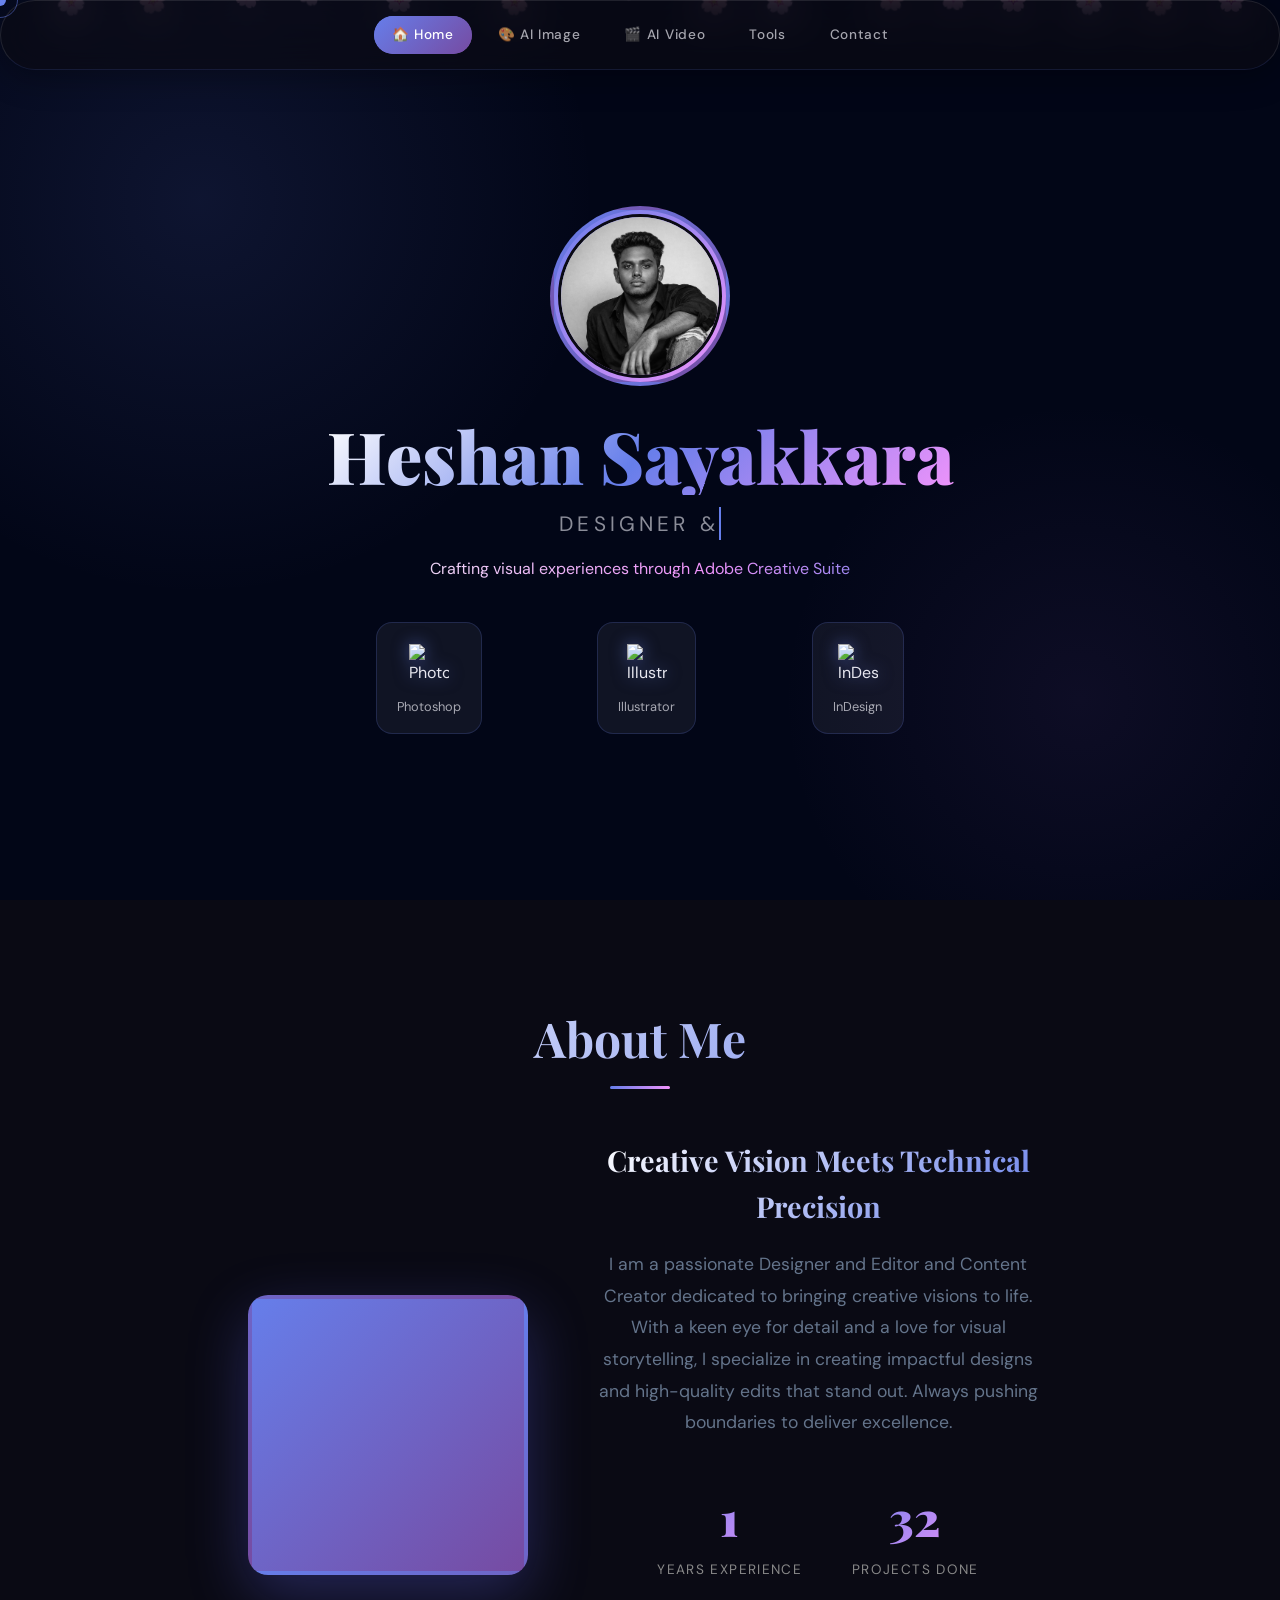
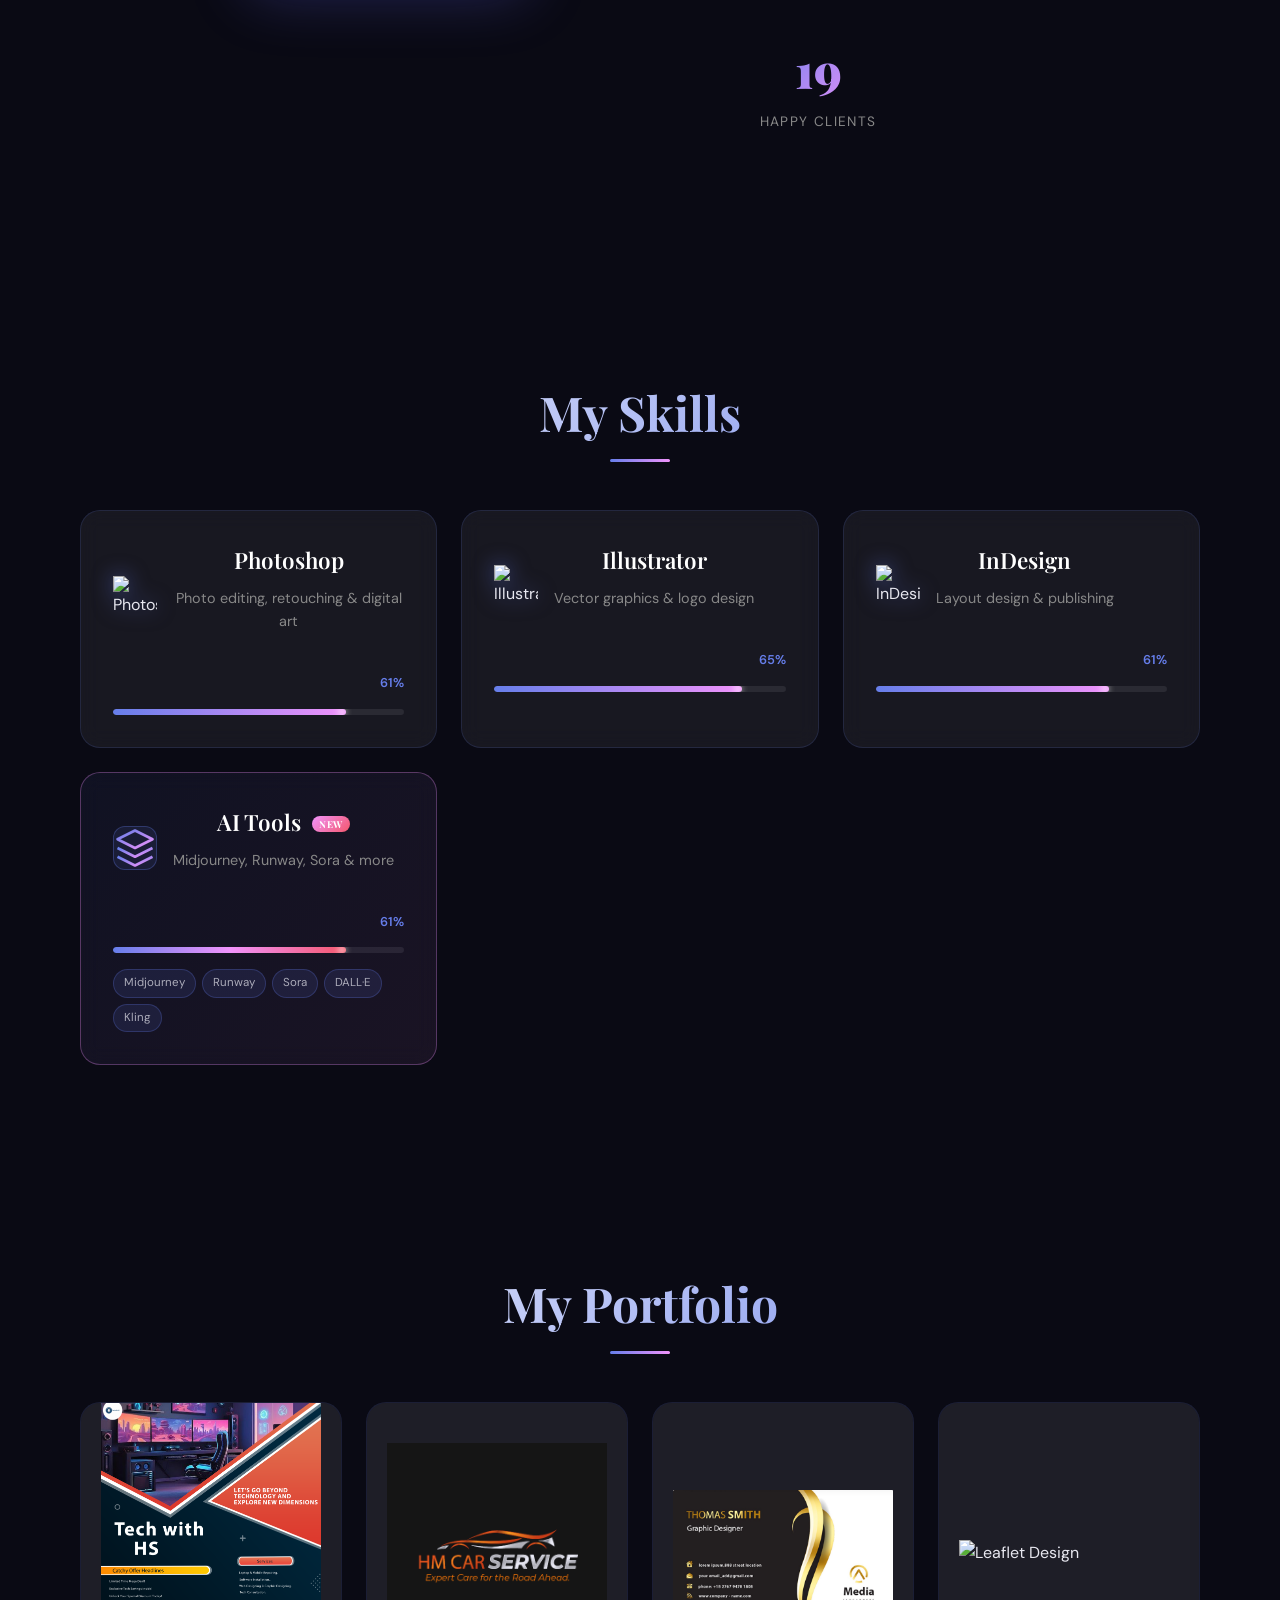
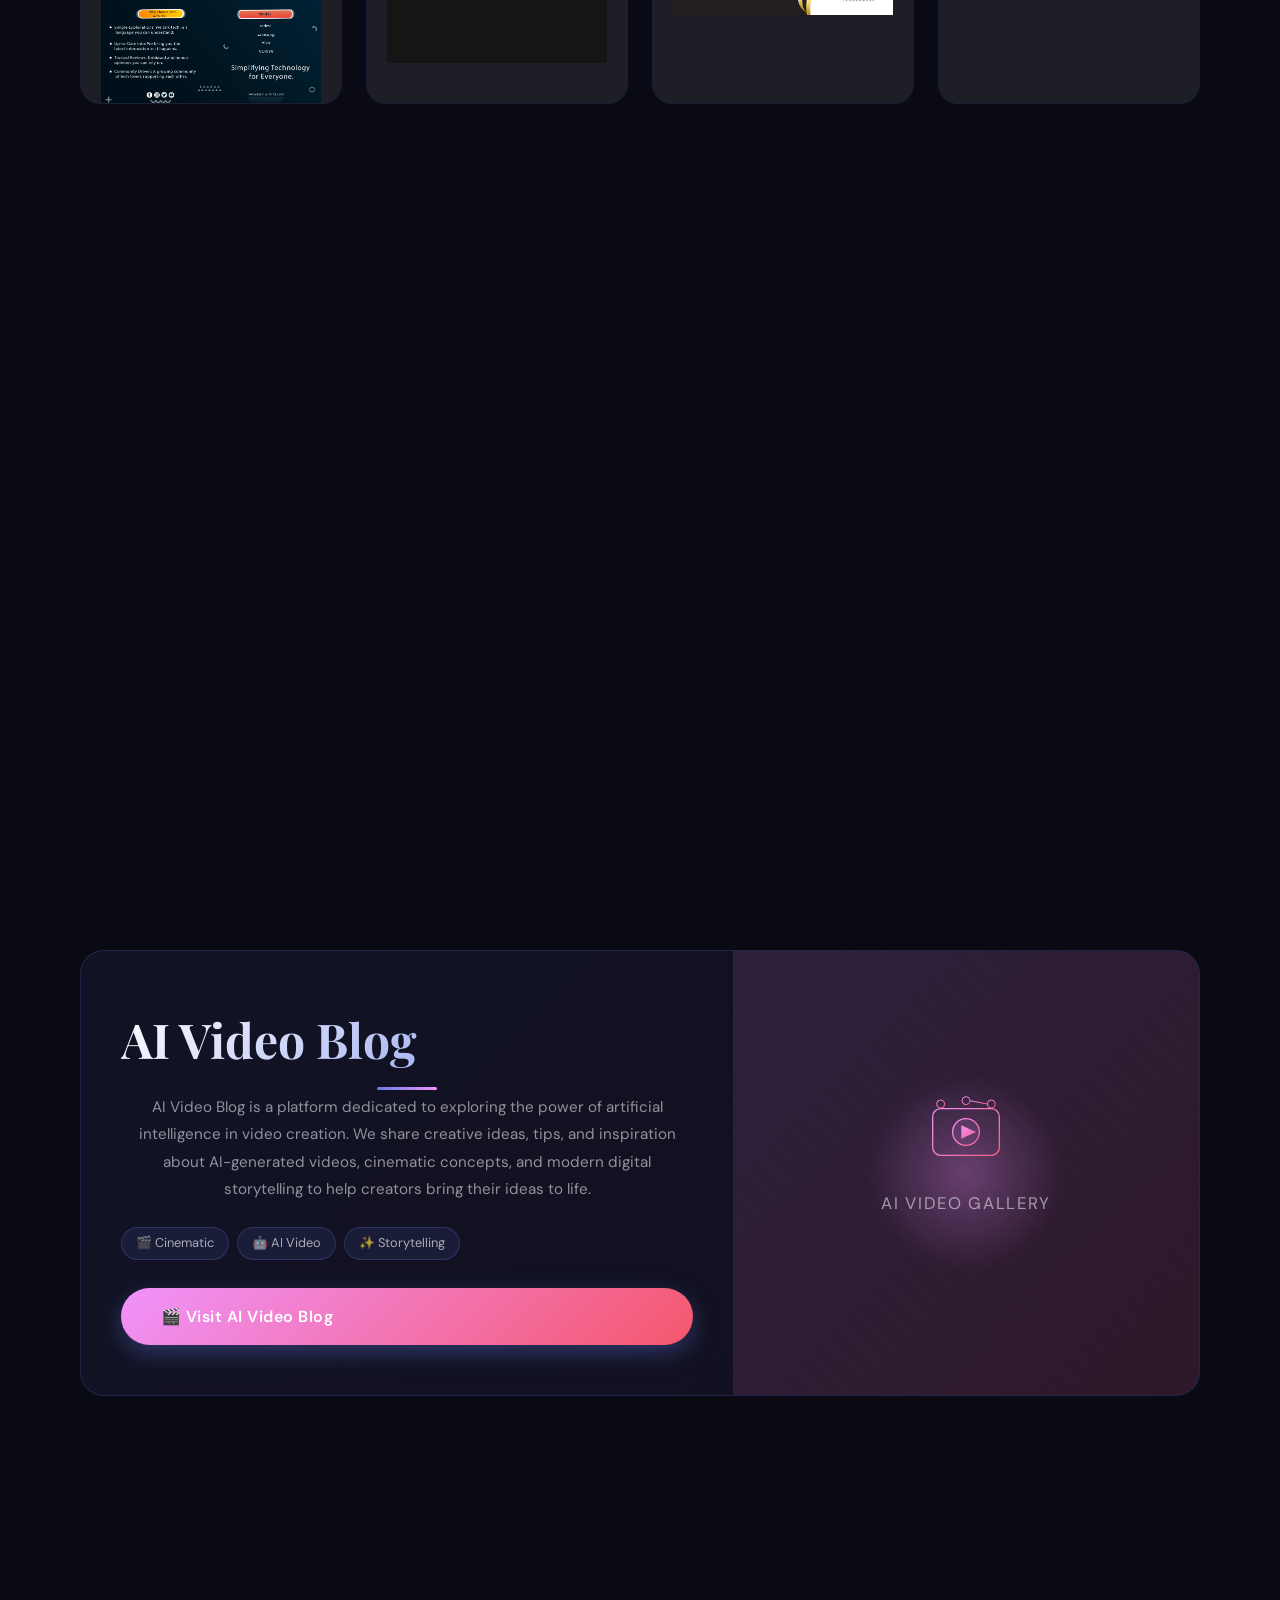
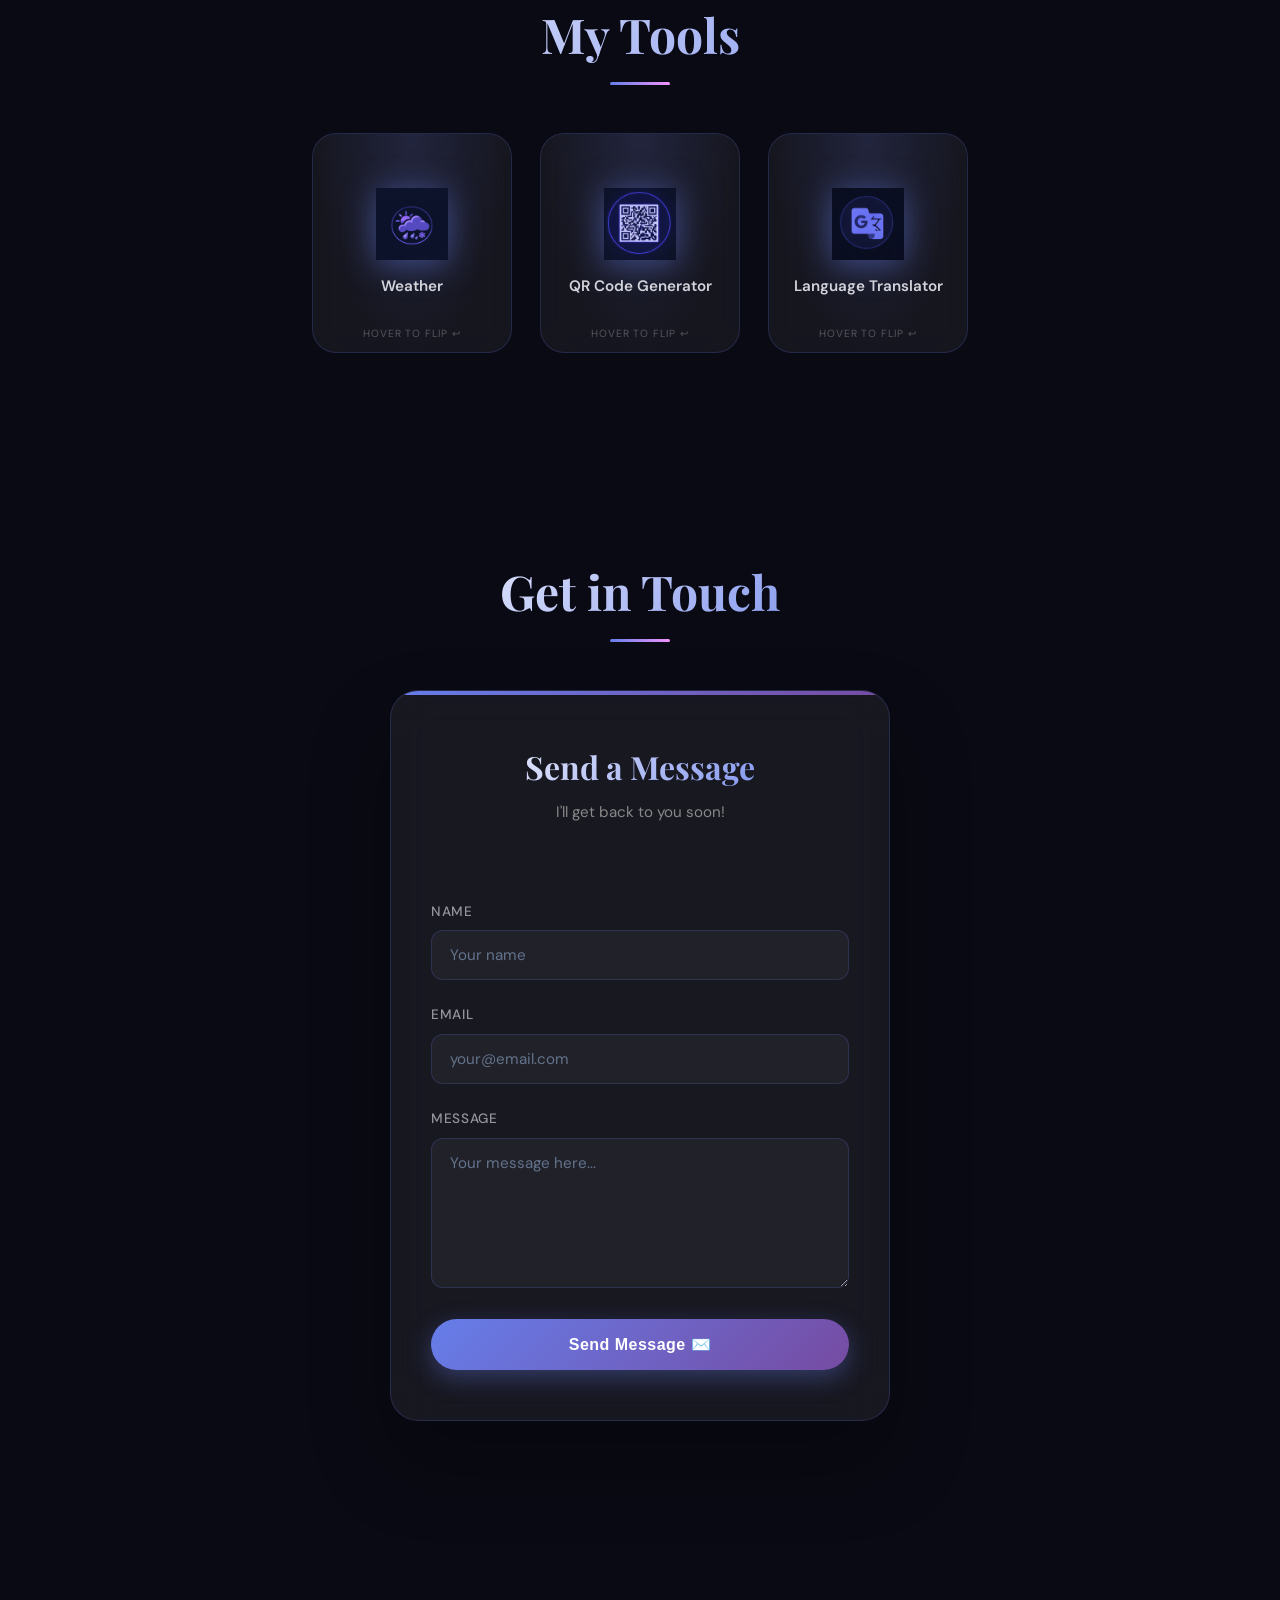
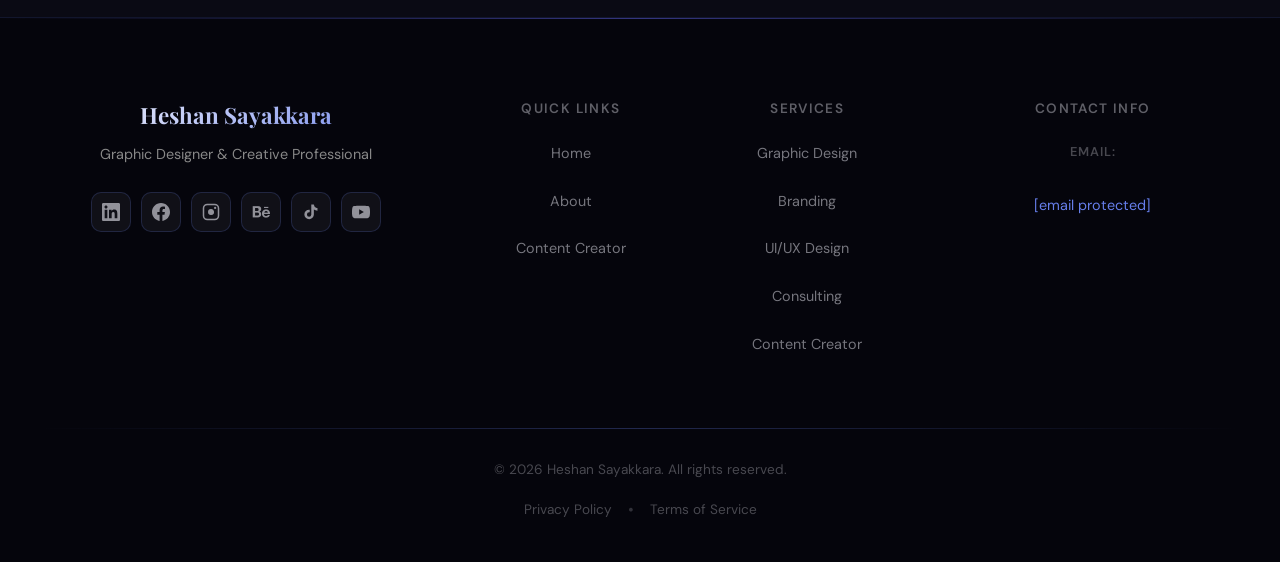
==== index.html @ 801b1b09 "Add files via upload" ====
<!DOCTYPE html>
<html lang="en">

<head>
  <meta charset="UTF-8">
  <meta name="viewport" content="width=device-width, initial-scale=1.0">
  <title>Heshan Sayakkara | Graphic Designer</title>
  <link href="https://fonts.googleapis.com/css2?family=Playfair+Display:wght@400;700;900&family=DM+Sans:wght@300;400;500;600&display=swap" rel="stylesheet">
  <link rel="stylesheet" href="styles.css">
  <link href="https://cdn.jsdelivr.net/npm/boxicons@2.0.5/css/boxicons.min.css" rel="stylesheet">
  <meta name="google-site-verification" content="qpKRE5ubXkfn9v2Bje27U_F9XRTKZduddY-T-dhquCg" />
  <meta name="description" content="Heshan Sayakkara - Graphic Designer & Creative Editor. Explore my portfolio, skills, and creative projects in graphic design, branding, and digital art." />
  <meta name="keywords" content="Heshan Sayakkara, Graphic Designer, Creative Editor, Portfolio, Branding, Digital Art, Adobe Photoshop, Illustrator, InDesign, Visual Design, Sri Lanka" />
  <meta name="author" content="Heshan Sayakkara" />
  <link rel="icon" href="—Pngtree—initial letter hs logo template_3584051.jpg" type="image/jpg"/>

  <style>
    /* ============================================
       GLOBAL RESET & VARIABLES
    ============================================ */
    :root {
      --primary: #667eea;
      --secondary: #764ba2;
      --accent: #f093fb;
      --gold: #ffd700;
      --dark: #0a0a14;
      --card-bg: rgba(255,255,255,0.03);
      --glass: rgba(255,255,255,0.06);
      --text: #e8e8f0;
      --muted: #888;
    }

    *, *::before, *::after { box-sizing: border-box; margin: 0; padding: 0; }

    html { scroll-behavior: smooth; }

    body {
      background: var(--dark);
      color: var(--text);
      font-family: 'DM Sans', sans-serif;
      overflow-x: hidden;
      cursor: none;
    }

    /* ============================================
       CUSTOM CURSOR
    ============================================ */
    .cursor {
      position: fixed;
      width: 12px; height: 12px;
      background: var(--primary);
      border-radius: 50%;
      pointer-events: none;
      z-index: 99999;
      transform: translate(-50%, -50%);
      transition: transform 0.1s, width 0.3s, height 0.3s, background 0.3s;
      mix-blend-mode: screen;
    }
    .cursor-follower {
      position: fixed;
      width: 36px; height: 36px;
      border: 1px solid rgba(102,126,234,0.5);
      border-radius: 50%;
      pointer-events: none;
      z-index: 99998;
      transform: translate(-50%, -50%);
      transition: transform 0.15s ease, width 0.3s, height 0.3s;
    }
    body:hover .cursor { opacity: 1; }

    /* ============================================
       ANIMATED BACKGROUND
    ============================================ */
    .bg-animation {
      position: fixed;
      inset: 0;
      z-index: 0;
      overflow: hidden;
      pointer-events: none;
    }
    .bg-animation::before {
      content: '';
      position: absolute;
      width: 800px; height: 800px;
      background: radial-gradient(circle, rgba(102,126,234,0.12) 0%, transparent 70%);
      top: -200px; left: -200px;
      animation: float1 20s ease-in-out infinite;
    }
    .bg-animation::after {
      content: '';
      position: absolute;
      width: 600px; height: 600px;
      background: radial-gradient(circle, rgba(118,75,162,0.10) 0%, transparent 70%);
      bottom: -100px; right: -100px;
      animation: float2 25s ease-in-out infinite;
    }
    @keyframes float1 {
      0%,100% { transform: translate(0,0) rotate(0deg); }
      33% { transform: translate(80px, 60px) rotate(120deg); }
      66% { transform: translate(-40px, 100px) rotate(240deg); }
    }
    @keyframes float2 {
      0%,100% { transform: translate(0,0) rotate(0deg); }
      33% { transform: translate(-60px, -80px) rotate(-120deg); }
      66% { transform: translate(40px, -40px) rotate(-240deg); }
    }

    /* ============================================
       FLOATING PARTICLES
    ============================================ */
    .particles {
      position: fixed;
      inset: 0;
      z-index: 0;
      pointer-events: none;
      overflow: hidden;
    }
    .particle {
      position: absolute;
      border-radius: 50%;
      animation: particleFloat linear infinite;
      opacity: 0;
    }
    @keyframes particleFloat {
      0% { transform: translateY(100vh) rotate(0deg); opacity: 0; }
      10% { opacity: 1; }
      90% { opacity: 1; }
      100% { transform: translateY(-100px) rotate(720deg); opacity: 0; }
    }

    /* ============================================
       SAKURA PETALS
    ============================================ */
    .sakura-petals {
      position: fixed;
      inset: 0;
      z-index: 1;
      pointer-events: none;
      overflow: hidden;
    }
    .petal {
      position: absolute;
      top: -20px;
      width: 12px; height: 12px;
      background: linear-gradient(135deg, #ffb7d5, #ff85b3);
      border-radius: 0 50% 0 50%;
      opacity: 0.7;
      animation: petalFall linear infinite;
      filter: blur(0.5px);
    }
    .petal:nth-child(1)  { left: 5%;  animation-duration: 8s;  animation-delay: 0s;   transform: rotate(30deg); }
    .petal:nth-child(2)  { left: 12%; animation-duration: 10s; animation-delay: 1.5s; transform: rotate(60deg); }
    .petal:nth-child(3)  { left: 20%; animation-duration: 7s;  animation-delay: 3s;   transform: rotate(90deg); }
    .petal:nth-child(4)  { left: 30%; animation-duration: 11s; animation-delay: 0.5s; }
    .petal:nth-child(5)  { left: 40%; animation-duration: 9s;  animation-delay: 2s;   transform: rotate(45deg); }
    .petal:nth-child(6)  { left: 50%; animation-duration: 8s;  animation-delay: 4s;   transform: rotate(120deg);}
    .petal:nth-child(7)  { left: 60%; animation-duration: 12s; animation-delay: 1s;   transform: rotate(15deg); }
    .petal:nth-child(8)  { left: 70%; animation-duration: 7s;  animation-delay: 3.5s; transform: rotate(75deg); }
    .petal:nth-child(9)  { left: 78%; animation-duration: 10s; animation-delay: 2.5s; }
    .petal:nth-child(10) { left: 85%; animation-duration: 9s;  animation-delay: 0.8s; transform: rotate(50deg); }
    .petal:nth-child(11) { left: 90%; animation-duration: 11s; animation-delay: 4.5s; transform: rotate(30deg); }
    .petal:nth-child(12) { left: 95%; animation-duration: 8s;  animation-delay: 1.2s; }
    .petal:nth-child(13) { left: 25%; animation-duration: 13s; animation-delay: 5s;   transform: rotate(100deg);}
    .petal:nth-child(14) { left: 55%; animation-duration: 6s;  animation-delay: 2.8s; transform: rotate(20deg); }
    .petal:nth-child(15) { left: 75%; animation-duration: 10s; animation-delay: 3.8s; transform: rotate(80deg); }
    @keyframes petalFall {
      0%   { transform: translateY(-20px) rotate(0deg) translateX(0); opacity: 0; }
      10%  { opacity: 0.7; }
      50%  { transform: translateY(50vh) rotate(180deg) translateX(40px); }
      90%  { opacity: 0.5; }
      100% { transform: translateY(110vh) rotate(360deg) translateX(-20px); opacity: 0; }
    }

    /* ============================================
       NAVIGATION
    ============================================ */
    nav {
      position: fixed;
      top: 0; left: 0; right: 0;
      z-index: 1000;
      padding: 0 40px;
      height: 70px;
      display: flex;
      align-items: center;
      justify-content: center;
      background: rgba(10,10,20,0.7);
      backdrop-filter: blur(20px);
      border-bottom: 1px solid rgba(102,126,234,0.15);
      animation: slideDown 0.8s ease both;
    }
    @keyframes slideDown {
      from { transform: translateY(-100%); opacity: 0; }
      to   { transform: translateY(0); opacity: 1; }
    }
    nav ul {
      list-style: none;
      display: flex;
      gap: 8px;
      flex-wrap: wrap;
      justify-content: center;
    }
    nav a {
      color: rgba(232,232,240,0.7);
      text-decoration: none;
      font-size: 0.85rem;
      font-weight: 500;
      letter-spacing: 0.05em;
      padding: 8px 18px;
      border-radius: 30px;
      transition: all 0.3s ease;
      position: relative;
      overflow: hidden;
    }
    nav a::before {
      content: '';
      position: absolute;
      inset: 0;
      background: linear-gradient(135deg, var(--primary), var(--secondary));
      border-radius: 30px;
      opacity: 0;
      transform: scale(0.8);
      transition: all 0.3s ease;
      z-index: -1;
    }
    nav a:hover, nav a.active {
      color: #fff;
    }
    nav a:hover::before, nav a.active::before {
      opacity: 1;
      transform: scale(1);
    }

    /* ============================================
       HERO SECTION
    ============================================ */
    .hero {
      min-height: 100vh;
      display: flex;
      align-items: center;
      justify-content: center;
      position: relative;
      z-index: 2;
      padding: 100px 20px 60px;
      text-align: center;
    }
    .hero-content {
      max-width: 800px;
    }

    /* Hero Image */
    .hero-image {
      width: 180px; height: 180px;
      border-radius: 50%;
      margin: 0 auto 30px;
      position: relative;
      animation: heroImageIn 1s ease 0.3s both;
    }
    @keyframes heroImageIn {
      from { transform: scale(0) rotate(-180deg); opacity: 0; }
      to   { transform: scale(1) rotate(0deg); opacity: 1; }
    }
    .hero-image::before {
      content: '';
      position: absolute;
      inset: -4px;
      background: linear-gradient(135deg, var(--primary), var(--accent), var(--secondary), var(--primary));
      background-size: 300% 300%;
      border-radius: 50%;
      z-index: -1;
      animation: gradientSpin 4s linear infinite;
    }
    @keyframes gradientSpin {
      0%   { background-position: 0% 50%; }
      50%  { background-position: 100% 50%; }
      100% { background-position: 0% 50%; }
    }
    .hero-image::after {
      content: '';
      position: absolute;
      inset: -12px;
      border: 1px solid rgba(102,126,234,0.3);
      border-radius: 50%;
      animation: pulse-ring 2s ease-in-out infinite;
    }
    @keyframes pulse-ring {
      0%,100% { transform: scale(1); opacity: 0.5; }
      50%      { transform: scale(1.08); opacity: 1; }
    }
    .hero-image img {
      width: 100%; height: 100%;
      object-fit: cover;
      object-position: center top;
      border-radius: 50%;
      border: 3px solid var(--dark);
    }

    /* Hero Text */
    .hero h1 {
      font-family: 'Playfair Display', serif;
      font-size: clamp(2.5rem, 6vw, 4.5rem);
      font-weight: 900;
      line-height: 1.1;
      margin-bottom: 12px;
      background: linear-gradient(135deg, #fff 0%, var(--primary) 50%, var(--accent) 100%);
      -webkit-background-clip: text;
      -webkit-text-fill-color: transparent;
      background-clip: text;
      animation: textReveal 1s ease 0.6s both;
    }
    .hero h2 {
      font-size: clamp(1rem, 2.5vw, 1.3rem);
      font-weight: 400;
      color: rgba(232,232,240,0.6);
      letter-spacing: 0.2em;
      text-transform: uppercase;
      margin-bottom: 16px;
      animation: textReveal 1s ease 0.8s both;
    }
    .hero p {
      font-size: 1rem;
      color: rgba(232,232,240,0.5);
      margin-bottom: 40px;
      animation: textReveal 1s ease 1s both;
    }
    @keyframes textReveal {
      from { transform: translateY(30px); opacity: 0; }
      to   { transform: translateY(0); opacity: 1; }
    }

    /* Typewriter Effect */
    .typewriter {
      display: inline-block;
      border-right: 2px solid var(--primary);
      animation: blink 0.8s step-end infinite;
    }
    @keyframes blink {
      0%,100% { border-color: var(--primary); }
      50%      { border-color: transparent; }
    }

    /* Hero Tool Cards */
    .hero .tools-grid {
      display: flex;
      justify-content: center;
      gap: 16px;
      flex-wrap: wrap;
      animation: textReveal 1s ease 1.2s both;
    }
    .hero .tool-card {
      background: var(--glass);
      border: 1px solid rgba(102,126,234,0.2);
      border-radius: 16px;
      padding: 16px 20px;
      display: flex;
      flex-direction: column;
      align-items: center;
      gap: 8px;
      cursor: pointer;
      transition: all 0.4s cubic-bezier(0.175, 0.885, 0.32, 1.275);
      backdrop-filter: blur(10px);
    }
    .hero .tool-card:hover {
      transform: translateY(-8px) scale(1.05);
      border-color: var(--primary);
      background: rgba(102,126,234,0.15);
      box-shadow: 0 20px 40px rgba(102,126,234,0.25);
    }
    .tool-icon img {
      width: 40px; height: 40px;
      filter: drop-shadow(0 0 8px rgba(102,126,234,0.5));
    }
    .hero .tool-card span {
      font-size: 0.8rem;
      color: rgba(232,232,240,0.7);
    }

    /* ============================================
       SECTION TITLES
    ============================================ */
    .section-title {
      font-family: 'Playfair Display', serif;
      font-size: clamp(2rem, 4vw, 3rem);
      font-weight: 700;
      text-align: center;
      margin-bottom: 60px;
      position: relative;
      background: linear-gradient(135deg, #fff 0%, var(--primary) 100%);
      -webkit-background-clip: text;
      -webkit-text-fill-color: transparent;
      background-clip: text;
    }
    .section-title::after {
      content: '';
      position: absolute;
      bottom: -12px;
      left: 50%;
      transform: translateX(-50%);
      width: 60px; height: 3px;
      background: linear-gradient(90deg, var(--primary), var(--accent));
      border-radius: 3px;
      animation: lineExpand 1s ease both;
    }
    @keyframes lineExpand {
      from { width: 0; opacity: 0; }
      to   { width: 60px; opacity: 1; }
    }

    /* ============================================
       SECTIONS GENERAL
    ============================================ */
    section {
      position: relative;
      z-index: 2;
      padding: 100px 40px;
      max-width: 1200px;
      margin: 0 auto;
    }

    /* ============================================
       ABOUT SECTION
    ============================================ */
    .about-content {
      display: grid;
      grid-template-columns: 1fr 1.5fr;
      gap: 60px;
      align-items: center;
    }
    .about-image {
      border-radius: 20px;
      overflow: hidden;
      position: relative;
      aspect-ratio: 4/5;
    }
    .about-image::before {
      content: '';
      position: absolute;
      inset: -2px;
      background: linear-gradient(135deg, var(--primary), var(--accent), var(--secondary));
      border-radius: 22px;
      z-index: -1;
      animation: gradientSpin 6s linear infinite;
    }
    .about-image video {
      width: 100%; height: 100%;
      object-fit: cover;
      border-radius: 18px;
    }
    .about-content h3 {
      font-family: 'Playfair Display', serif;
      font-size: 1.8rem;
      margin-bottom: 20px;
      background: linear-gradient(135deg, #fff, var(--primary));
      -webkit-background-clip: text;
      -webkit-text-fill-color: transparent;
      background-clip: text;
    }
    .about-content > p {
      color: rgba(232,232,240,0.7);
      line-height: 1.9;
      font-size: 1rem;
    }

    /* ============================================
       SKILLS SECTION
    ============================================ */
    .skills-grid {
      display: grid;
      grid-template-columns: repeat(auto-fit, minmax(280px, 1fr));
      gap: 24px;
    }
    .skill-card {
      background: var(--glass);
      border: 1px solid rgba(102,126,234,0.15);
      border-radius: 20px;
      padding: 32px;
      backdrop-filter: blur(10px);
      transition: all 0.4s ease;
      opacity: 0;
      transform: translateY(40px);
    }
    .skill-card.visible {
      opacity: 1;
      transform: translateY(0);
    }
    .skill-card:hover {
      border-color: var(--primary);
      transform: translateY(-6px);
      box-shadow: 0 25px 50px rgba(102,126,234,0.2);
    }
    .skill-card h3 {
      font-family: 'Playfair Display', serif;
      font-size: 1.4rem;
      margin-bottom: 8px;
      color: #fff;
    }
    .skill-card p {
      color: var(--muted);
      font-size: 0.9rem;
      margin-bottom: 20px;
    }
    .progress-bar {
      height: 6px;
      background: rgba(255,255,255,0.08);
      border-radius: 10px;
      overflow: hidden;
    }
    .progress-fill {
      height: 100%;
      background: linear-gradient(90deg, var(--primary), var(--accent));
      border-radius: 10px;
      width: 0;
      transition: width 1.5s cubic-bezier(0.22, 1, 0.36, 1) 0.3s;
      position: relative;
    }
    .progress-fill.animated {
      width: var(--progress);
    }
    .progress-fill::after {
      content: '';
      position: absolute;
      right: 0; top: 0;
      width: 8px; height: 100%;
      background: rgba(255,255,255,0.8);
      border-radius: 50%;
      filter: blur(3px);
    }

    /* ============================================
       PORTFOLIO SECTION
    ============================================ */
    .portfolio-grid {
      display: grid;
      grid-template-columns: repeat(auto-fit, minmax(260px, 1fr));
      gap: 24px;
    }
    .portfolio-item {
      border-radius: 20px;
      overflow: hidden;
      position: relative;
      cursor: pointer;
      opacity: 0;
      transform: scale(0.9);
      transition: opacity 0.6s ease, transform 0.6s ease;
      background: rgba(255,255,255,0.03);
      border: 1px solid rgba(102,126,234,0.12);
    }
    .portfolio-item.visible {
      opacity: 1;
      transform: scale(1);
    }
    .portfolio-image {
      width: 100%;
      overflow: hidden;
      display: flex;
      align-items: center;
      justify-content: center;
    }
    .portfolio-image img {
      width: 100%;
      height: auto;
      max-height: 420px;
      object-fit: contain;
      display: block;
      transition: transform 0.6s ease;
    }
    .portfolio-item:hover .portfolio-image img {
      transform: scale(1.1);
    }
    .portfolio-label {
      position: absolute;
      bottom: 0; left: 0; right: 0;
      background: linear-gradient(0deg, rgba(0,0,0,0.9) 0%, transparent 100%);
      color: #fff;
      padding: 40px 20px 20px;
      font-weight: 600;
      font-size: 1rem;
      transform: translateY(100%);
      transition: transform 0.4s ease;
    }
    .portfolio-item:hover .portfolio-label {
      transform: translateY(0);
    }
    .portfolio-item::before {
      content: '';
      position: absolute;
      inset: 0;
      background: linear-gradient(135deg, rgba(102,126,234,0.3), rgba(240,147,251,0.3));
      opacity: 0;
      transition: opacity 0.4s ease;
      z-index: 1;
    }
    .portfolio-item:hover::before { opacity: 1; }

    /* ============================================
       BLOG SECTIONS
    ============================================ */
    .blog-card {
      text-align: center;
      padding: 60px 40px;
      background: linear-gradient(135deg, rgba(102,126,234,0.08), rgba(118,75,162,0.08));
      border: 1px solid rgba(102,126,234,0.2);
      border-radius: 24px;
      transition: all 0.4s ease;
    }
    .blog-card:hover {
      transform: translateY(-4px);
      box-shadow: 0 30px 60px rgba(102,126,234,0.2);
      border-color: var(--primary);
    }
    .blog-card p {
      font-size: 1.05rem;
      color: rgba(232,232,240,0.6);
      max-width: 560px;
      margin: 0 auto 36px;
      line-height: 1.8;
    }
    .download-btn {
      display: inline-flex;
      align-items: center;
      gap: 10px;
      padding: 16px 40px;
      background: linear-gradient(135deg, var(--primary), var(--secondary));
      color: #fff;
      text-decoration: none;
      border-radius: 50px;
      font-weight: 600;
      font-size: 1rem;
      letter-spacing: 0.03em;
      transition: all 0.4s cubic-bezier(0.175, 0.885, 0.32, 1.275);
      box-shadow: 0 8px 25px rgba(102,126,234,0.35);
      position: relative;
      overflow: hidden;
    }
    .download-btn::before {
      content: '';
      position: absolute;
      top: 0; left: -100%;
      width: 100%; height: 100%;
      background: linear-gradient(90deg, transparent, rgba(255,255,255,0.2), transparent);
      transition: left 0.6s ease;
    }
    .download-btn:hover::before { left: 100%; }
    .download-btn:hover {
      transform: translateY(-3px) scale(1.03);
      box-shadow: 0 16px 40px rgba(102,126,234,0.5);
    }

    /* ============================================
       TOOLS SECTION — FLIP CARDS
    ============================================ */
    #tools { text-align: center; }

    #tools .tools-grid {
      display: flex;
      justify-content: center;
      gap: 28px;
      flex-wrap: wrap;
    }

    /* Flip card wrapper */
    .tool-flip {
      width: 200px;
      height: 220px;
      perspective: 1000px;
      cursor: pointer;
    }

    .tool-flip-inner {
      position: relative;
      width: 100%; height: 100%;
      transform-style: preserve-3d;
      transition: transform 0.7s cubic-bezier(0.4, 0.2, 0.2, 1);
    }

    .tool-flip:hover .tool-flip-inner {
      transform: rotateY(180deg);
    }

    /* Front & Back shared */
    .tool-face {
      position: absolute;
      inset: 0;
      border-radius: 24px;
      backface-visibility: hidden;
      -webkit-backface-visibility: hidden;
      display: flex;
      flex-direction: column;
      align-items: center;
      justify-content: center;
      gap: 14px;
      border: 1px solid rgba(102,126,234,0.2);
      backdrop-filter: blur(12px);
      overflow: hidden;
    }

    /* FRONT */
    .tool-front {
      background: rgba(255,255,255,0.05);
    }
    .tool-front::before {
      content: '';
      position: absolute;
      inset: 0;
      background: radial-gradient(ellipse at 50% 0%, rgba(102,126,234,0.15) 0%, transparent 70%);
      pointer-events: none;
    }
    .tool-img {
      width: 72px; height: 72px;
      object-fit: contain;
      filter: drop-shadow(0 4px 16px rgba(102,126,234,0.5));
      transition: transform 0.3s ease;
      position: relative;
      z-index: 1;
    }
    .tool-front h3 {
      font-size: 0.95rem;
      font-weight: 600;
      color: rgba(232,232,240,0.9);
      position: relative;
      z-index: 1;
      text-align: center;
      padding: 0 10px;
    }

    /* BACK */
    .tool-back {
      transform: rotateY(180deg);
      padding: 20px;
    }
    .tool-back.back-weather {
      background: linear-gradient(135deg, rgba(79,172,254,0.25), rgba(0,242,254,0.15));
      border-color: rgba(79,172,254,0.4);
    }
    .tool-back.back-qr {
      background: linear-gradient(135deg, rgba(102,126,234,0.25), rgba(118,75,162,0.2));
      border-color: rgba(102,126,234,0.4);
    }
    .tool-back.back-translate {
      background: linear-gradient(135deg, rgba(67,233,123,0.2), rgba(56,249,215,0.15));
      border-color: rgba(67,233,123,0.4);
    }

    /* Animated back content */
    .back-anim {
      position: absolute;
      inset: 0;
      pointer-events: none;
      overflow: hidden;
      border-radius: 24px;
    }
    /* Weather back — floating clouds/sun */
    .back-weather .back-anim::before {
      content: '☀️';
      position: absolute;
      font-size: 2rem;
      top: 16px; right: 16px;
      animation: spinSun 6s linear infinite;
    }
    @keyframes spinSun {
      from { transform: rotate(0deg); }
      to   { transform: rotate(360deg); }
    }
    .back-weather .back-anim::after {
      content: '';
      position: absolute;
      bottom: 0; left: 0; right: 0;
      height: 40px;
      background: linear-gradient(180deg, transparent, rgba(79,172,254,0.2));
    }

    /* QR back — scanning line */
    .qr-scan-line {
      position: absolute;
      left: 0; right: 0;
      height: 2px;
      background: linear-gradient(90deg, transparent, rgba(102,126,234,0.9), transparent);
      animation: scanMove 2s ease-in-out infinite;
      box-shadow: 0 0 10px rgba(102,126,234,0.8);
    }
    @keyframes scanMove {
      0%   { top: 10%; opacity: 0; }
      10%  { opacity: 1; }
      90%  { opacity: 1; }
      100% { top: 90%; opacity: 0; }
    }

    /* Translate back — floating letters */
    .translate-letters span {
      position: absolute;
      font-size: 1.1rem;
      opacity: 0;
      animation: letterFloat 3s ease-in-out infinite;
      color: rgba(67,233,123,0.8);
      font-weight: 700;
    }
    @keyframes letterFloat {
      0%   { transform: translateY(0) scale(0.8); opacity: 0; }
      30%  { opacity: 1; }
      70%  { opacity: 1; }
      100% { transform: translateY(-30px) scale(1.1); opacity: 0; }
    }

    .tool-back-title {
      font-family: 'Playfair Display', serif;
      font-size: 1rem;
      font-weight: 700;
      color: #fff;
      position: relative;
      z-index: 2;
      text-align: center;
      margin-bottom: 4px;
    }
    .tool-back-desc {
      font-size: 0.78rem;
      color: rgba(232,232,240,0.65);
      text-align: center;
      line-height: 1.5;
      position: relative;
      z-index: 2;
    }
    .tool-back-btn {
      position: relative;
      z-index: 2;
      background: rgba(255,255,255,0.12);
      border: 1px solid rgba(255,255,255,0.25);
      color: #fff;
      font-size: 0.75rem;
      font-weight: 600;
      padding: 6px 18px;
      border-radius: 20px;
      text-decoration: none;
      transition: all 0.3s ease;
      margin-top: 4px;
      letter-spacing: 0.04em;
    }
    .tool-back-btn:hover {
      background: rgba(255,255,255,0.25);
      transform: scale(1.05);
    }

    /* Corner glow dots on back */
    .back-dot {
      position: absolute;
      width: 6px; height: 6px;
      background: rgba(255,255,255,0.4);
      border-radius: 50%;
      animation: dotBlink 2s ease-in-out infinite;
    }
    .back-dot:nth-child(1) { top:14px; left:14px; animation-delay:0s; }
    .back-dot:nth-child(2) { top:14px; right:14px; animation-delay:0.5s; }
    .back-dot:nth-child(3) { bottom:14px; left:14px; animation-delay:1s; }
    .back-dot:nth-child(4) { bottom:14px; right:14px; animation-delay:1.5s; }
    @keyframes dotBlink {
      0%,100%{opacity:0.3;transform:scale(1)} 50%{opacity:1;transform:scale(1.5)}
    }

    /* Hover hint on front */
    .tool-hint {
      position: absolute;
      bottom: 10px;
      font-size: 0.65rem;
      color: rgba(232,232,240,0.3);
      letter-spacing: 0.08em;
      text-transform: uppercase;
      z-index: 1;
      transition: color 0.3s;
    }
    .tool-flip:hover .tool-hint { color: rgba(232,232,240,0.6); }

    /* ============================================
       CONTACT SECTION
    ============================================ */
    #contact {
      max-width: 700px;
    }
    .form-card {
      background: var(--glass);
      border: 1px solid rgba(102,126,234,0.2);
      border-radius: 28px;
      padding: 50px 40px;
      backdrop-filter: blur(20px);
      box-shadow: 0 40px 80px rgba(0,0,0,0.3);
    }
    .form-header h1 {
      font-family: 'Playfair Display', serif;
      font-size: 2rem;
      margin-bottom: 8px;
      background: linear-gradient(135deg, #fff, var(--primary));
      -webkit-background-clip: text;
      -webkit-text-fill-color: transparent;
      background-clip: text;
    }
    .form-header p {
      color: var(--muted);
      margin-bottom: 36px;
      font-size: 0.95rem;
    }
    .form-group {
      margin-bottom: 24px;
    }
    .form-group label {
      display: block;
      font-size: 0.85rem;
      font-weight: 500;
      letter-spacing: 0.05em;
      text-transform: uppercase;
      color: rgba(232,232,240,0.6);
      margin-bottom: 8px;
    }
    .input-wrapper input,
    .input-wrapper textarea {
      width: 100%;
      background: rgba(255,255,255,0.04);
      border: 1px solid rgba(102,126,234,0.2);
      border-radius: 12px;
      padding: 14px 18px;
      color: var(--text);
      font-family: 'DM Sans', sans-serif;
      font-size: 0.95rem;
      outline: none;
      transition: all 0.3s ease;
    }
    .input-wrapper textarea { height: 140px; resize: vertical; }
    .input-wrapper input:focus,
    .input-wrapper textarea:focus {
      border-color: var(--primary);
      background: rgba(102,126,234,0.08);
      box-shadow: 0 0 0 3px rgba(102,126,234,0.15);
    }
    .error-message {
      color: #ff6b6b;
      font-size: 0.8rem;
      margin-top: 6px;
      display: none;
    }
    .error-message.show { display: block; }
    .form-group.error input,
    .form-group.error textarea {
      border-color: #ff6b6b;
    }
    .alert {
      display: none;
      align-items: center;
      gap: 10px;
      padding: 14px 18px;
      border-radius: 12px;
      margin-bottom: 20px;
      font-size: 0.9rem;
    }
    .alert.show { display: flex; }
    .alert-success {
      background: rgba(16,185,129,0.15);
      border: 1px solid rgba(16,185,129,0.3);
      color: #10b981;
    }
    .alert-error {
      background: rgba(239,68,68,0.15);
      border: 1px solid rgba(239,68,68,0.3);
      color: #ef4444;
    }

    /* ============================================
       FOOTER
    ============================================ */
    footer.footer {
      position: relative;
      z-index: 2;
      background: rgba(5,5,12,0.9);
      border-top: 1px solid rgba(102,126,234,0.15);
      padding: 80px 40px 40px;
    }
    .footer-container { max-width: 1200px; margin: 0 auto; }
    .footer-content {
      display: grid;
      grid-template-columns: 2fr 1fr 1fr 1.5fr;
      gap: 40px;
      margin-bottom: 60px;
    }
    .footer-section h3 {
      font-family: 'Playfair Display', serif;
      font-size: 1.4rem;
      margin-bottom: 8px;
      background: linear-gradient(135deg, #fff, var(--primary));
      -webkit-background-clip: text;
      -webkit-text-fill-color: transparent;
      background-clip: text;
    }
    .footer-section h4 {
      font-size: 0.85rem;
      letter-spacing: 0.1em;
      text-transform: uppercase;
      color: rgba(232,232,240,0.4);
      margin-bottom: 20px;
    }
    .footer-section > p {
      color: var(--muted);
      font-size: 0.9rem;
      margin-bottom: 24px;
    }
    .footer-links {
      list-style: none;
      display: flex;
      flex-direction: column;
      gap: 10px;
    }
    .footer-links a {
      color: rgba(232,232,240,0.5);
      text-decoration: none;
      font-size: 0.9rem;
      transition: color 0.2s;
    }
    .footer-links a:hover { color: var(--primary); }
    .contact-info {
      color: rgba(232,232,240,0.5);
      font-size: 0.9rem;
      line-height: 1.8;
    }
    .contact-info .label {
      color: rgba(232,232,240,0.3);
      font-size: 0.8rem;
      text-transform: uppercase;
      letter-spacing: 0.08em;
    }
    .contact-info a {
      color: var(--primary);
      text-decoration: none;
    }

    /* Social Icons */
    .social-links {
      display: flex;
      gap: 10px;
      flex-wrap: wrap;
    }
    .social-icon {
      width: 40px; height: 40px;
      background: rgba(255,255,255,0.05);
      border: 1px solid rgba(102,126,234,0.2);
      border-radius: 10px;
      display: flex;
      align-items: center;
      justify-content: center;
      color: rgba(232,232,240,0.6);
      text-decoration: none;
      transition: all 0.3s ease;
      font-size: 1.2rem;
    }
    .social-icon svg { width: 18px; height: 18px; }
    .social-icon:hover {
      background: linear-gradient(135deg, var(--primary), var(--secondary));
      border-color: transparent;
      color: #fff;
      transform: translateY(-3px);
      box-shadow: 0 8px 20px rgba(102,126,234,0.4);
    }

    /* TikTok */
    .social-icon.tiktok:hover {
      background: linear-gradient(135deg, #010101, #69C9D0);
    }
    /* YouTube */
    .social-icon.youtube:hover {
      background: linear-gradient(135deg, #FF0000, #cc0000);
    }

    .footer-divider {
      height: 1px;
      background: linear-gradient(90deg, transparent, rgba(102,126,234,0.3), transparent);
      margin-bottom: 30px;
    }
    .footer-credit {
      display: flex;
      justify-content: space-between;
      align-items: center;
      flex-wrap: wrap;
      gap: 16px;
    }
    .footer-credit p {
      color: rgba(232,232,240,0.3);
      font-size: 0.85rem;
    }
    .footer-links-bottom {
      display: flex;
      gap: 16px;
      align-items: center;
    }
    .footer-links-bottom a {
      color: rgba(232,232,240,0.3);
      text-decoration: none;
      font-size: 0.85rem;
      transition: color 0.2s;
    }
    .footer-links-bottom a:hover { color: var(--primary); }
    .footer-links-bottom .divider { color: rgba(232,232,240,0.2); }

    /* ============================================
       SCROLL REVEAL ANIMATION
    ============================================ */
    .reveal {
      opacity: 0;
      transform: translateY(40px);
      transition: opacity 0.7s ease, transform 0.7s ease;
    }
    .reveal.visible {
      opacity: 1;
      transform: translateY(0);
    }

    /* ============================================
       GLITCH TEXT ANIMATION
    ============================================ */
    @keyframes glitch1 {
      0%,100% { clip-path: inset(0 0 95% 0); transform: translate(-3px, 0); }
      20% { clip-path: inset(15% 0 70% 0); transform: translate(3px, 0); }
      40% { clip-path: inset(60% 0 20% 0); transform: translate(-2px, 0); }
      60% { clip-path: inset(80% 0 5% 0); transform: translate(2px, 0); }
      80% { clip-path: inset(40% 0 50% 0); transform: translate(-1px, 0); }
    }
    @keyframes glitch2 {
      0%,100% { clip-path: inset(50% 0 30% 0); transform: translate(3px, 0); color: var(--accent); }
      30% { clip-path: inset(20% 0 65% 0); transform: translate(-3px, 0); }
      60% { clip-path: inset(75% 0 10% 0); transform: translate(2px, 0); }
    }

    /* ============================================
       SHIMMER ANIMATION
    ============================================ */
    @keyframes shimmer {
      0%   { background-position: -200% center; }
      100% { background-position: 200% center; }
    }
    .shimmer-text {
      background: linear-gradient(90deg, var(--text) 0%, var(--accent) 30%, var(--primary) 50%, var(--accent) 70%, var(--text) 100%);
      background-size: 200% auto;
      -webkit-background-clip: text;
      -webkit-text-fill-color: transparent;
      background-clip: text;
      animation: shimmer 4s linear infinite;
    }

    /* ============================================
       COUNTER ANIMATION
    ============================================ */
    .stats-row {
      display: flex;
      justify-content: center;
      gap: 50px;
      flex-wrap: wrap;
      margin: 40px 0;
    }
    .stat-item {
      text-align: center;
    }
    .stat-number {
      font-family: 'Playfair Display', serif;
      font-size: 3rem;
      font-weight: 900;
      background: linear-gradient(135deg, var(--primary), var(--accent));
      -webkit-background-clip: text;
      -webkit-text-fill-color: transparent;
      background-clip: text;
      display: block;
    }
    .stat-label {
      color: var(--muted);
      font-size: 0.85rem;
      text-transform: uppercase;
      letter-spacing: 0.1em;
    }

    /* ============================================
       SKILL ICON ROW & AI TOOLS CARD
    ============================================ */
    .skill-icon-row {
      display: flex; align-items: center; gap: 16px; margin-bottom: 20px;
    }
    .skill-soft-icon {
      width: 44px; height: 44px; flex-shrink: 0;
      filter: drop-shadow(0 0 10px rgba(102,126,234,0.5));
      transition: transform 0.3s ease;
    }
    .skill-card:hover .skill-soft-icon { transform: rotate(-8deg) scale(1.1); }
    .ai-skill-icon {
      width: 44px; height: 44px; flex-shrink: 0;
      display: flex; align-items: center; justify-content: center;
      background: rgba(102,126,234,0.1); border-radius: 12px;
      border: 1px solid rgba(102,126,234,0.3);
      animation: aiPulse 2.5s ease-in-out infinite;
    }
    @keyframes aiPulse {
      0%,100% { box-shadow: 0 0 0 0 rgba(102,126,234,0.4); }
      50%      { box-shadow: 0 0 0 8px rgba(102,126,234,0); }
    }
    .skill-bar-wrap { position: relative; }
    .skill-percent {
      font-size: 0.8rem; font-weight: 600; color: var(--primary);
      text-align: right; margin-bottom: 6px; transition: all 0.3s ease;
    }
    .progress-ai {
      background: linear-gradient(90deg, #667eea, #f093fb, #f5576c) !important;
    }
    .new-badge {
      background: linear-gradient(135deg,#f093fb,#f5576c);
      color:#fff; font-size:0.6rem; font-weight:700;
      padding:2px 7px; border-radius:20px; vertical-align:middle;
      letter-spacing:0.05em; margin-left:6px;
    }
    .ai-tags { display:flex; flex-wrap:wrap; gap:6px; margin-top:16px; }
    .ai-tags span {
      background: rgba(102,126,234,0.12);
      border: 1px solid rgba(102,126,234,0.25);
      color: rgba(232,232,240,0.7); font-size:0.72rem;
      padding:4px 10px; border-radius:20px; transition: all 0.3s ease;
    }
    .ai-tags span:hover {
      background: rgba(102,126,234,0.25); color:#fff; transform:translateY(-2px);
    }
    .skill-ai {
      border-color: rgba(240,147,251,0.3) !important;
      background: linear-gradient(135deg,rgba(102,126,234,0.07),rgba(240,147,251,0.07)) !important;
      position: relative; overflow: hidden;
    }
    .skill-ai::before {
      content:''; position:absolute; top:-50%; left:-50%;
      width:200%; height:200%;
      background: conic-gradient(from 0deg,transparent,rgba(240,147,251,0.05),transparent,rgba(102,126,234,0.05),transparent);
      animation: spinGlow 8s linear infinite; pointer-events:none;
    }
    @keyframes spinGlow { from{transform:rotate(0deg)} to{transform:rotate(360deg)} }

    /* ============================================
       BLOG WITH IMAGE LAYOUT
    ============================================ */
    .blog-card-image { padding: 0; overflow: hidden; }
    .blog-layout {
      display: grid; grid-template-columns: 1fr 1.4fr; min-height: 360px;
    }
    .blog-card-reverse .blog-layout { grid-template-columns: 1.4fr 1fr; }
    .blog-preview-img { position:relative; overflow:hidden; }
    .blog-img-inner {
      width:100%; height:100%; min-height:300px;
      display:flex; align-items:center; justify-content:center;
    }
    .blog-img-placeholder {
      width:100%; height:100%;
      display:flex; flex-direction:column; align-items:center; justify-content:center;
      gap:16px; position:relative; overflow:hidden;
    }
    .img-ai { background: linear-gradient(135deg,rgba(102,126,234,0.15),rgba(118,75,162,0.15)); }
    .img-video { background: linear-gradient(135deg,rgba(240,147,251,0.12),rgba(245,87,108,0.12)); }
    .img-glow {
      position:absolute; width:200px; height:200px;
      background:radial-gradient(circle,rgba(102,126,234,0.3) 0%,transparent 70%);
      border-radius:50%; animation: glowPulse 3s ease-in-out infinite; pointer-events:none;
    }
    .img-glow-pink { background:radial-gradient(circle,rgba(240,147,251,0.3) 0%,transparent 70%); }
    @keyframes glowPulse {
      0%,100%{transform:scale(1);opacity:0.8} 50%{transform:scale(1.3);opacity:0.4}
    }
    .blog-preview-label {
      font-size:0.8rem; color:rgba(232,232,240,0.4);
      letter-spacing:0.1em; text-transform:uppercase; position:relative;
    }
    .blog-img-placeholder::after {
      content:''; position:absolute; inset:0;
      background: repeating-linear-gradient(45deg,transparent,transparent 20px,rgba(102,126,234,0.03) 20px,rgba(102,126,234,0.03) 21px);
      pointer-events:none;
    }
    .blog-text {
      padding:50px 40px; display:flex; flex-direction:column; justify-content:center;
    }
    .blog-text p {
      color:rgba(232,232,240,0.6); line-height:1.8; font-size:0.95rem; margin-bottom:24px;
    }
    .blog-meta-tags { display:flex; flex-wrap:wrap; gap:8px; margin-bottom:28px; }
    .blog-meta-tags span {
      background:rgba(102,126,234,0.1); border:1px solid rgba(102,126,234,0.25);
      color:rgba(232,232,240,0.7); font-size:0.8rem; padding:5px 14px; border-radius:20px;
    }

    /* ============================================
       RESPONSIVE
    ============================================ */
    @media (max-width: 900px) {
      .about-content { grid-template-columns: 1fr; }
      .about-image { aspect-ratio: 16/9; max-height: 300px; }
      .footer-content { grid-template-columns: 1fr 1fr; }
      .blog-layout, .blog-card-reverse .blog-layout { grid-template-columns: 1fr; }
      .blog-preview-img { min-height: 220px; }
      .blog-card-reverse .blog-preview-img { order: -1; }
      .blog-text { padding: 30px 24px; }
    }
    @media (max-width: 600px) {
      section { padding: 80px 20px; }
      nav { padding: 0 16px; }
      .footer-content { grid-template-columns: 1fr; }
      .footer-credit { flex-direction: column; text-align: center; }
    }
  </style>
</head>

<body>
  <!-- Custom Cursor -->
  <div class="cursor" id="cursor"></div>
  <div class="cursor-follower" id="cursorFollower"></div>

  <div class="bg-animation"></div>

  <!-- Particles -->
  <div class="particles" id="particles"></div>

  <!-- Sakura Petals -->
  <div class="sakura-petals">
    <div class="petal"></div><div class="petal"></div><div class="petal"></div>
    <div class="petal"></div><div class="petal"></div><div class="petal"></div>
    <div class="petal"></div><div class="petal"></div><div class="petal"></div>
    <div class="petal"></div><div class="petal"></div><div class="petal"></div>
    <div class="petal"></div><div class="petal"></div><div class="petal"></div>
  </div>

  <!-- Navigation -->
  <nav>
    <ul>
      <li><a href="#home" class="active">🏠 Home</a></li>
    
    
      <li><a href="#blog">🎨 AI Image</a></li>
      <li><a href="#aiblog">🎬 AI Video</a></li>
      <li><a href="#tools">Tools</a></li>
      <li><a href="#contact">Contact</a></li>
    </ul>
  </nav>

  <!-- HERO -->
  <section id="home" class="hero">
    <div class="hero-content">
      <div class="hero-image">
        <img src="h 123.jpeg" alt="Heshan Sayakkara">
      </div>
      <h1>Heshan Sayakkara</h1>
      <h2><span class="typewriter" id="typewriter"></span></h2>
      <p class="shimmer-text">Crafting visual experiences through Adobe Creative Suite</p>
      <div class="tools-grid">
        <div class="tool-card">
          <div class="tool-icon">
            <img src="https://upload.wikimedia.org/wikipedia/commons/a/af/Adobe_Photoshop_CC_icon.svg" alt="Photoshop">
          </div>
          <span>Photoshop</span>
        </div>
        <div class="tool-card">
          <div class="tool-icon">
            <img src="https://upload.wikimedia.org/wikipedia/commons/f/fb/Adobe_Illustrator_CC_icon.svg" alt="Illustrator">
          </div>
          <span>Illustrator</span>
        </div>
        <div class="tool-card">
          <div class="tool-icon">
            <img src="https://upload.wikimedia.org/wikipedia/commons/4/48/Adobe_InDesign_CC_icon.svg" alt="InDesign">
          </div>
          <span>InDesign</span>
        </div>
      </div>
    </div>
  </section>

  <!-- ABOUT -->
  <section id="about">
    <h2 class="section-title reveal">About Me</h2>
    <div class="about-content reveal">
      <div class="about-image">
        <video autoplay loop muted playsinline>
          <source src="dreamina-2026-02-07-1039-this man using laptop Full attention.mp4" type="video/mp4"/>
        </video>
      </div>
      <div>
        <h3>Creative Vision Meets Technical Precision</h3>
        <p>I am a passionate Designer and Editor and Content Creator dedicated to bringing creative visions to life. With a keen eye for detail and a love for visual storytelling, I specialize in creating impactful designs and high-quality edits that stand out. Always pushing boundaries to deliver excellence.</p>
        <div class="stats-row">
          <div class="stat-item">
            <span class="stat-number" data-target="3">0</span>
            <span class="stat-label">Years Experience</span>
          </div>
          <div class="stat-item">
            <span class="stat-number" data-target="50">0</span>
            <span class="stat-label">Projects Done</span>
          </div>
          <div class="stat-item">
            <span class="stat-number" data-target="30">0</span>
            <span class="stat-label">Happy Clients</span>
          </div>
        </div>
      </div>
    </div>
  </section>

  <!-- SKILLS -->
  <section id="skills">
    <h2 class="section-title reveal">My Skills</h2>
    <div class="skills-grid">

      <div class="skill-card">
        <div class="skill-icon-row">
          <img src="https://upload.wikimedia.org/wikipedia/commons/a/af/Adobe_Photoshop_CC_icon.svg" alt="Photoshop" class="skill-soft-icon">
          <div>
            <h3>Photoshop</h3>
            <p>Photo editing, retouching & digital art</p>
          </div>
        </div>
        <div class="skill-bar-wrap">
          <div class="skill-percent" data-val="80">0%</div>
          <div class="progress-bar">
            <div class="progress-fill" style="--progress: 80%"></div>
          </div>
        </div>
      </div>

      <div class="skill-card">
        <div class="skill-icon-row">
          <img src="https://upload.wikimedia.org/wikipedia/commons/f/fb/Adobe_Illustrator_CC_icon.svg" alt="Illustrator" class="skill-soft-icon">
          <div>
            <h3>Illustrator</h3>
            <p>Vector graphics & logo design</p>
          </div>
        </div>
        <div class="skill-bar-wrap">
          <div class="skill-percent" data-val="85">0%</div>
          <div class="progress-bar">
            <div class="progress-fill" style="--progress: 85%"></div>
          </div>
        </div>
      </div>

      <div class="skill-card">
        <div class="skill-icon-row">
          <img src="https://upload.wikimedia.org/wikipedia/commons/4/48/Adobe_InDesign_CC_icon.svg" alt="InDesign" class="skill-soft-icon">
          <div>
            <h3>InDesign</h3>
            <p>Layout design & publishing</p>
          </div>
        </div>
        <div class="skill-bar-wrap">
          <div class="skill-percent" data-val="80">0%</div>
          <div class="progress-bar">
            <div class="progress-fill" style="--progress: 80%"></div>
          </div>
        </div>
      </div>

      <div class="skill-card skill-ai">
        <div class="skill-icon-row">
          <div class="ai-skill-icon">
            <svg viewBox="0 0 24 24" fill="none" xmlns="http://www.w3.org/2000/svg" width="42" height="42">
              <defs>
                <linearGradient id="aiGrad" x1="0%" y1="0%" x2="100%" y2="100%">
                  <stop offset="0%" style="stop-color:#667eea"/>
                  <stop offset="100%" style="stop-color:#f093fb"/>
                </linearGradient>
              </defs>
              <path d="M12 2L2 7l10 5 10-5-10-5z" stroke="url(#aiGrad)" stroke-width="1.5" stroke-linejoin="round" fill="none"/>
              <path d="M2 17l10 5 10-5" stroke="url(#aiGrad)" stroke-width="1.5" stroke-linejoin="round" fill="none"/>
              <path d="M2 12l10 5 10-5" stroke="url(#aiGrad)" stroke-width="1.5" stroke-linejoin="round" fill="none"/>
            </svg>
          </div>
          <div>
            <h3>AI Tools <span class="new-badge">NEW</span></h3>
            <p>Midjourney, Runway, Sora & more</p>
          </div>
        </div>
        <div class="skill-bar-wrap">
          <div class="skill-percent" data-val="80">0%</div>
          <div class="progress-bar">
            <div class="progress-fill progress-ai" style="--progress: 80%"></div>
          </div>
        </div>
        <div class="ai-tags">
          <span>Midjourney</span><span>Runway</span><span>Sora</span><span>DALL·E</span><span>Kling</span>
        </div>
      </div>

    </div>
  </section>

  <!-- PORTFOLIO -->
  <section id="portfolio">
    <h2 class="section-title reveal">My Portfolio</h2>
    <div class="portfolio-grid">
      <div class="portfolio-item">
        <div class="portfolio-image"><img src="l i d 4-Recovered 5.png" alt="Poster Design"></div>
        <div class="portfolio-label">Poster Design</div>
      </div>
      <div class="portfolio-item">
        <div class="portfolio-image"><img src="LOGO 8.png" alt="Logo Design"></div>
        <div class="portfolio-label">Logo Design</div>
      </div>
      <div class="portfolio-item">
        <div class="portfolio-image"><img src="1colorful-business-card-.jpg" alt="Business Card"></div>
        <div class="portfolio-label">Business Card</div>
      </div>
      <div class="portfolio-item">
        <div class="portfolio-image"><img src="li 3.png" alt="Leaflet Design"></div>
        <div class="portfolio-label">Leaflet Design</div>
      </div>
    </div>
  </section>

  <!-- AI IMAGE BLOG -->
  <section id="blog" style="max-width:1200px">
    <div class="blog-card reveal blog-card-image">
      <div class="blog-layout">
        <div class="blog-preview-img">
          <div class="blog-img-inner">
            <div class="blog-img-placeholder img-ai">
              <div class="img-glow"></div>
              <svg viewBox="0 0 120 120" fill="none" xmlns="http://www.w3.org/2000/svg" width="80" height="80">
                <defs>
                  <linearGradient id="imgGrad1" x1="0%" y1="0%" x2="100%" y2="100%">
                    <stop offset="0%" style="stop-color:#667eea"/>
                    <stop offset="100%" style="stop-color:#f093fb"/>
                  </linearGradient>
                </defs>
                <rect x="10" y="10" width="100" height="100" rx="20" stroke="url(#imgGrad1)" stroke-width="2" fill="none"/>
                <circle cx="40" cy="42" r="12" stroke="url(#imgGrad1)" stroke-width="2" fill="none"/>
                <path d="M10 85 L35 60 L55 78 L75 52 L110 85" stroke="url(#imgGrad1)" stroke-width="2" fill="none" stroke-linecap="round"/>
                <path d="M75 30 L85 48 L65 48 Z" fill="url(#imgGrad1)" opacity="0.6"/>
                <circle cx="90" cy="35" r="4" fill="url(#imgGrad1)" opacity="0.8"/>
              </svg>
              <p class="blog-preview-label">AI Image Gallery</p>
            </div>
          </div>
        </div>
        <div class="blog-text">
          <h2 class="section-title" style="text-align:left;margin-bottom:16px">AI Image Blog</h2>
          <p>AI Image Blog is a website dedicated to exploring the world of AI-generated images. We share creative ideas, prompts, and inspiration to help creators, designers, and AI enthusiasts discover new ways to create stunning visuals using artificial intelligence.</p>
          <div class="blog-meta-tags">
            <span>🎨 Prompts</span><span>✨ Inspiration</span><span>🖼️ Gallery</span>
          </div>
          <a href="AIImageBlog/" class="download-btn">
            🎨 Visit AI Image Blog
          </a>
        </div>
      </div>
    </div>
  </section>

  <!-- AI VIDEO BLOG -->
  <section id="aiblog" style="max-width:1200px">
    <div class="blog-card reveal blog-card-image blog-card-reverse">
      <div class="blog-layout">
        <div class="blog-text">
          <h2 class="section-title" style="text-align:left;margin-bottom:16px">AI Video Blog</h2>
          <p>AI Video Blog is a platform dedicated to exploring the power of artificial intelligence in video creation. We share creative ideas, tips, and inspiration about AI-generated videos, cinematic concepts, and modern digital storytelling to help creators bring their ideas to life.</p>
          <div class="blog-meta-tags">
            <span>🎬 Cinematic</span><span>🤖 AI Video</span><span>✨ Storytelling</span>
          </div>
          <a href="AIVideoBlog/" class="download-btn" style="background:linear-gradient(135deg,#f093fb,#f5576c)">
            🎬 Visit AI Video Blog
          </a>
        </div>
        <div class="blog-preview-img">
          <div class="blog-img-inner">
            <div class="blog-img-placeholder img-video">
              <div class="img-glow img-glow-pink"></div>
              <svg viewBox="0 0 120 120" fill="none" xmlns="http://www.w3.org/2000/svg" width="80" height="80">
                <defs>
                  <linearGradient id="vidGrad" x1="0%" y1="0%" x2="100%" y2="100%">
                    <stop offset="0%" style="stop-color:#f093fb"/>
                    <stop offset="100%" style="stop-color:#f5576c"/>
                  </linearGradient>
                </defs>
                <rect x="10" y="25" width="100" height="70" rx="12" stroke="url(#vidGrad)" stroke-width="2" fill="none"/>
                <circle cx="60" cy="60" r="20" stroke="url(#vidGrad)" stroke-width="2" fill="rgba(240,147,251,0.1)"/>
                <path d="M53 50 L53 70 L75 60 Z" fill="url(#vidGrad)"/>
                <circle cx="22" cy="18" r="6" stroke="url(#vidGrad)" stroke-width="1.5" fill="none"/>
                <circle cx="60" cy="13" r="6" stroke="url(#vidGrad)" stroke-width="1.5" fill="none"/>
                <circle cx="98" cy="18" r="6" stroke="url(#vidGrad)" stroke-width="1.5" fill="none"/>
                <line x1="28" y1="18" x2="54" y2="18" stroke="url(#vidGrad)" stroke-width="1.5"/>
                <line x1="66" y1="13" x2="92" y2="18" stroke="url(#vidGrad)" stroke-width="1.5"/>
              </svg>
              <p class="blog-preview-label">AI Video Gallery</p>
            </div>
          </div>
        </div>
      </div>
    </div>
  </section>

  <!-- TOOLS -->
  <section id="tools">
    <h2 class="section-title reveal">My Tools</h2>
    <div class="tools-grid">

      <!-- WEATHER -->
      <div class="tool-flip reveal">
        <div class="tool-flip-inner">
          <!-- Front -->
          <div class="tool-face tool-front">
            <img src="Weather.png 2.png" alt="Weather tool" class="tool-img">
            <h3>Weather</h3>
            <span class="tool-hint">hover to flip ↩</span>
          </div>
          <!-- Back -->
          <a href="weather/" class="tool-face tool-back back-weather">
            <div class="back-anim"></div>
            <div class="back-dot"></div><div class="back-dot"></div>
            <div class="back-dot"></div><div class="back-dot"></div>
            <div class="tool-back-title">🌤️ Weather</div>
            <div class="tool-back-desc">Check live weather<br>forecasts & conditions</div>
            <span class="tool-back-btn">Open Tool →</span>
          </a>
        </div>
      </div>

      <!-- QR CODE -->
      <div class="tool-flip reveal">
        <div class="tool-flip-inner">
          <!-- Front -->
          <div class="tool-face tool-front">
            <img src="QR .png" alt="QR Code Generator" class="tool-img">
            <h3>QR Code Generator</h3>
            <span class="tool-hint">hover to flip ↩</span>
          </div>
          <!-- Back -->
          <a href="qr/index .html" target="_blank" rel="noopener" class="tool-face tool-back back-qr">
            <div class="back-anim">
              <div class="qr-scan-line"></div>
            </div>
            <div class="back-dot"></div><div class="back-dot"></div>
            <div class="back-dot"></div><div class="back-dot"></div>
            <div class="tool-back-title">⬛ QR Generator</div>
            <div class="tool-back-desc">Generate custom QR codes<br>for any URL or text</div>
            <span class="tool-back-btn">Open Tool →</span>
          </a>
        </div>
      </div>

      <!-- TRANSLATOR -->
      <div class="tool-flip reveal">
        <div class="tool-flip-inner">
          <!-- Front -->
          <div class="tool-face tool-front">
            <img src="GOOGLE TARNSLATE.png" alt="Language Translator" class="tool-img">
            <h3>Language Translator</h3>
            <span class="tool-hint">hover to flip ↩</span>
          </div>
          <!-- Back -->
          <a href="tansletar/index.html" target="_blank" rel="noopener" class="tool-face tool-back back-translate">
            <div class="back-anim">
              <div class="translate-letters">
                <span style="left:12px;top:20px;animation-delay:0s">A</span>
                <span style="left:50px;top:30px;animation-delay:0.6s">あ</span>
                <span style="right:20px;top:18px;animation-delay:1.2s">中</span>
                <span style="left:30px;bottom:30px;animation-delay:1.8s">ك</span>
                <span style="right:14px;bottom:25px;animation-delay:2.4s">ñ</span>
              </div>
            </div>
            <div class="back-dot"></div><div class="back-dot"></div>
            <div class="back-dot"></div><div class="back-dot"></div>
            <div class="tool-back-title">🌐 Translator</div>
            <div class="tool-back-desc">Translate text between<br>100+ languages instantly</div>
            <span class="tool-back-btn">Open Tool →</span>
          </a>
        </div>
      </div>

    </div>
  </section>

  <!-- CONTACT -->
  <section id="contact" style="max-width:700px">
    <h2 class="section-title reveal">Get in Touch</h2>
    <div class="form-card reveal">
      <div class="form-header">
        <h1>Send a Message</h1>
        <p>I'll get back to you soon!</p>
      </div>

      <div id="alertSuccess" class="alert alert-success">
        <span class="alert-icon">✓</span>
        <span>Message sent successfully! I'll get back to you soon.</span>
      </div>
      <div id="alertError" class="alert alert-error">
        <span class="alert-icon">✕</span>
        <span id="errorText">Something went wrong. Please try again.</span>
      </div>

      <form id="contactForm">
        <div class="form-group">
          <label for="name">Name</label>
          <div class="input-wrapper">
            <input type="text" id="name" name="name" placeholder="Your name" required>
          </div>
          <div class="error-message" id="nameError">Please enter your name</div>
        </div>
        <div class="form-group">
          <label for="email">Email</label>
          <div class="input-wrapper">
            <input type="email" id="email" name="email" placeholder="your@email.com" required>
          </div>
          <div class="error-message" id="emailError">Please enter a valid email</div>
        </div>
        <div class="form-group">
          <label for="message">Message</label>
          <div class="input-wrapper">
            <textarea id="message" name="message" placeholder="Your message here..." required></textarea>
          </div>
          <div class="error-message" id="messageError">Please enter your message</div>
        </div>
        <button type="submit" id="submitBtn" class="download-btn" style="width:100%;justify-content:center;border:none;cursor:pointer;">
          <span id="btnText">Send Message ✉️</span>
        </button>
      </form>
    </div>
  </section>

  <!-- FOOTER -->
  <footer class="footer">
    <div class="footer-container">
      <div class="footer-content">
        <div class="footer-section">
          <h3>Heshan Sayakkara</h3>
          <p>Graphic Designer & Creative Professional</p>
          <div class="social-links">
            <!-- LinkedIn -->
            <a href="https://www.linkedin.com/in/heshan-sayakkara-90b4313a3?utm_source=share&utm_campaign=share_via&utm_content=profile&utm_medium=android_app" class="social-icon" title="LinkedIn" target="_blank" rel="noopener">
              <svg viewBox="0 0 24 24" fill="currentColor"><path d="M20.447 20.452h-3.554v-5.569c0-1.328-.027-3.037-1.852-3.037-1.853 0-2.136 1.445-2.136 2.939v5.667H9.351V9h3.414v1.561h.046c.477-.9 1.637-1.85 3.37-1.85 3.601 0 4.267 2.37 4.267 5.455v6.286zM5.337 7.433c-1.144 0-2.063-.926-2.063-2.065 0-1.138.92-2.063 2.063-2.063 1.14 0 2.064.925 2.064 2.063 0 1.139-.925 2.065-2.064 2.065zm1.782 13.019H3.555V9h3.564v11.452zM22.225 0H1.771C.792 0 0 .774 0 1.729v20.542C0 23.227.792 24 1.771 24h20.451C23.2 24 24 23.227 24 22.271V1.729C24 .774 23.2 0 22.225 0z"/></svg>
            </a>
            <!-- Facebook -->
            <a href="https://web.facebook.com/heshan.sahayak.kara" class="social-icon" title="Facebook" target="_blank" rel="noopener">
              <svg viewBox="0 0 24 24" fill="currentColor"><path d="M24 12.073c0-6.627-5.373-12-12-12s-12 5.373-12 12c0 5.99 4.388 10.954 10.125 11.854v-8.385H7.078v-3.47h3.047V9.43c0-3.007 1.792-4.669 4.533-4.669 1.312 0 2.686.235 2.686.235v2.953H15.83c-1.491 0-1.956.925-1.956 1.874v2.25h3.328l-.532 3.47h-2.796v8.385C19.612 23.027 24 18.062 24 12.073z"/></svg>
            </a>
            <!-- Instagram -->
            <a href="https://www.instagram.com/heshansayakkara?igsh=MWRuNWh6cXptZHQ5bQ==" class="social-icon" title="Instagram" target="_blank" rel="noopener">
              <svg viewBox="0 0 24 24" fill="currentColor"><rect x="2" y="2" width="20" height="20" rx="5" ry="5" fill="none" stroke="currentColor" stroke-width="2"/><path d="M16 11.37A4 4 0 1112.63 8 4 4 0 0116 11.37z" fill="currentColor"/><circle cx="17.5" cy="6.5" r="1.5" fill="currentColor"/></svg>
            </a>
            <!-- Behance -->
            <a href="https://www.behance.net/heshanSayakkara1" class="social-icon" title="Behance" target="_blank" rel="noopener">
              <i class="bx bxl-behance" style="font-size:1.3rem"></i>
            </a>
            <!-- TikTok ✨ NEW -->
            <a href="https://www.tiktok.com/@heshansayakkara623?_r=1&_t=ZS-94ZJUmVS3zp" class="social-icon tiktok" title="TikTok" target="_blank" rel="noopener">
              <svg viewBox="0 0 24 24" fill="currentColor">
                <path d="M19.59 6.69a4.83 4.83 0 01-3.77-4.25V2h-3.45v13.67a2.89 2.89 0 01-2.88 2.5 2.89 2.89 0 01-2.89-2.89 2.89 2.89 0 012.89-2.89c.28 0 .54.04.79.1V9.01a6.27 6.27 0 00-.79-.05 6.34 6.34 0 00-6.34 6.34 6.34 6.34 0 006.34 6.34 6.34 6.34 0 006.33-6.34V8.69a8.19 8.19 0 004.79 1.53V6.77a4.85 4.85 0 01-1.02-.08z"/>
              </svg>
            </a>
            <!-- YouTube ✨ NEW -->
            <a href="https://youtube.com/@heshansayakkara62?si=HdSUJGPfMwafB_xs" class="social-icon youtube" title="YouTube" target="_blank" rel="noopener">
              <svg viewBox="0 0 24 24" fill="currentColor">
                <path d="M23.498 6.186a3.016 3.016 0 00-2.122-2.136C19.505 3.545 12 3.545 12 3.545s-7.505 0-9.377.505A3.017 3.017 0 00.502 6.186C0 8.07 0 12 0 12s0 3.93.502 5.814a3.016 3.016 0 002.122 2.136c1.871.505 9.376.505 9.376.505s7.505 0 9.377-.505a3.015 3.015 0 002.122-2.136C24 15.93 24 12 24 12s0-3.93-.502-5.814zM9.545 15.568V8.432L15.818 12l-6.273 3.568z"/>
              </svg>
            </a>
          </div>
        </div>

        <div class="footer-section">
          <h4>Quick Links</h4>
          <ul class="footer-links">
            <li><a href="#home">Home</a></li>
            <li><a href="#about">About</a></li>
          
                 <li><a href="Content Creator">Content Creator</a></li>
          </ul>
        </div>

        <div class="footer-section">
          <h4>Services</h4>
          <ul class="footer-links">
            <li><a href="#contact">Graphic Design</a></li>
            <li><a href="#contact">Branding</a></li>
            <li><a href="#contact">UI/UX Design</a></li>
            <li><a href="#contact">Consulting</a></li>
             <li><a href="Content Creator">Content Creator</a></li>
          </ul>
        </div>

        <div class="footer-section">
          <h4>Contact Info</h4>
          <p class="contact-info">
            <span class="label">Email:</span><br>
            <a href="/cdn-cgi/l/email-protection#137c60727d77727b76607b727d2153747e727a7f3d707c7e"><span class="__cf_email__" data-cfemail="c9a6baa8a7ada8a1acbaa1a8a7fb89aea4a8a0a5e7aaa6a4">[email&#160;protected]</span></a>
          </p>
        </div>
      </div>

      <div class="footer-bottom">
        <div class="footer-divider"></div>
        <div class="footer-credit">
          <p>&copy; 2026 Heshan Sayakkara. All rights reserved.</p>
          <div class="footer-links-bottom">
            <a href="#privacy">Privacy Policy</a>
            <span class="divider">•</span>
            <a href="#terms">Terms of Service</a>
          </div>
        </div>
      </div>
    </div>
  </footer>

  <!-- SCRIPTS -->
  <script data-cfasync="false" src="/cdn-cgi/scripts/5c5dd728/cloudflare-static/email-decode.min.js"></script><script>
    /* ---- Custom Cursor ---- */
    const cursor = document.getElementById('cursor');
    const follower = document.getElementById('cursorFollower');
    let mouseX = 0, mouseY = 0, followerX = 0, followerY = 0;
    document.addEventListener('mousemove', e => { mouseX = e.clientX; mouseY = e.clientY; });
    function animateCursor() {
      cursor.style.left = mouseX + 'px';
      cursor.style.top  = mouseY + 'px';
      followerX += (mouseX - followerX) * 0.12;
      followerY += (mouseY - followerY) * 0.12;
      follower.style.left = followerX + 'px';
      follower.style.top  = followerY + 'px';
      requestAnimationFrame(animateCursor);
    }
    animateCursor();
    document.querySelectorAll('a, button, .tool-card, .portfolio-item').forEach(el => {
      el.addEventListener('mouseenter', () => {
        cursor.style.width = '20px'; cursor.style.height = '20px';
        follower.style.width = '60px'; follower.style.height = '60px';
      });
      el.addEventListener('mouseleave', () => {
        cursor.style.width = '12px'; cursor.style.height = '12px';
        follower.style.width = '36px'; follower.style.height = '36px';
      });
    });

    /* ---- Particles ---- */
    const particlesContainer = document.getElementById('particles');
    const colors = ['#667eea','#764ba2','#f093fb','#ffd700','#4facfe'];
    for (let i = 0; i < 30; i++) {
      const p = document.createElement('div');
      p.className = 'particle';
      const size = Math.random() * 4 + 2;
      p.style.cssText = `
        width:${size}px; height:${size}px;
        left:${Math.random()*100}%;
        background:${colors[Math.floor(Math.random()*colors.length)]};
        animation-duration:${Math.random()*15+8}s;
        animation-delay:${Math.random()*10}s;
      `;
      particlesContainer.appendChild(p);
    }

    /* ---- Typewriter ---- */
    const phrases = ['Designer & Creative Editor', 'Content Creator', 'Brand Identity Creator', 'Visual Storyteller', 'Adobe Creative Expert'];
    let pIdx = 0, cIdx = 0, deleting = false;
    const tw = document.getElementById('typewriter');
    function typeLoop() {
      const current = phrases[pIdx];
      if (!deleting) {
        tw.textContent = current.slice(0, ++cIdx);
        if (cIdx === current.length) { deleting = true; setTimeout(typeLoop, 2200); return; }
      } else {
        tw.textContent = current.slice(0, --cIdx);
        if (cIdx === 0) { deleting = false; pIdx = (pIdx + 1) % phrases.length; }
      }
      setTimeout(typeLoop, deleting ? 60 : 90);
    }
    setTimeout(typeLoop, 1500);

    /* ---- Smooth Nav Scroll ---- */
    document.querySelectorAll('nav a').forEach(link => {
      link.addEventListener('click', function(e) {
        e.preventDefault();
        const target = document.querySelector(this.getAttribute('href'));
        if (target) target.scrollIntoView({ behavior: 'smooth', block: 'start' });
        document.querySelectorAll('nav a').forEach(a => a.classList.remove('active'));
        this.classList.add('active');
      });
    });

    /* ---- Intersection Observer ---- */
    const io = new IntersectionObserver((entries) => {
      entries.forEach(entry => {
        if (entry.isIntersecting) {
          entry.target.classList.add('visible');
          // Animate progress bars
          entry.target.querySelectorAll('.progress-fill').forEach(bar => bar.classList.add('animated'));
          // Animate skill percent text
          entry.target.querySelectorAll('.skill-percent').forEach(el => {
            const val = parseInt(el.getAttribute('data-val'));
            let count = 0;
            const step = val / 60;
            const timer = setInterval(() => {
              count += step;
              if (count >= val) { el.textContent = val + '%'; clearInterval(timer); }
              else el.textContent = Math.floor(count) + '%';
            }, 25);
          });
        }
      });
    }, { threshold: 0.15 });

    document.querySelectorAll('.skill-card, .portfolio-item, .reveal').forEach(el => io.observe(el));

    /* ---- Counter Animation ---- */
    const counterObs = new IntersectionObserver((entries) => {
      entries.forEach(entry => {
        if (entry.isIntersecting) {
          entry.target.querySelectorAll('.stat-number').forEach(el => {
            const target = +el.getAttribute('data-target');
            let count = 0;
            const step = target / 50;
            const timer = setInterval(() => {
              count += step;
              if (count >= target) { el.textContent = target + '+'; clearInterval(timer); }
              else el.textContent = Math.floor(count);
            }, 40);
          });
          counterObs.unobserve(entry.target);
        }
      });
    }, { threshold: 0.5 });
    document.querySelectorAll('.stats-row').forEach(el => counterObs.observe(el));

    /* ---- Active Nav on Scroll ---- */
    window.addEventListener('scroll', () => {
      let current = '';
      document.querySelectorAll('section[id]').forEach(section => {
        if (scrollY >= section.offsetTop - 120) current = section.getAttribute('id');
      });
      document.querySelectorAll('nav a').forEach(link => {
        link.classList.remove('active');
        if (link.getAttribute('href').slice(1) === current) link.classList.add('active');
      });
    });
  </script>

  <!-- Firebase -->
  <script type="module">
    import { initializeApp } from 'https://www.gstatic.com/firebasejs/10.7.1/firebase-app.js';
    import { getFirestore, collection, addDoc, serverTimestamp } from 'https://www.gstatic.com/firebasejs/10.7.1/firebase-firestore.js';

    const firebaseConfig = {
      apiKey: "AIzaSyC4clQq69PdmnEuxYfFsWmOI7Ybhk2Kf1M",
      authDomain: "heshan-6eaea.firebaseapp.com",
      projectId: "heshan-6eaea",
      storageBucket: "heshan-6eaea.firebasestorage.app",
      messagingSenderId: "585545068920",
      appId: "1:585545068920:web:ffab5a2346dbcccc17588d"
    };

    const app = initializeApp(firebaseConfig);
    const db = getFirestore(app);

    const form = document.getElementById('contactForm');
    const submitBtn = document.getElementById('submitBtn');
    const btnText = document.getElementById('btnText');
    const alertSuccess = document.getElementById('alertSuccess');
    const alertError = document.getElementById('alertError');
    const errorText = document.getElementById('errorText');
    const nameInput = document.getElementById('name');
    const emailInput = document.getElementById('email');
    const messageInput = document.getElementById('message');

    function validateEmail(email) { return /^[^\s@]+@[^\s@]+\.[^\s@]+$/.test(email); }
    function showError(inputId, errorId, msg) {
      document.getElementById(inputId).closest('.form-group').classList.add('error');
      const el = document.getElementById(errorId);
      el.textContent = msg;
      el.classList.add('show');
    }
    function clearError(inputId, errorId) {
      document.getElementById(inputId).closest('.form-group').classList.remove('error');
      document.getElementById(errorId).classList.remove('show');
    }
    function hideAlerts() {
      alertSuccess.classList.remove('show');
      alertError.classList.remove('show');
    }

    [nameInput, emailInput, messageInput].forEach(input => {
      input.addEventListener('input', () => { clearError(input.id, input.id + 'Error'); hideAlerts(); });
    });

    form.addEventListener('submit', async (e) => {
      e.preventDefault();
      hideAlerts();
      const name = nameInput.value.trim();
      const email = emailInput.value.trim();
      const message = messageInput.value.trim();
      let isValid = true;
      if (!name) { showError('name', 'nameError', 'Please enter your name'); isValid = false; }
      if (!email) { showError('email', 'emailError', 'Please enter your email'); isValid = false; }
      else if (!validateEmail(email)) { showError('email', 'emailError', 'Please enter a valid email'); isValid = false; }
      if (!message) { showError('message', 'messageError', 'Please enter your message'); isValid = false; }
      if (!isValid) return;

      submitBtn.disabled = true;
      btnText.textContent = 'Sending...';
      try {
        await addDoc(collection(db, 'contacts'), { name, email, message, timestamp: serverTimestamp(), status: 'new' });
        alertSuccess.classList.add('show');
        form.reset();
        setTimeout(() => alertSuccess.classList.remove('show'), 5000);
      } catch(err) {
        errorText.textContent = 'Failed to send message. Please try again.';
        ale
---- styles.css ----
* {
      margin: 0;
      padding: 0;
      box-sizing: border-box;
    }

    :root {
      --primary: #6366f1;
      --secondary: #ec4899;
      --accent: #f59e0b;
      --dark: #0f172a;
      --darker: #020617;
      --light: #f8fafc;
      --gray: #64748b;
      --card-bg: #1e293b;
      --gradient: linear-gradient(135deg, #667eea 0%, #764ba2 100%);
    }

    html {
      scroll-behavior: smooth;
    }

    body {
      font-family: 'Inter', sans-serif;
      background: var(--darker);
      color: var(--light);
      line-height: 1.6;
      overflow-x: hidden;
    }

    /* Animated Background */
    .bg-animation {
      position: fixed;
      top: 0;
      left: 0;
      width: 100%;
      height: 100%;
      z-index: -1;
      background: var(--darker);
      overflow: hidden;
    }

    .bg-animation::before {
      content: '';
      position: absolute;
      width: 200%;
      height: 200%;
      background: radial-gradient(circle at 20% 50%, rgba(99, 102, 241, 0.15) 0%, transparent 50%),
                  radial-gradient(circle at 80% 80%, rgba(236, 72, 153, 0.15) 0%, transparent 50%);
      animation: drift 20s ease-in-out infinite;
    }

    @keyframes drift {
      0%, 100% { transform: translate(0, 0) rotate(0deg); }
      50% { transform: translate(-50px, -50px) rotate(180deg); }
    }

    /* Sakura Petals Falling Effect */
    .sakura-petals {
      position: fixed;
      top: 0;
      left: 0;
      width: 100%;
      height: 100%;
      pointer-events: none;
      overflow: hidden;
      z-index: 9998;
    }

    .petal {
      position: absolute;
      top: -10%;
      font-size: 1.5rem;
      opacity: 0.7;
      animation: petal-fall linear infinite;
      will-change: transform;
    }

    @keyframes petal-fall {
      0% {
        transform: translateY(0) translateX(0) rotate(0deg);
        opacity: 0.7;
      }
      50% {
        transform: translateY(50vh) translateX(50px) rotate(180deg);
        opacity: 0.5;
      }
      100% {
        transform: translateY(110vh) translateX(0) rotate(360deg);
        opacity: 0.2;
      }
    }

    /* Individual petal styling with staggered animations */
    .petal:nth-child(1) { left: 5%; animation-duration: 12s; animation-delay: 0s; }
    .petal:nth-child(2) { left: 15%; animation-duration: 10s; animation-delay: 2s; }
    .petal:nth-child(3) { left: 25%; animation-duration: 14s; animation-delay: 1s; }
    .petal:nth-child(4) { left: 35%; animation-duration: 11s; animation-delay: 3s; }
    .petal:nth-child(5) { left: 45%; animation-duration: 13s; animation-delay: 0s; }
    .petal:nth-child(6) { left: 55%; animation-duration: 9s; animation-delay: 2s; }
    .petal:nth-child(7) { left: 65%; animation-duration: 12s; animation-delay: 1s; }
    .petal:nth-child(8) { left: 75%; animation-duration: 10s; animation-delay: 3s; }
    .petal:nth-child(9) { left: 85%; animation-duration: 14s; animation-delay: 0s; }
    .petal:nth-child(10) { left: 10%; animation-duration: 11s; animation-delay: 2s; }
    .petal:nth-child(11) { left: 40%; animation-duration: 13s; animation-delay: 1s; }
    .petal:nth-child(12) { left: 70%; animation-duration: 9s; animation-delay: 3s; }
    .petal:nth-child(13) { left: 20%; animation-duration: 12s; animation-delay: 0s; }
    .petal:nth-child(14) { left: 60%; animation-duration: 10s; animation-delay: 2s; }
    .petal:nth-child(15) { left: 90%; animation-duration: 14s; animation-delay: 1s; }

    .petal::before {
      content: "🌸";
    }

    /* Petal color variations */
    .petal:nth-child(3n+1)::before { filter: hue-rotate(0deg) brightness(1.1); }
    .petal:nth-child(3n+2)::before { filter: hue-rotate(10deg) brightness(0.9); }
    .petal:nth-child(3n)::before { filter: hue-rotate(-10deg) brightness(1); }

    /* Performance optimizations */
    @media (prefers-reduced-motion: reduce) {
      .petal {
        animation: none;
        opacity: 0;
      }
    }

    /* Hide some petals on mobile for performance */
    @media screen and (max-width: 768px) {
      .petal:nth-child(n+11) {
        display: none;
      }
    }

    /* Modern Navigation */
    nav {
      position: fixed;
      top: 20px;
      left: 50%;
      transform: translateX(-50%);
      z-index: 1000;
      backdrop-filter: blur(20px);
      background: rgba(15, 23, 42, 0.7);
      border: 1px solid rgba(255, 255, 255, 0.1);
      border-radius: 50px;
      padding: 8px 12px;
      box-shadow: 0 8px 32px rgba(0, 0, 0, 0.3);
    }

    nav ul {
      list-style: none;
      display: flex;
      gap: 4px;
    }

    nav a {
      display: block;
      padding: 10px 20px;
      color: var(--light);
      text-decoration: none;
      border-radius: 50px;
      font-size: 14px;
      font-weight: 500;
      transition: all 0.3s cubic-bezier(0.4, 0, 0.2, 1);
      position: relative;
    }

    nav a:hover {
      background: rgba(99, 102, 241, 0.2);
      color: #fff;
    }

    nav a.active {
      background: var(--gradient);
      color: #fff;
    }

    /* Hero Section */
    .hero {
      min-height: 100vh;
      display: flex;
      align-items: center;
      justify-content: center;
      padding: 100px 20px 60px;
      position: relative;
    }

    .hero-content {
      text-align: center;
      max-width: 900px;
      animation: fadeInUp 1s ease-out;
    }

    .hero-image {
      width: 180px;
      height: 180px;
      border-radius: 50%;
      margin: 0 auto 30px;
      border: 4px solid transparent;
      background: var(--gradient);
      padding: 4px;
      position: relative;
      overflow: hidden;
    }

    .hero-image img {
      width: 100%;
      height: 100%;
      border-radius: 50%;
      object-fit: cover;
      background: var(--card-bg);
    }

    .hero h1 {
      font-size: clamp(2.5rem, 8vw, 5rem);
      font-weight: 800;
      margin-bottom: 10px;
      background: var(--gradient);
      -webkit-background-clip: text;
      -webkit-text-fill-color: transparent;
      background-clip: text;
    }

    .hero h2 {
      font-size: clamp(1.2rem, 4vw, 2rem);
      font-weight: 600;
      color: var(--secondary);
      margin-bottom: 15px;
    }

    .hero p {
      font-size: clamp(1rem, 2vw, 1.2rem);
      color: var(--gray);
      margin-bottom: 40px;
    }

    @keyframes fadeInUp {
      from {
        opacity: 0;
        transform: translateY(20px);
      }
      to {
        opacity: 1;
        transform: translateY(0);
      }
    }

    .form-card {
        max-width: 500px;
        background: var(--card-bg);
        border: 1px solid rgba(255, 255, 255, 0.1);
        border-radius: 32px;
        padding: 50px 40px;
        backdrop-filter: blur(20px);
        box-shadow: 0 20px 60px rgba(0, 0, 0, 0.4);
        position: relative;
        overflow: hidden;
        display: flex;
        flex-direction: column;
        margin: 0 auto; /* Center horizontally */
    }

    .form-card::before {
        content: '';
        position: absolute;
        top: 0;
        left: 0;
        right: 0;
        height: 4px;
        background: var(--gradient);
    }

    .tools-content {
      display: flex;
      justify-content: center;
      align-items: center;
      flex-direction: column;
    }

    /* Tools List */
    .tools-list {
      list-style: none;
      padding: 0;
      margin: 0;
      display: flex;
      flex-direction: column;
      gap: 10px;
    }
    /* Tool Item */
    .tool-item {
      background: var(--card-bg);
      border: 1px solid rgba(255, 255, 255, 0.1);
      border-radius: 16px;
      padding: 12px 16px;
      width: 250px;
      transition: all 0.3s ease;
      display: flex;
      flex-direction: column;
      align-items: center;
      position: relative;
      overflow: hidden;
    }

    .tool-item::before {
      content: '';
      position: absolute;
      inset: 0;
      z-index: 0;
      background-image:
      linear-gradient(90deg, rgba(99,102,241,0.07) 1px, transparent 1px),
      linear-gradient(180deg, rgba(99,102,241,0.07) 1px, transparent 1px);
      background-size: 32px 32px;
      pointer-events: none;
    }

    .tool-item > * {
      position: relative;
      z-index: 1;
    }

    .tool-item:hover {
      transform: translateY(-3px);
      box-shadow: 0 10px 30px rgba(0, 0, 0, 0.2);
    }

    /* Header */
    .form-header {
      text-align: center;
      margin-bottom: 40px;
    }

    .form-header h1 {
      font-size: 2.5rem;
      font-weight: 700;
      background: var(--gradient);
      -webkit-background-clip: text;
      -webkit-text-fill-color: transparent;
      background-clip: text;
      margin-bottom: 10px;
    }

    .form-header p {
      color: var(--gray);
      font-size: 1rem;
    }

    /* Form Groups */
    .form-group {
      margin-bottom: 25px;
      position: relative;
    }

    label {
      display: block;
      font-size: 0.9rem;
      font-weight: 500;
      color: var(--light);
      margin-bottom: 8px;
      transition: color 0.3s ease;
    }

    .input-wrapper {
      position: relative;
    }

    input,
    textarea {
      width: 100%;
      padding: 16px 20px;
      background: rgba(255, 255, 255, 0.05);
      border: 2px solid rgba(255, 255, 255, 0.1);
      border-radius: 16px;
      color: var(--light);
      font-size: 1rem;
      font-family: 'Inter', sans-serif;
      transition: all 0.3s ease;
      outline: none;
    }

    input:focus,
    textarea:focus {
      border-color: var(--primary);
      background: rgba(255, 255, 255, 0.08);
      box-shadow: 0 0 0 4px rgba(99, 102, 241, 0.1);
    }

    textarea {
      resize: vertical;
      min-height: 150px;
    }

    input::placeholder,
    textarea::placeholder {
      color: var(--gray);
    }

    /* Floating Petals in Input */
    .petal-decoration {
      position: absolute;
      font-size: 1rem;
      opacity: 0.3;
      pointer-events: none;
      animation: float 3s ease-in-out infinite;
    }

    @keyframes float {
      0%, 100% { transform: translateY(0) rotate(0deg); }
      50% { transform: translateY(-10px) rotate(180deg); }
    }

    .petal-decoration.petal-1 {
      top: 50%;
      right: 15px;
      animation-delay: 0s;
    }

    .petal-decoration.petal-2 {
      top: 30%;
      right: 20px;
      animation-delay: 1s;
    }

    /* Submit Button */
    .submit-btn {
      width: 100%;
      padding: 18px;
      background: var(--gradient);
      border: none;
      border-radius: 16px;
      color: white;
      font-size: 1.1rem;
      font-weight: 600;
      cursor: pointer;
      transition: all 0.3s ease;
      position: relative;
      overflow: hidden;
      display: flex;
      align-items: center;
      justify-content: center;
      gap: 10px;
      margin-top: 30px;
    }

    .submit-btn::before {
      content: '';
      position: absolute;
      top: 50%;
      left: 50%;
      width: 0;
      height: 0;
      border-radius: 50%;
      background: rgba(255, 255, 255, 0.3);
      transform: translate(-50%, -50%);
      transition: width 0.6s, height 0.6s;
    }

    .submit-btn:hover::before {
      width: 300px;
      height: 300px;
    }

    .submit-btn:hover {
      transform: translateY(-3px);
      box-shadow: 0 15px 40px rgba(99, 102, 241, 0.4);
    }

    .submit-btn:active {
      transform: translateY(-1px);
    }

    .submit-btn:disabled {
      opacity: 0.6;
      cursor: not-allowed;
    }

    .submit-btn span {
      position: relative;
      z-index: 1;
    }

    .btn-icon {
      font-size: 1.2rem;
      position: relative;
      z-index: 1;
    }

    /* Loading Spinner */
    .spinner {
      display: inline-block;
      width: 20px;
      height: 20px;
      border: 3px solid rgba(255, 255, 255, 0.3);
      border-radius: 50%;
      border-top-color: white;
      animation: spin 0.8s linear infinite;
    }

    @keyframes spin {
      to { transform: rotate(360deg); }
    }

    /* Alert Messages */
    .alert {
      padding: 16px 20px;
      border-radius: 12px;
      margin-bottom: 20px;
      display: none;
      align-items: center;
      gap: 12px;
      animation: slideIn 0.4s ease-out;
    }

    @keyframes slideIn {
      from {
        opacity: 0;
        transform: translateY(-10px);
      }
      to {
        opacity: 1;
        transform: translateY(0);
      }
    }

    .alert.show {
      display: flex;
    }

    .alert-success {
      background: rgba(16, 185, 129, 0.15);
      border: 1px solid rgba(16, 185, 129, 0.3);
      color: var(--success);
    }

    .alert-error {
      background: rgba(239, 68, 68, 0.15);
      border: 1px solid rgba(239, 68, 68, 0.3);
      color: var(--error);
    }

    .alert-icon {
      font-size: 1.5rem;
    }

    /* Error Messages */
    .error-message {
      color: var(--error);
      font-size: 0.85rem;
      margin-top: 6px;
      display: none;
    }

    .error-message.show {
      display: block;
    }

    .form-group.error input,
    .form-group.error textarea {
      border-color: var(--error);
    }

    /* Responsive */
    @media (max-width: 600px) {
      .form-card {
        padding: 40px 25px;
        border-radius: 24px;
      }

      .form-header h1 {
        font-size: 2rem;
      }

      input,
      textarea {
        padding: 14px 18px;
      }

      .submit-btn {
        padding: 16px;
        font-size: 1rem;
      }
    }


    .tool-card {
      background: var(--card-bg);
      border: 1px solid rgba(255, 255, 255, 0.1);
      border-radius: 20px;
      padding: 20px 30px;
      display: flex;
      align-items: center;
      transition: all 0.3s ease;
      max-width: 250px; 
      gap: 5px;
      cursor: pointer;
    }

    .tool-card:hover {
      transform: translateY(-5px);
      border-color: var(--primary);
      box-shadow: 0 10px 40px rgba(99, 102, 241, 0.3);
    }

    /* Tools grid layout */
    .tools-grid {
      display: grid;
      grid-template-columns: repeat(auto-fit, minmax(220px, 1fr));
      gap: 24px;
      align-items: start;
      margin-top: 20px;
    }

    .tool-card {
      flex-direction: column;
      text-align: center;
      padding: 24px;
      gap: 12px;
      max-width: 320px;
      margin: 0 auto;
      text-decoration: none;
      color: inherit;
    }

    .tool-card .tool-img {
      width: 100%;
      max-width: 220px;
      border-radius: 12px;
      object-fit: cover;
    }

    .tool-card h3 {
      margin: 0;
      font-size: 1.05rem;
      font-weight: 600;
    }

    .tool-icon {
      width: 50px;
      height: 50px;
      border-radius: 12px;
      display: flex;
      align-items: center;
      justify-content: center;
    }

    .tool-icon img {
      width: 100%;
      height: 100%;
      object-fit: contain;
    }

    /* Section Styles */
    section {
      padding: 80px 20px;
      max-width: 1400px;
      margin: 0 auto;
    }

    .section-title {
      font-size: clamp(2rem, 5vw, 3rem);
      font-weight: 700;
      text-align: center;
      margin-bottom: 60px;
      position: relative;
    }

    .section-title::after {
      content: '';
      position: absolute;
      bottom: -15px;
      left: 50%;
      transform: translateX(-50%);
      width: 80px;
      height: 4px;
      background: var(--gradient);
      border-radius: 2px;
    }

    /* Skills Section */
    .skills-grid {
      display: grid;
      grid-template-columns: repeat(auto-fit, minmax(280px, 1fr));
      gap: 30px;
      margin-top: 40px;
    }

    .skill-card {
      background: var(--card-bg);
      border: 1px solid rgba(255, 255, 255, 0.1);
      border-radius: 24px;
      padding: 40px 30px;
      text-align: center;
      transition: all 0.4s cubic-bezier(0.4, 0, 0.2, 1);
      position: relative;
      overflow: hidden;
    }

    .skill-card::before {
      content: '';
      position: absolute;
      top: 0;
      left: 0;
      right: 0;
      height: 4px;
      background: var(--gradient);
      transform: scaleX(0);
      transition: transform 0.4s ease;
    }

    .skill-card:hover::before {
      transform: scaleX(1);
    }

    .skill-card:hover {
      transform: translateY(-10px);
      border-color: var(--primary);
      box-shadow: 0 20px 60px rgba(99, 102, 241, 0.2);
    }

    .skill-card h3 {
      font-size: 1.5rem;
      margin-bottom: 20px;
      font-weight: 600;
    }

    .progress-bar {
      width: 100%;
      height: 12px;
      background: rgba(255, 255, 255, 0.1);
      border-radius: 10px;
      overflow: hidden;
      margin-top: 15px;
    }

    .progress-fill {
      height: 100%;
      background: var(--gradient);
      border-radius: 10px;
      transition: width 2s cubic-bezier(0.4, 0, 0.2, 1);
      width: 0;
    }

    .skill-card.visible .progress-fill {
      width: var(--progress);
    }

    /* About Section */
    .about-content {
      max-width: 800px;
      margin: 0 auto;
      text-align: center;
    }

    .about-image {
      width: 280px;
      height: 280px;
      margin: 0 auto 40px;
      border-radius: 24px;
      overflow: hidden;
      border: 4px solid transparent;
      background: var(--gradient);
      padding: 4px;
      box-shadow: 0 20px 60px rgba(99, 102, 241, 0.3);
      position: relative;
    }

    .about-image::after {
      content: '';
      position: absolute;
      inset: 0;
      border-radius: 20px;
      background: linear-gradient(135deg, rgba(99, 102, 241, 0.2), rgba(236, 72, 153, 0.2));
      opacity: 0;
      transition: opacity 0.3s ease;
    }

    .about-image:hover::after {
      opacity: 1;
    }

    .about-image img {
      width: 100%;
      height: 100%;
      object-fit: cover;
      border-radius: 20px;
      background: var(--card-bg);
      transition: transform 0.3s ease;
    }

    .about-image:hover img {
      transform: scale(1.05);
    }

    .about-content h3 {
      font-size: 1.8rem;
      color: var(--primary);
      margin-bottom: 20px;
    }

    .about-content p {
      font-size: 1.1rem;
      line-height: 1.8;
      color: var(--gray);
    }

    /* Portfolio Grid */
    .portfolio-grid {
      display: grid;
      grid-template-columns: repeat(auto-fit, minmax(300px, 1fr));
      gap: 30px;
    }

    .portfolio-item {
      background: var(--card-bg);
      border: 1px solid rgba(255, 255, 255, 0.1);
      border-radius: 24px;
      overflow: hidden;
      transition: all 0.4s ease;
      cursor: pointer;
    }

    .portfolio-item:hover {
      transform: translateY(-10px);
      box-shadow: 0 20px 60px rgba(0, 0, 0, 0.4);
      border-color: var(--secondary);
    }

    .portfolio-image {
      width: 100%;
      height: 300px;
      background: rgba(255, 255, 255, 0.05);
      display: flex;
      align-items: center;
      justify-content: center;
      overflow: hidden;
      padding: 20px;
    }

    .portfolio-image img {
      width: 100%;
      height: 100%;
      object-fit: contain;
      transition: transform 0.4s ease;
    }

    .portfolio-item:hover .portfolio-image img {
      transform: scale(1.1);
    }

    .portfolio-label {
      padding: 25px;
      font-size: 1.2rem;
      font-weight: 600;
      text-align: center;
    }

    /* Contact Section */
    .contact-content {
      text-align: center;
      max-width: 600px;
      margin: 0 auto;
    }

    .contact-email {
      display: inline-block;
      font-size: 1.3rem;
      color: var(--primary);
      text-decoration: none;
      padding: 15px 35px;
      background: rgba(99, 102, 241, 0.1);
      border: 2px solid var(--primary);
      border-radius: 50px;
      margin: 30px 0;
      transition: all 0.3s ease;
    }

    .contact-email:hover {
      background: var(--primary);
      color: #fff;
      transform: translateY(-3px);
      box-shadow: 0 10px 30px rgba(99, 102, 241, 0.4);
    }

    .social-links {
      display: flex;
      gap: 20px;
      justify-content: center;
      margin-top: 30px;
    }

    .social-icon {
      width: 60px;
      height: 60px;
      border-radius: 50%;
      display: flex;
      align-items: center;
      justify-content: center;
      background: var(--card-bg);
      border: 2px solid rgba(255, 255, 255, 0.1);
      transition: all 0.3s ease;
      overflow: hidden;
    }

    .social-icon img {
      width: 100%;
      height: 100%;
      object-fit: cover;
    }

    .social-icon:hover {
      transform: translateY(-5px) rotate(5deg);
      border-color: var(--secondary);
      box-shadow: 0 10px 30px rgba(236, 72, 153, 0.4);
    }

    /* Footer */
    footer {
      background: rgba(15, 23, 42, 0.8);
      border-top: 1px solid rgba(255, 255, 255, 0.1);
      padding: 30px 20px;
      text-align: center;
      color: var(--gray);
      margin-top: 80px;
    }

    /* Animations */
    @keyframes fadeInUp {
      from {
        opacity: 0;
        transform: translateY(30px);
      }
      to {
        opacity: 1;
        transform: translateY(0);
      }
    }

    .fade-in {
      opacity: 0;
      animation: fadeInUp 0.8s ease-out forwards;
    }

    /* Responsive */
    @media (max-width: 768px) {
      nav {
        width: 95%;
        padding: 6px 8px;
      }

      nav a {
        padding: 8px 12px;
        font-size: 12px;
      }

      .hero {
        padding: 120px 20px 40px;
      }

      .tools-grid {
        gap: 15px;
      }

      .tool-card {
        padding: 15px 20px;
        flex-direction: column;
        gap: 10px;
      }

      .about-image {
        width: 220px;
        height: 220px;
      }

      section {
        padding: 60px 15px;
      }

      .portfolio-grid,
      .skills-grid {
        grid-template-columns: 1fr;
      }

      .social-links {
        flex-wrap: wrap;
      }
    }

    /* Modern Footer Styles */
    .footer {
      background: linear-gradient(135deg, rgba(15, 23, 42, 0.95) 0%, rgba(2, 6, 23, 0.95) 100%);
      border-top: 1px solid rgba(99, 102, 241, 0.2);
      padding: 4rem 2rem 2rem;
      margin-top: 6rem;
      position: relative;
      overflow: hidden;
    }

    .footer::before {
      content: '';
      position: absolute;
      top: 0;
      left: 0;
      right: 0;
      height: 1px;
      background: linear-gradient(90deg, transparent, rgba(99, 102, 241, 0.5), transparent);
      pointer-events: none;
    }

    .footer-container {
      max-width: 1200px;
      margin: 0 auto;
      position: relative;
      z-index: 1;
    }

    .footer-content {
      display: grid;
      grid-template-columns: repeat(auto-fit, minmax(250px, 1fr));
      gap: 2rem;
      margin-bottom: 2rem;
    }

    .footer-section h3 {
      font-size: 1.5rem;
      font-weight: 700;
      margin-bottom: 1rem;
      background: linear-gradient(135deg, #6366f1, #ec4899);
      -webkit-background-clip: text;
      -webkit-text-fill-color: transparent;
      background-clip: text;
    }

    .footer-section h4 {
      font-size: 1rem;
      font-weight: 600;
      margin-bottom: 1rem;
      color: var(--light);
    }

    .footer-section p {
      color: var(--gray);
      margin-bottom: 1rem;
      line-height: 1.8;
    }

    .footer-section ul {
      list-style: none;
    }

    .footer-links li {
      margin-bottom: 0.75rem;
    }

    .footer-links a {
      color: var(--gray);
      text-decoration: none;
      transition: all 0.3s ease;
      display: inline-block;
      position: relative;
    }

    .footer-links a::after {
      content: '';
      position: absolute;
      bottom: -2px;
      left: 0;
      width: 0;
      height: 2px;
      background: linear-gradient(90deg, #6366f1, #ec4899);
      transition: width 0.3s ease;
    }

    .footer-links a:hover {
      color: var(--light);
    }

    .footer-links a:hover::after {
      width: 100%;
    }

    /* Social Links */
    .social-links {
      display: flex;
      gap: 1rem;
      margin-top: 1.5rem;
      flex-wrap: wrap;
    }

    .social-icon {
      width: 40px;
      height: 40px;
      display: flex;
      align-items: center;
      justify-content: center;
      border-radius: 50%;
      background: rgba(99, 102, 241, 0.1);
      color: var(--primary);
      transition: all 0.3s ease;
      border: 1px solid rgba(99, 102, 241, 0.2);
    }

    .social-icon svg {
      width: 20px;
      height: 20px;
    }

    .social-icon:hover {
      background: linear-gradient(135deg, #6366f1, #ec4899);
      color: white;
      transform: translateY(-3px);
      box-shadow: 0 8px 20px rgba(99, 102, 241, 0.4);
      border-color: transparent;
    }

    /* Contact Info */
    .contact-info {
      color: var(--gray);
      margin-bottom: 1.5rem;
      line-height: 1.8;
    }

    .contact-info .label {
      display: block;
      font-weight: 600;
      color: var(--light);
      margin-bottom: 0.25rem;
    }

    .contact-info a {
      color: var(--primary);
      text-decoration: none;
      transition: color 0.3s ease;
    }

    .contact-info a:hover {
      color: var(--secondary);
    }

    /* Footer Bottom */
    .footer-bottom {
      text-align: center;
    }

    .footer-divider {
      height: 1px;
      background: linear-gradient(90deg, transparent, rgba(99, 102, 241, 0.3), transparent);
      margin-bottom: 2rem;
    }

    .footer-credit {
      display: flex;
      flex-direction: column;
      gap: 1rem;
      align-items: center;
    }

    .footer-credit p {
      color: var(--gray);
      font-size: 0.9rem;
      margin: 0;
    }

    .footer-links-bottom {
      display: flex;
      align-items: center;
      gap: 1rem;
      justify-content: center;
      flex-wrap: wrap;
    }

    .footer-links-bottom a {
      color: var(--gray);
      text-decoration: none;
      font-size: 0.9rem;
      transition: color 0.3s ease;
    }

    .footer-links-bottom a:hover {
      color: var(--primary);
    }

    .footer-links-bottom .divider {
      color: rgba(99, 102, 241, 0.3);
    }

    /* Footer Responsive */
    @media (max-width: 768px) {
      .footer {
        padding: 3rem 1.5rem 1.5rem;
        margin-top: 4rem;
      }

      .footer-content {
        grid-template-columns: 1fr;
        gap: 1.5rem;
      }

      .footer-credit {
        gap: 0.75rem;
      }

      .social-links {
        gap: 0.75rem;
      }
    }
    .video{width: 300px;}
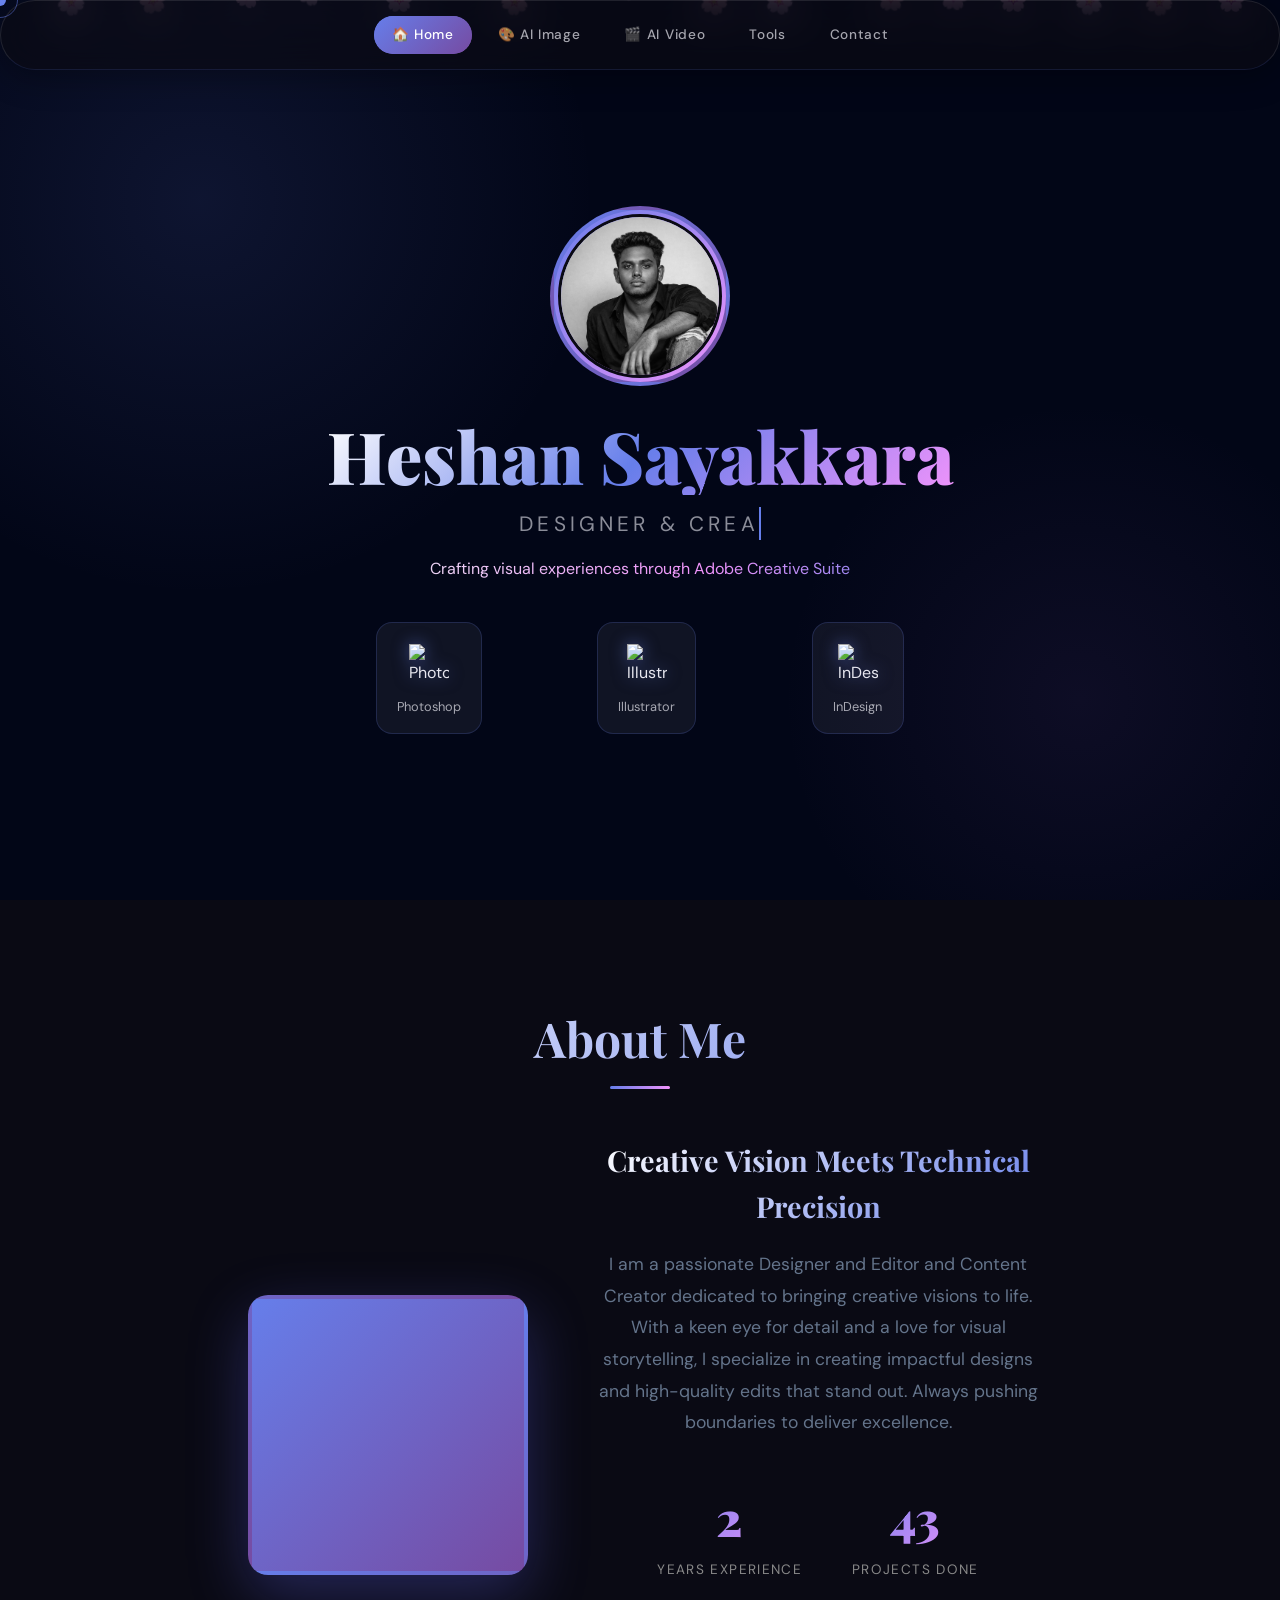
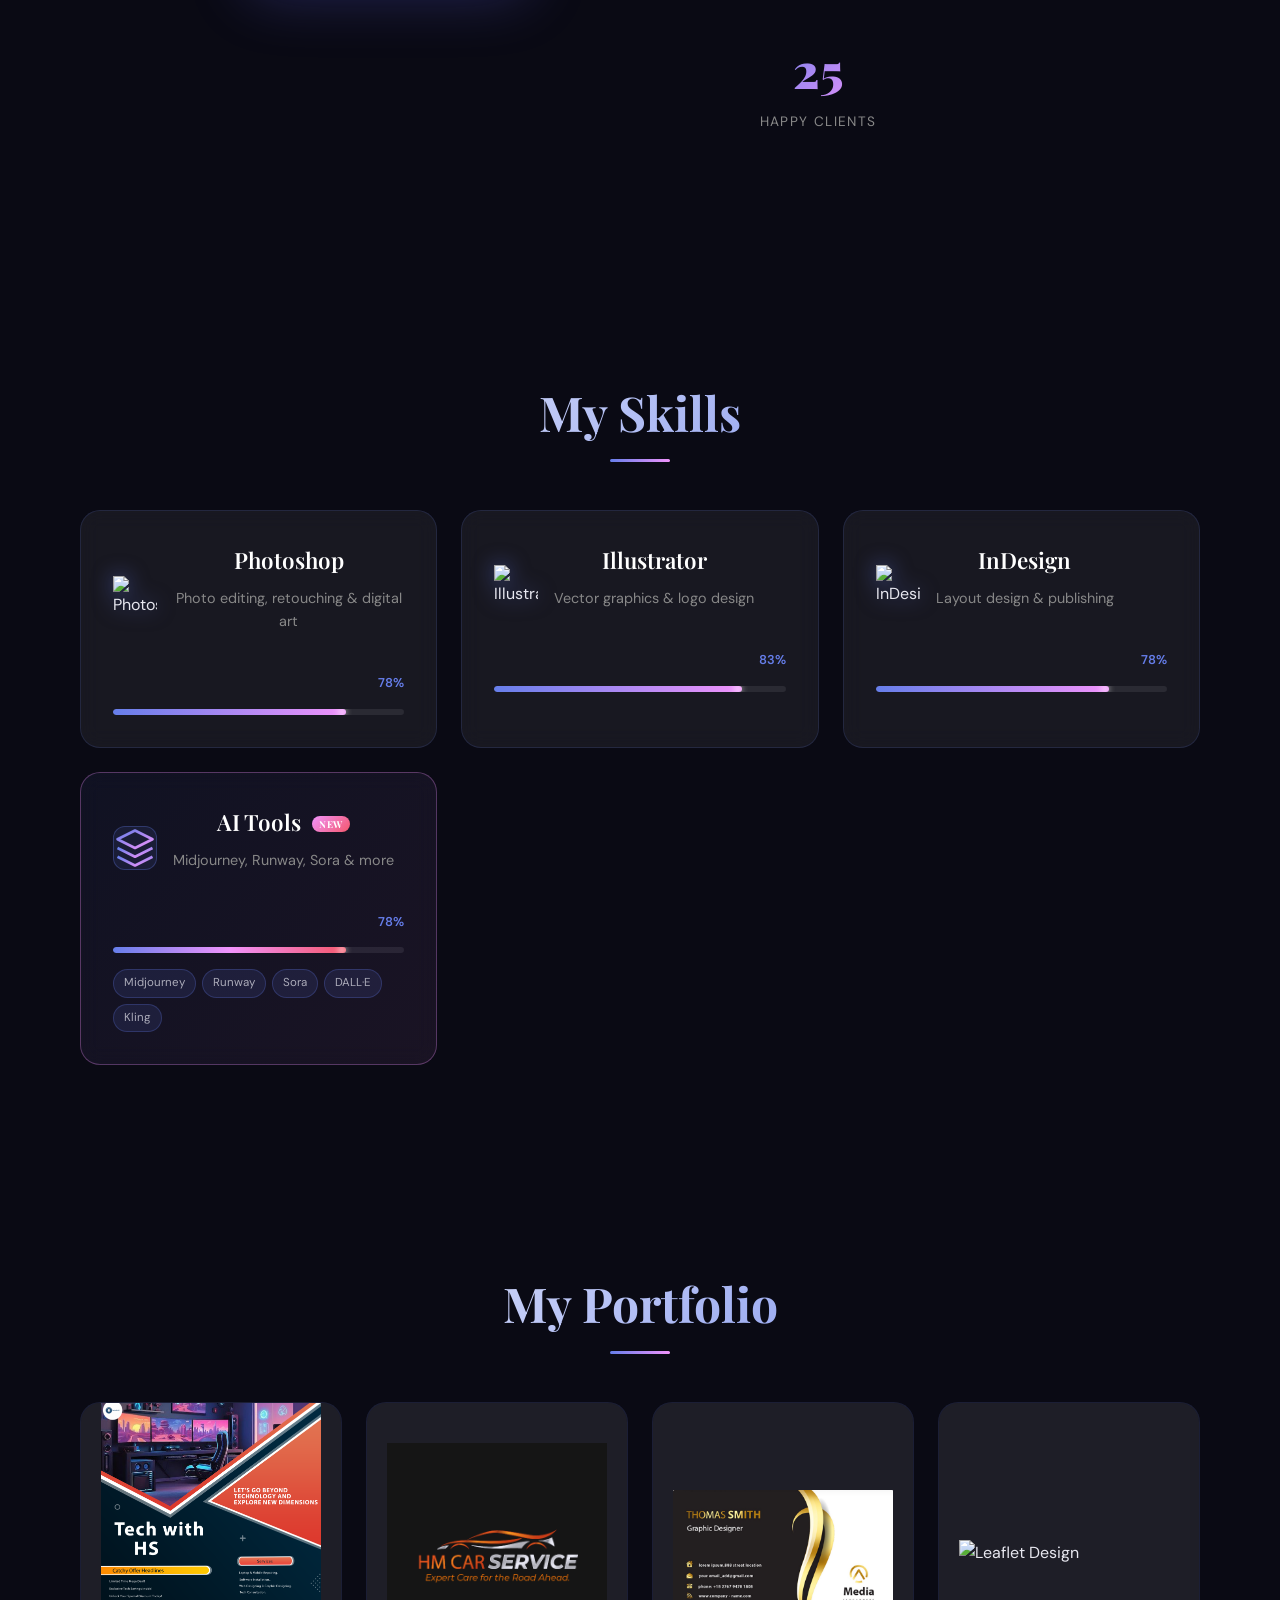
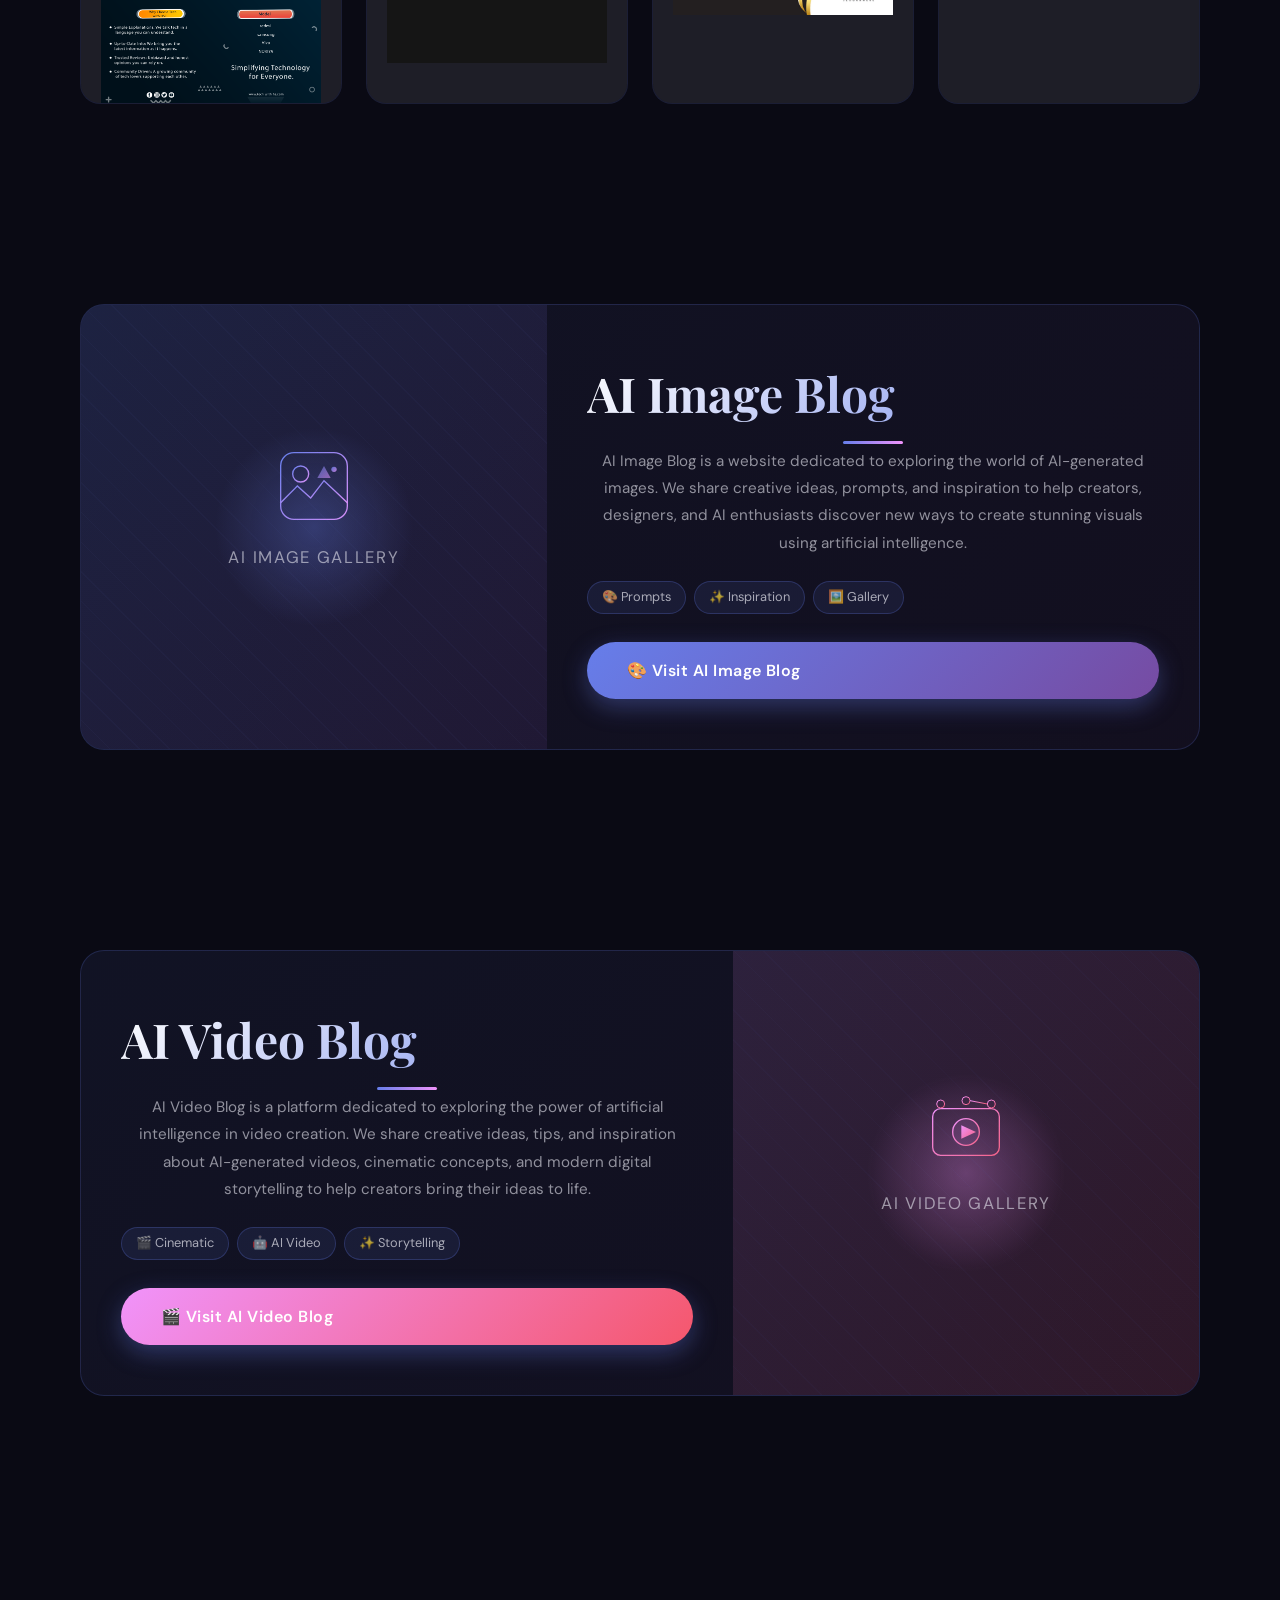
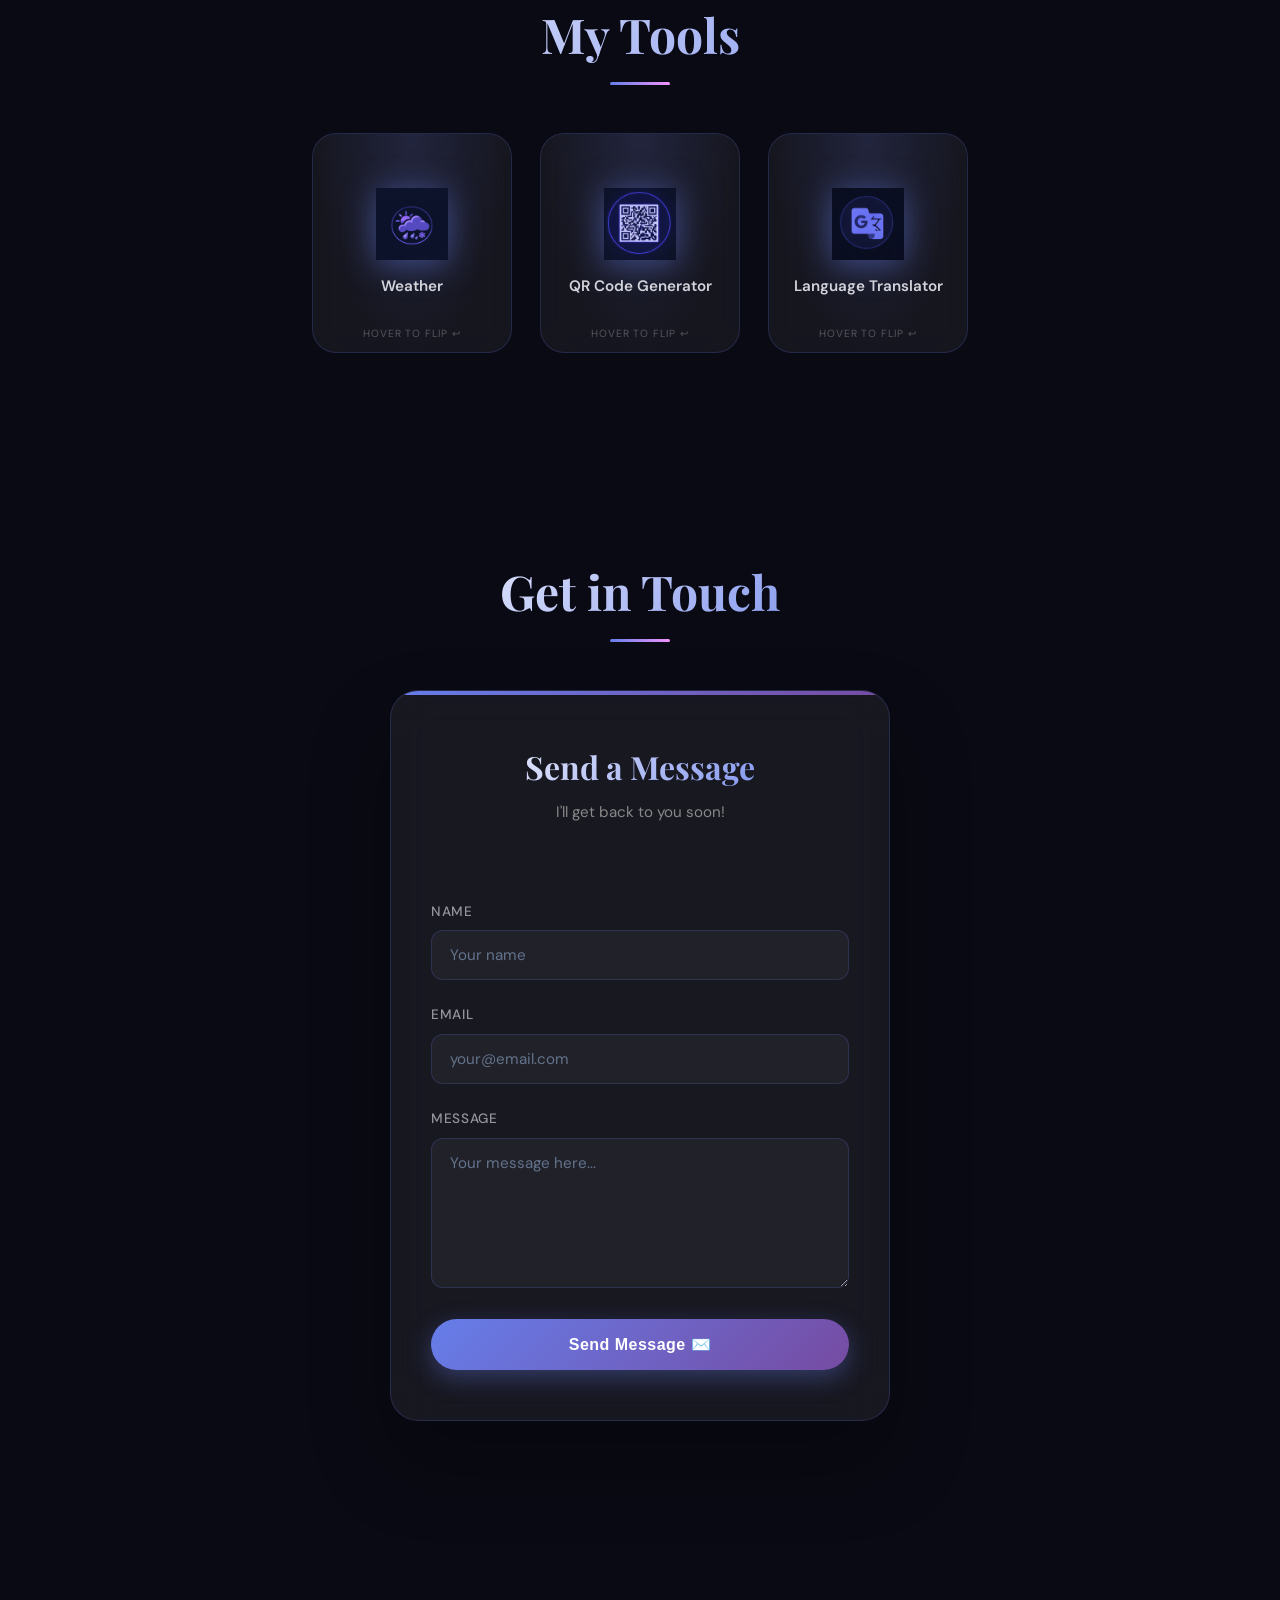
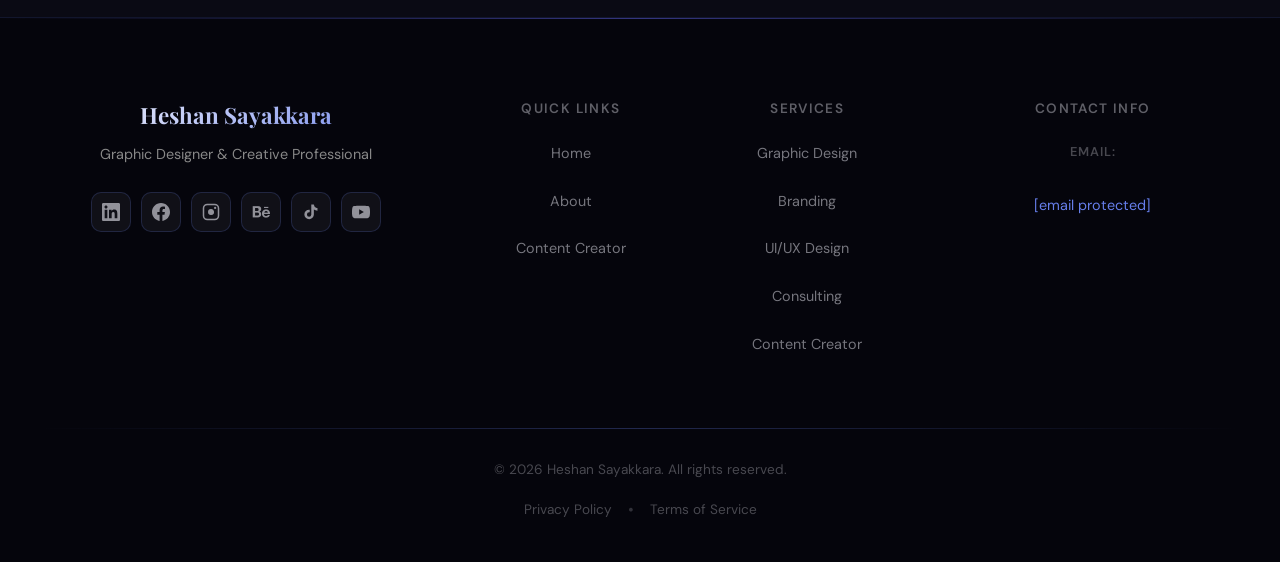
==== commit c075093a: "Update index.html" ====
--- a/index.html
+++ b/index.html
@@ -4,13 +4,13 @@
 <head>
   <meta charset="UTF-8">
   <meta name="viewport" content="width=device-width, initial-scale=1.0">
-  <title>Heshan Sayakkara | Graphic Designer</title>
+  <title>Heshan Sayakkara | Graphic Designer & Content Creator </title>
   <link href="https://fonts.googleapis.com/css2?family=Playfair+Display:wght@400;700;900&family=DM+Sans:wght@300;400;500;600&display=swap" rel="stylesheet">
   <link rel="stylesheet" href="styles.css">
   <link href="https://cdn.jsdelivr.net/npm/boxicons@2.0.5/css/boxicons.min.css" rel="stylesheet">
-  <meta name="google-site-verification" content="qpKRE5ubXkfn9v2Bje27U_F9XRTKZduddY-T-dhquCg" />
+  
   <meta name="description" content="Heshan Sayakkara - Graphic Designer & Creative Editor. Explore my portfolio, skills, and creative projects in graphic design, branding, and digital art." />
-  <meta name="keywords" content="Heshan Sayakkara, Graphic Designer, Creative Editor, Portfolio, Branding, Digital Art, Adobe Photoshop, Illustrator, InDesign, Visual Design, Sri Lanka" />
+  <meta name="keywords" content="Heshan Sayakkara, Graphic Designer, Creative Editor, Portfolio, Branding, Digital Art, Adobe Photoshop, Illustrator, InDesign, Visual Design, Sri Lanka,Content Creator" />
   <meta name="author" content="Heshan Sayakkara" />
   <link rel="icon" href="—Pngtree—initial letter hs logo template_3584051.jpg" type="image/jpg"/>
 
@@ -1994,4 +1994,4 @@
         setTimeout(() => alertSuccess.classList.remove('show'), 5000);
       } catch(err) {
         errorText.textContent = 'Failed to send message. Please try again.';
-        ale+        ale
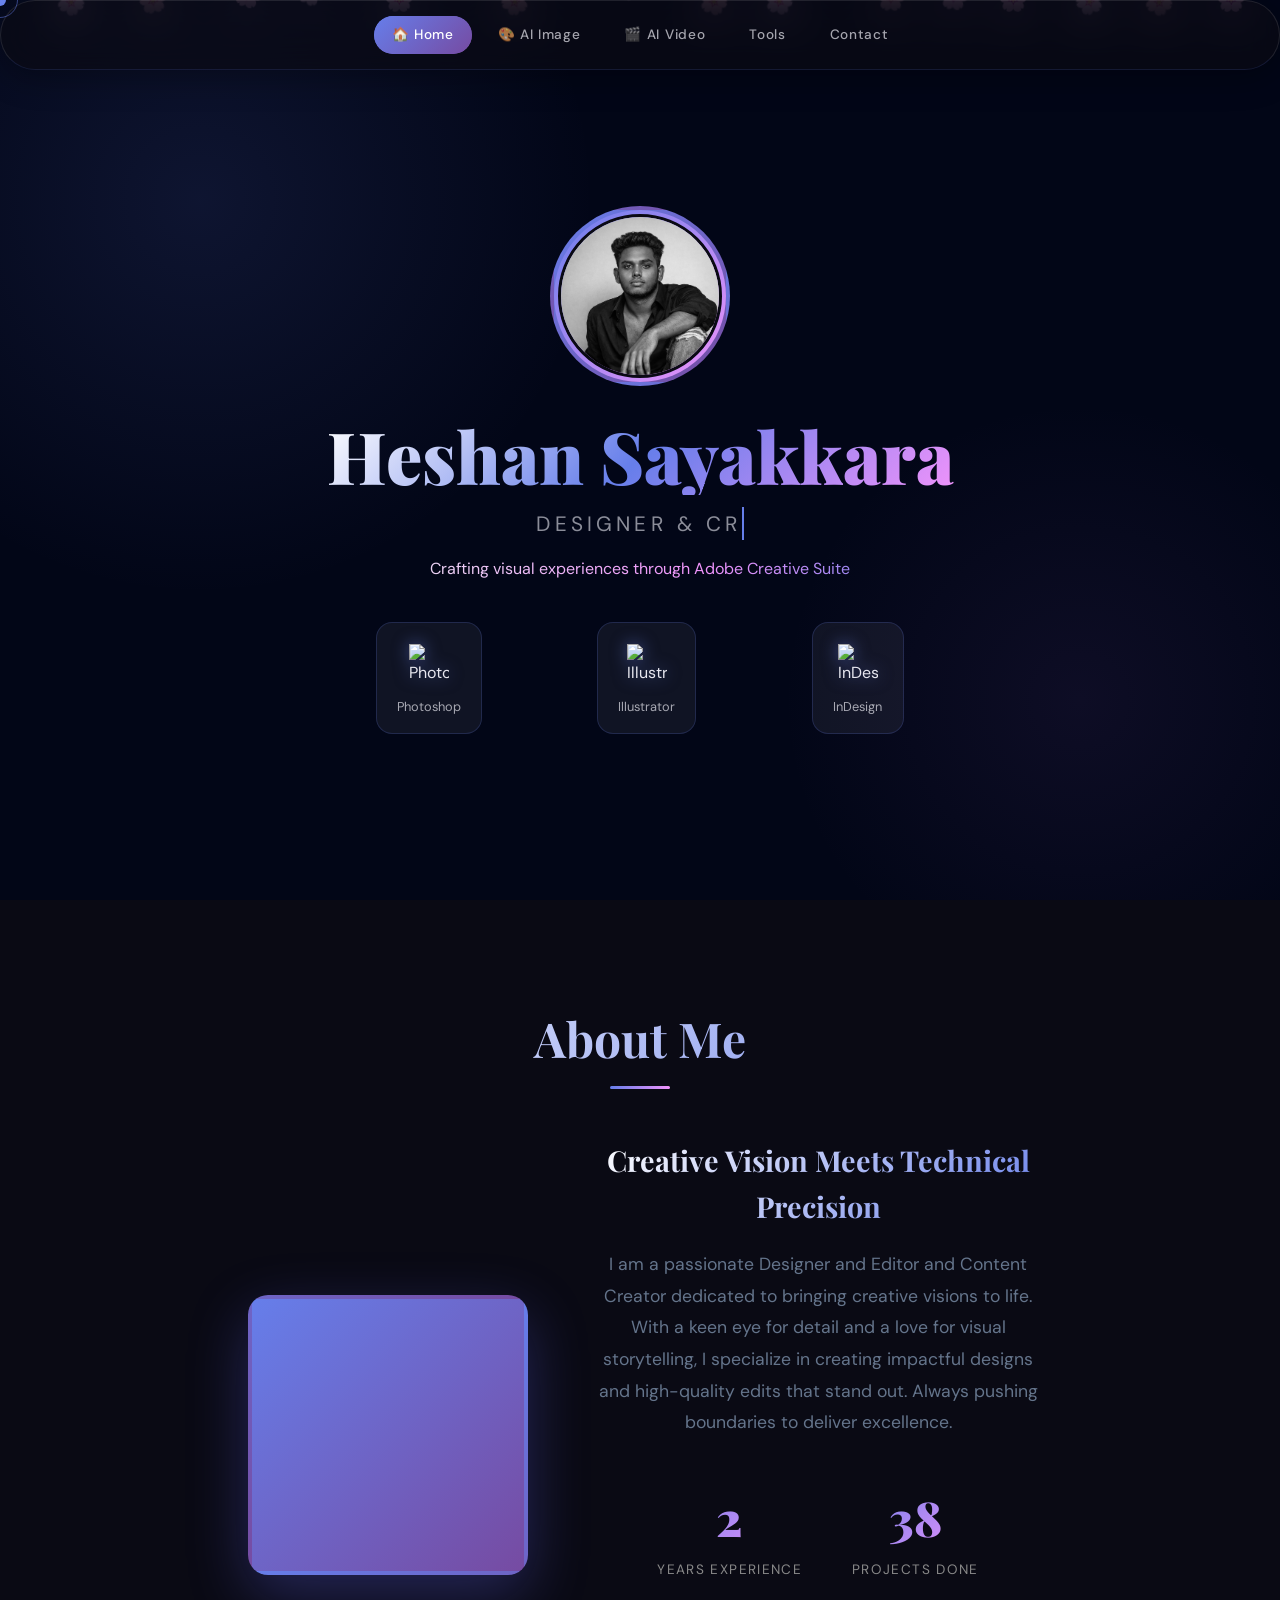
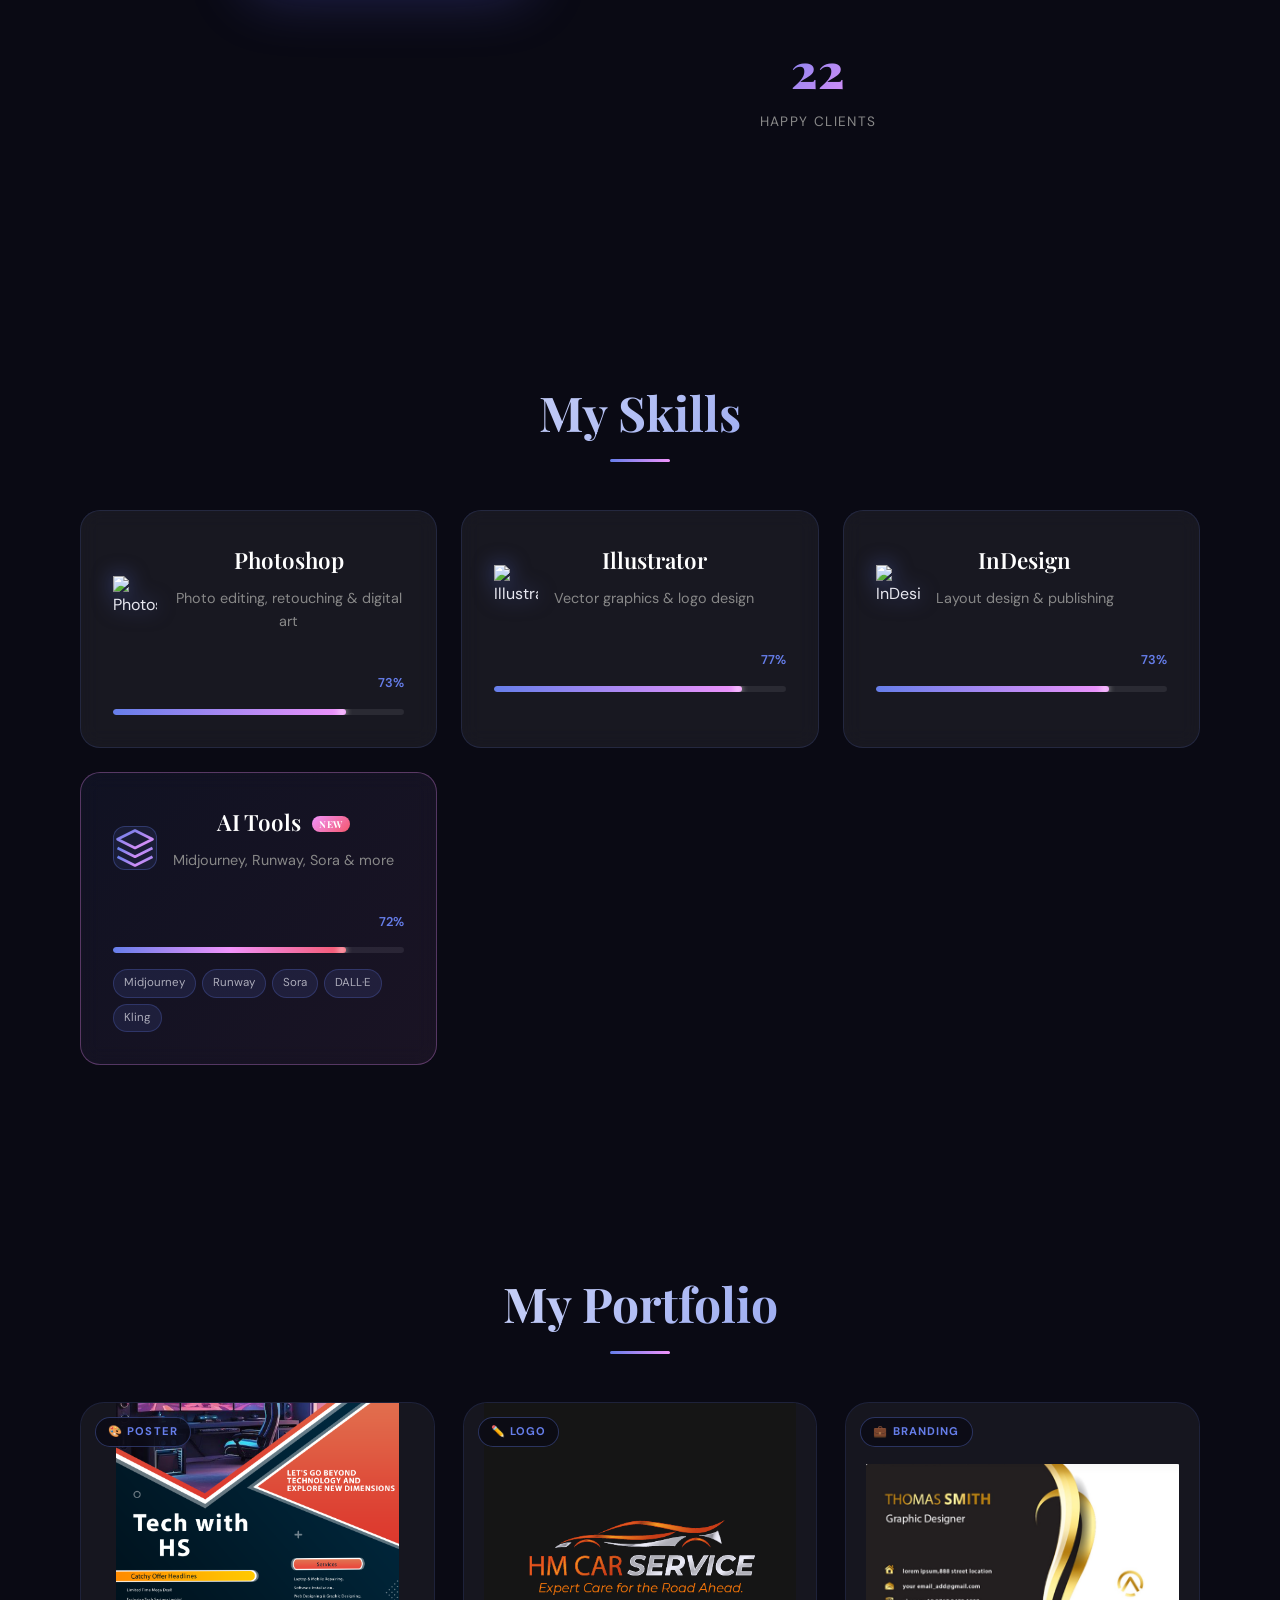
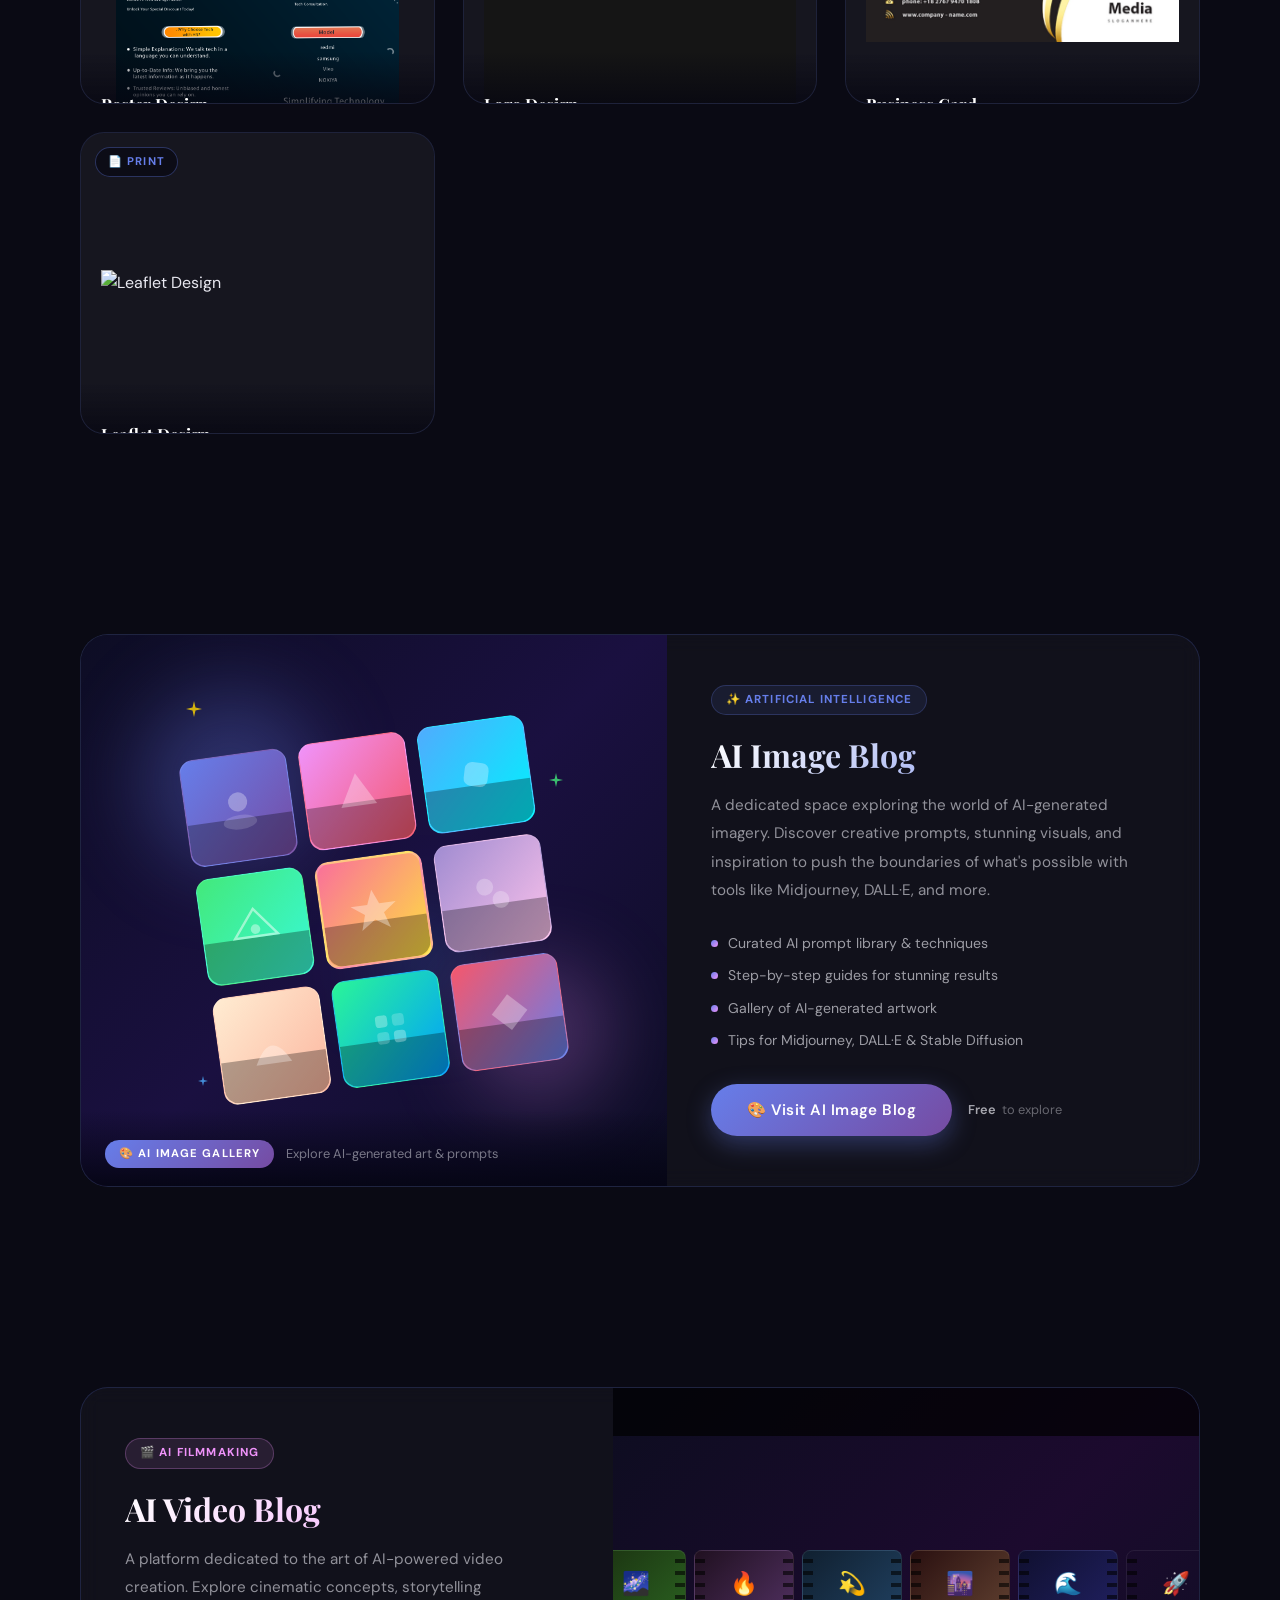
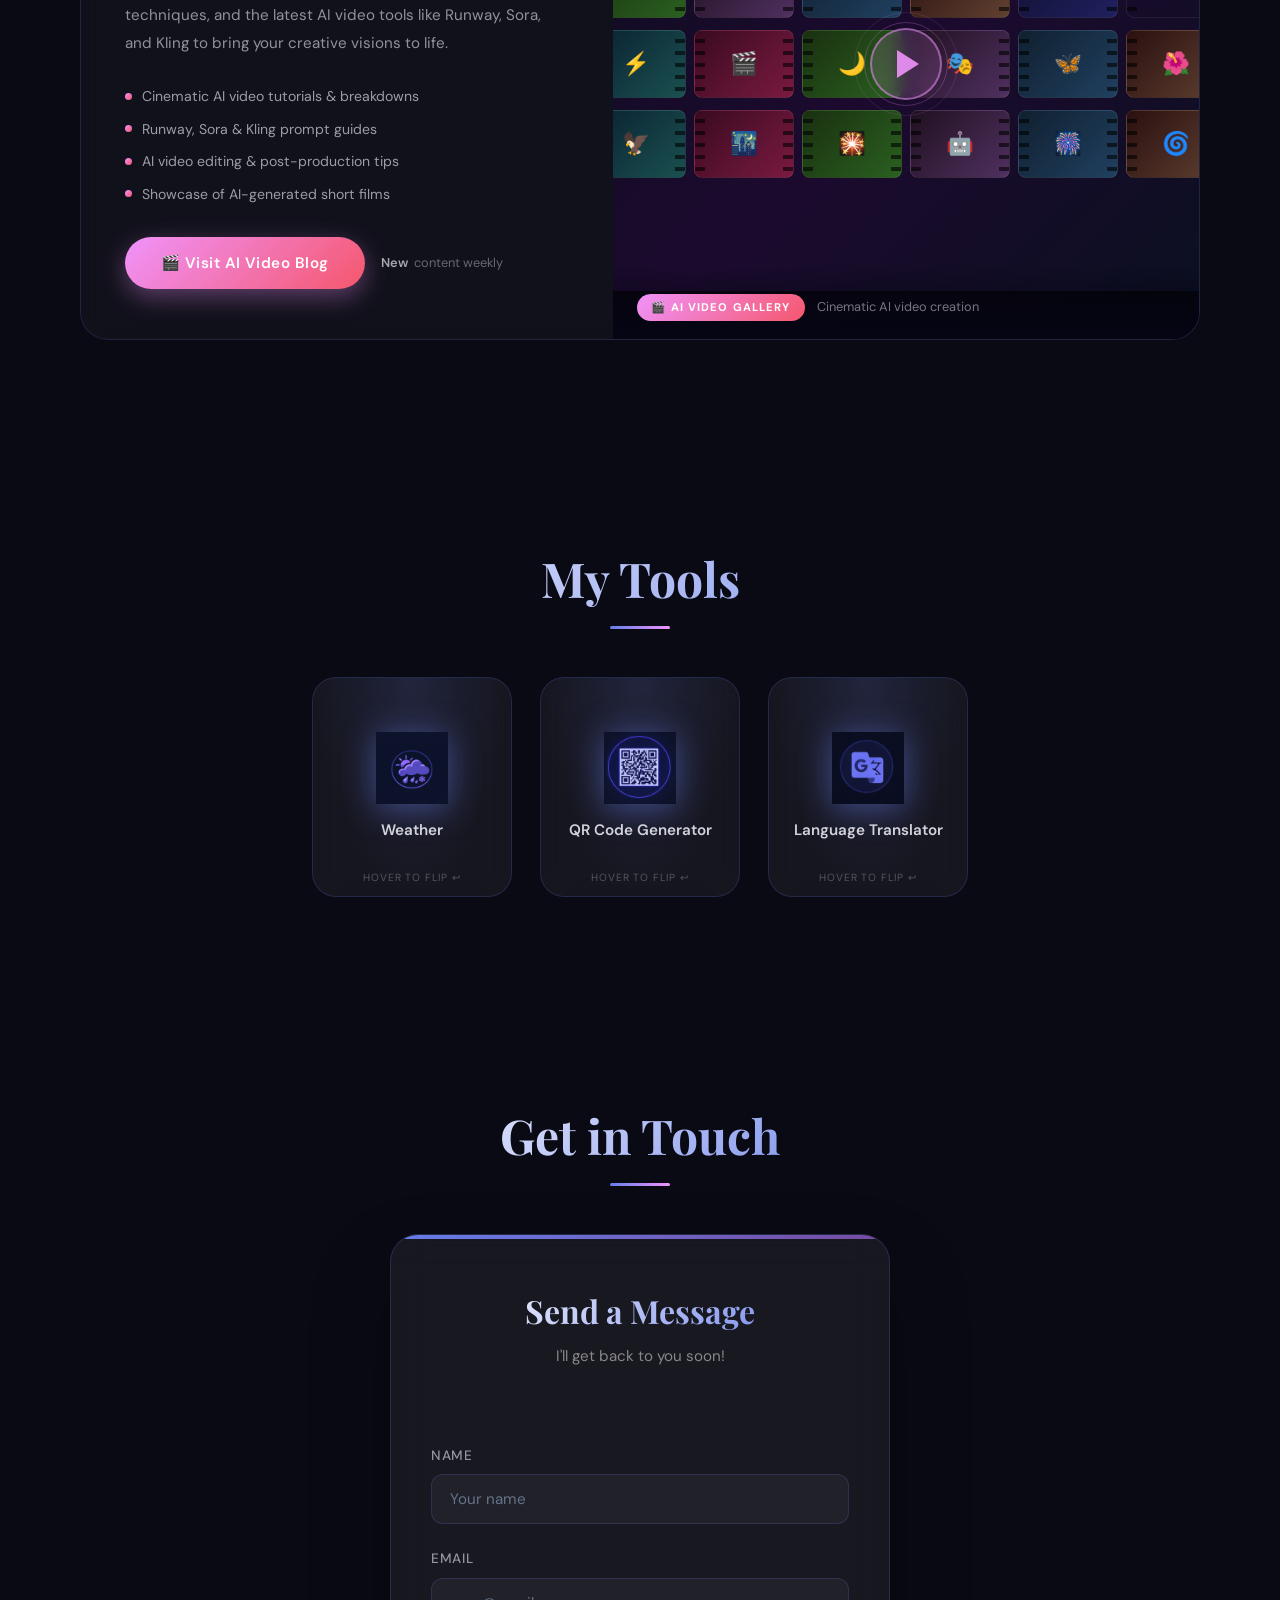
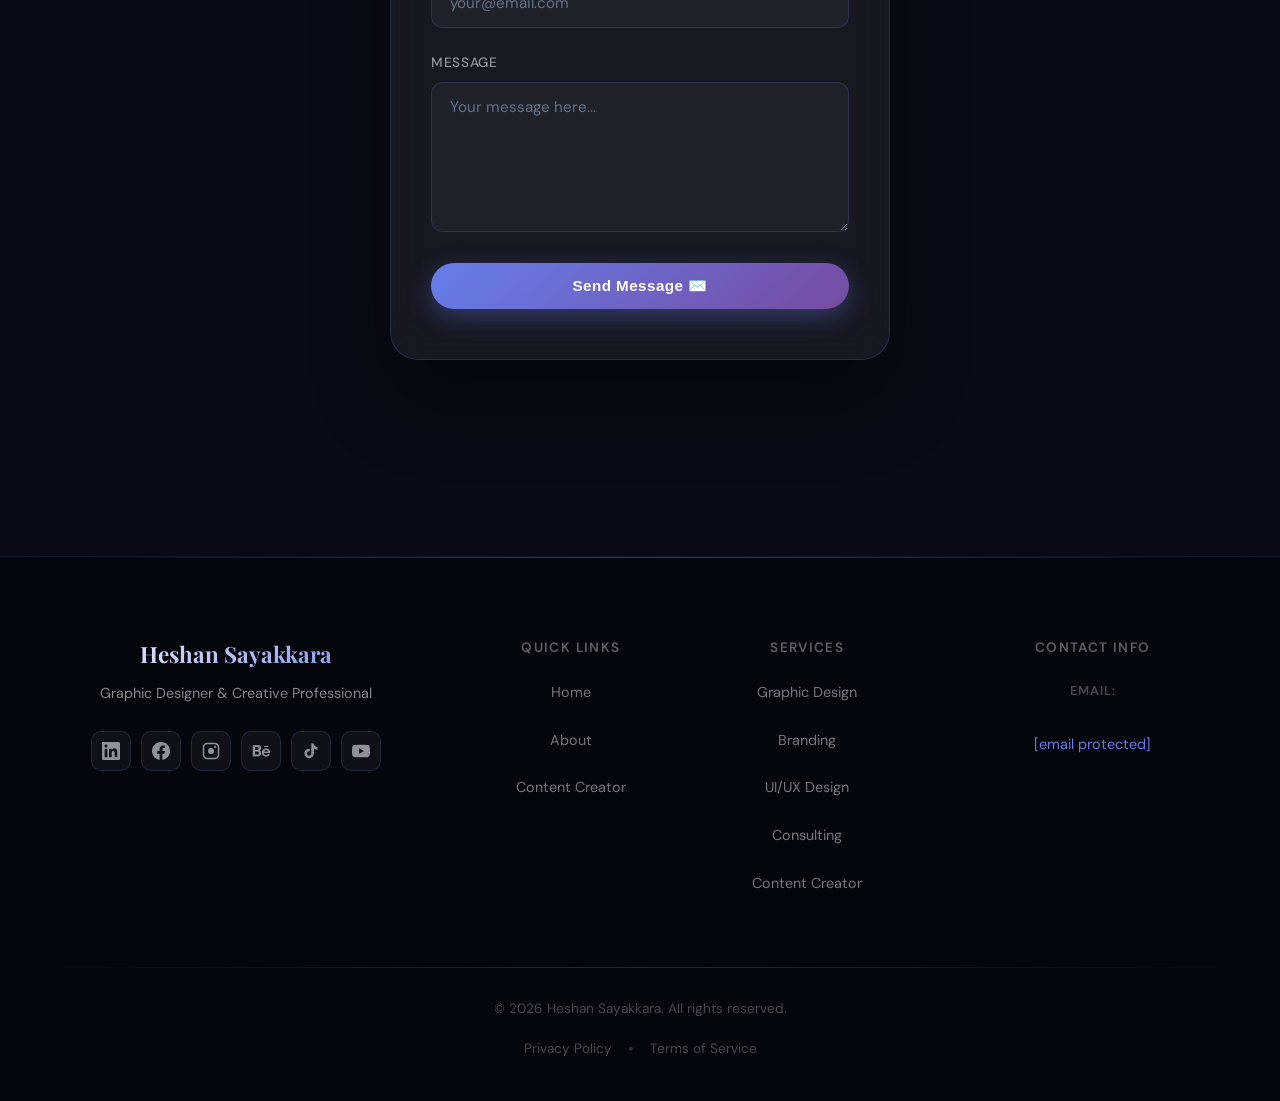
==== commit d9a0ba86: "Update index.html" ====
--- a/index.html
+++ b/index.html
@@ -4,13 +4,13 @@
 <head>
   <meta charset="UTF-8">
   <meta name="viewport" content="width=device-width, initial-scale=1.0">
-  <title>Heshan Sayakkara | Graphic Designer & Content Creator </title>
+  <title>Heshan Sayakkara | Graphic Designer</title>
   <link href="https://fonts.googleapis.com/css2?family=Playfair+Display:wght@400;700;900&family=DM+Sans:wght@300;400;500;600&display=swap" rel="stylesheet">
   <link rel="stylesheet" href="styles.css">
   <link href="https://cdn.jsdelivr.net/npm/boxicons@2.0.5/css/boxicons.min.css" rel="stylesheet">
-  
+  <meta name="google-site-verification" content="qpKRE5ubXkfn9v2Bje27U_F9XRTKZduddY-T-dhquCg" />
   <meta name="description" content="Heshan Sayakkara - Graphic Designer & Creative Editor. Explore my portfolio, skills, and creative projects in graphic design, branding, and digital art." />
-  <meta name="keywords" content="Heshan Sayakkara, Graphic Designer, Creative Editor, Portfolio, Branding, Digital Art, Adobe Photoshop, Illustrator, InDesign, Visual Design, Sri Lanka,Content Creator" />
+  <meta name="keywords" content="Heshan Sayakkara, Graphic Designer, Creative Editor, Portfolio, Branding, Digital Art, Adobe Photoshop, Illustrator, InDesign, Visual Design, Sri Lanka" />
   <meta name="author" content="Heshan Sayakkara" />
   <link rel="icon" href="—Pngtree—initial letter hs logo template_3584051.jpg" type="image/jpg"/>
 
@@ -31,9 +31,7 @@
     }
 
     *, *::before, *::after { box-sizing: border-box; margin: 0; padding: 0; }
-
     html { scroll-behavior: smooth; }
-
     body {
       background: var(--dark);
       color: var(--text);
@@ -42,1274 +40,748 @@
       cursor: none;
     }
 
-    /* ============================================
-       CUSTOM CURSOR
-    ============================================ */
+    /* CUSTOM CURSOR */
     .cursor {
-      position: fixed;
-      width: 12px; height: 12px;
-      background: var(--primary);
-      border-radius: 50%;
-      pointer-events: none;
-      z-index: 99999;
+      position: fixed; width: 12px; height: 12px;
+      background: var(--primary); border-radius: 50%;
+      pointer-events: none; z-index: 99999;
       transform: translate(-50%, -50%);
       transition: transform 0.1s, width 0.3s, height 0.3s, background 0.3s;
       mix-blend-mode: screen;
     }
     .cursor-follower {
-      position: fixed;
-      width: 36px; height: 36px;
-      border: 1px solid rgba(102,126,234,0.5);
-      border-radius: 50%;
-      pointer-events: none;
-      z-index: 99998;
+      position: fixed; width: 36px; height: 36px;
+      border: 1px solid rgba(102,126,234,0.5); border-radius: 50%;
+      pointer-events: none; z-index: 99998;
       transform: translate(-50%, -50%);
       transition: transform 0.15s ease, width 0.3s, height 0.3s;
     }
-    body:hover .cursor { opacity: 1; }
+
+    /* ANIMATED BACKGROUND */
+    .bg-animation { position: fixed; inset: 0; z-index: 0; overflow: hidden; pointer-events: none; }
+    .bg-animation::before {
+      content: ''; position: absolute; width: 800px; height: 800px;
+      background: radial-gradient(circle, rgba(102,126,234,0.12) 0%, transparent 70%);
+      top: -200px; left: -200px; animation: float1 20s ease-in-out infinite;
+    }
+    .bg-animation::after {
+      content: ''; position: absolute; width: 600px; height: 600px;
+      background: radial-gradient(circle, rgba(118,75,162,0.10) 0%, transparent 70%);
+      bottom: -100px; right: -100px; animation: float2 25s ease-in-out infinite;
+    }
+    @keyframes float1 { 0%,100%{transform:translate(0,0) rotate(0deg)} 33%{transform:translate(80px,60px) rotate(120deg)} 66%{transform:translate(-40px,100px) rotate(240deg)} }
+    @keyframes float2 { 0%,100%{transform:translate(0,0) rotate(0deg)} 33%{transform:translate(-60px,-80px) rotate(-120deg)} 66%{transform:translate(40px,-40px) rotate(-240deg)} }
+
+    /* PARTICLES */
+    .particles { position: fixed; inset: 0; z-index: 0; pointer-events: none; overflow: hidden; }
+    .particle { position: absolute; border-radius: 50%; animation: particleFloat linear infinite; opacity: 0; }
+    @keyframes particleFloat { 0%{transform:translateY(100vh) rotate(0deg);opacity:0} 10%{opacity:1} 90%{opacity:1} 100%{transform:translateY(-100px) rotate(720deg);opacity:0} }
+
+    /* SAKURA PETALS */
+    .sakura-petals { position: fixed; inset: 0; z-index: 1; pointer-events: none; overflow: hidden; }
+    .petal {
+      position: absolute; top: -20px; width: 12px; height: 12px;
+      background: linear-gradient(135deg, #ffb7d5, #ff85b3);
+      border-radius: 0 50% 0 50%; opacity: 0.7;
+      animation: petalFall linear infinite; filter: blur(0.5px);
+    }
+    .petal:nth-child(1){left:5%;animation-duration:8s;animation-delay:0s;transform:rotate(30deg)}
+    .petal:nth-child(2){left:12%;animation-duration:10s;animation-delay:1.5s;transform:rotate(60deg)}
+    .petal:nth-child(3){left:20%;animation-duration:7s;animation-delay:3s;transform:rotate(90deg)}
+    .petal:nth-child(4){left:30%;animation-duration:11s;animation-delay:0.5s}
+    .petal:nth-child(5){left:40%;animation-duration:9s;animation-delay:2s;transform:rotate(45deg)}
+    .petal:nth-child(6){left:50%;animation-duration:8s;animation-delay:4s;transform:rotate(120deg)}
+    .petal:nth-child(7){left:60%;animation-duration:12s;animation-delay:1s;transform:rotate(15deg)}
+    .petal:nth-child(8){left:70%;animation-duration:7s;animation-delay:3.5s;transform:rotate(75deg)}
+    .petal:nth-child(9){left:78%;animation-duration:10s;animation-delay:2.5s}
+    .petal:nth-child(10){left:85%;animation-duration:9s;animation-delay:0.8s;transform:rotate(50deg)}
+    .petal:nth-child(11){left:90%;animation-duration:11s;animation-delay:4.5s;transform:rotate(30deg)}
+    .petal:nth-child(12){left:95%;animation-duration:8s;animation-delay:1.2s}
+    .petal:nth-child(13){left:25%;animation-duration:13s;animation-delay:5s;transform:rotate(100deg)}
+    .petal:nth-child(14){left:55%;animation-duration:6s;animation-delay:2.8s;transform:rotate(20deg)}
+    .petal:nth-child(15){left:75%;animation-duration:10s;animation-delay:3.8s;transform:rotate(80deg)}
+    @keyframes petalFall { 0%{transform:translateY(-20px) rotate(0deg) translateX(0);opacity:0} 10%{opacity:0.7} 50%{transform:translateY(50vh) rotate(180deg) translateX(40px)} 90%{opacity:0.5} 100%{transform:translateY(110vh) rotate(360deg) translateX(-20px);opacity:0} }
+
+    /* NAVIGATION */
+    nav {
+      position: fixed; top: 0; left: 0; right: 0; z-index: 1000;
+      padding: 0 40px; height: 70px; display: flex; align-items: center; justify-content: center;
+      background: rgba(10,10,20,0.7); backdrop-filter: blur(20px);
+      border-bottom: 1px solid rgba(102,126,234,0.15); animation: slideDown 0.8s ease both;
+    }
+    @keyframes slideDown { from{transform:translateY(-100%);opacity:0} to{transform:translateY(0);opacity:1} }
+    nav ul { list-style: none; display: flex; gap: 8px; flex-wrap: wrap; justify-content: center; }
+    nav a {
+      color: rgba(232,232,240,0.7); text-decoration: none; font-size: 0.85rem;
+      font-weight: 500; letter-spacing: 0.05em; padding: 8px 18px; border-radius: 30px;
+      transition: all 0.3s ease; position: relative; overflow: hidden;
+    }
+    nav a::before {
+      content: ''; position: absolute; inset: 0;
+      background: linear-gradient(135deg, var(--primary), var(--secondary));
+      border-radius: 30px; opacity: 0; transform: scale(0.8);
+      transition: all 0.3s ease; z-index: -1;
+    }
+    nav a:hover, nav a.active { color: #fff; }
+    nav a:hover::before, nav a.active::before { opacity: 1; transform: scale(1); }
+
+    /* HERO */
+    .hero {
+      min-height: 100vh; display: flex; align-items: center; justify-content: center;
+      position: relative; z-index: 2; padding: 100px 20px 60px; text-align: center;
+    }
+    .hero-content { max-width: 800px; }
+    .hero-image {
+      width: 180px; height: 180px; border-radius: 50%; margin: 0 auto 30px;
+      position: relative; animation: heroImageIn 1s ease 0.3s both;
+    }
+    @keyframes heroImageIn { from{transform:scale(0) rotate(-180deg);opacity:0} to{transform:scale(1) rotate(0deg);opacity:1} }
+    .hero-image::before {
+      content: ''; position: absolute; inset: -4px;
+      background: linear-gradient(135deg, var(--primary), var(--accent), var(--secondary), var(--primary));
+      background-size: 300% 300%; border-radius: 50%; z-index: -1; animation: gradientSpin 4s linear infinite;
+    }
+    @keyframes gradientSpin { 0%{background-position:0% 50%} 50%{background-position:100% 50%} 100%{background-position:0% 50%} }
+    .hero-image::after {
+      content: ''; position: absolute; inset: -12px;
+      border: 1px solid rgba(102,126,234,0.3); border-radius: 50%; animation: pulse-ring 2s ease-in-out infinite;
+    }
+    @keyframes pulse-ring { 0%,100%{transform:scale(1);opacity:0.5} 50%{transform:scale(1.08);opacity:1} }
+    .hero-image img {
+      width: 100%; height: 100%; object-fit: cover; object-position: center top;
+      border-radius: 50%; border: 3px solid var(--dark);
+    }
+    .hero h1 {
+      font-family: 'Playfair Display', serif; font-size: clamp(2.5rem,6vw,4.5rem);
+      font-weight: 900; line-height: 1.1; margin-bottom: 12px;
+      background: linear-gradient(135deg, #fff 0%, var(--primary) 50%, var(--accent) 100%);
+      -webkit-background-clip: text; -webkit-text-fill-color: transparent; background-clip: text;
+      animation: textReveal 1s ease 0.6s both;
+    }
+    .hero h2 {
+      font-size: clamp(1rem,2.5vw,1.3rem); font-weight: 400;
+      color: rgba(232,232,240,0.6); letter-spacing: 0.2em; text-transform: uppercase;
+      margin-bottom: 16px; animation: textReveal 1s ease 0.8s both;
+    }
+    .hero p { font-size: 1rem; color: rgba(232,232,240,0.5); margin-bottom: 40px; animation: textReveal 1s ease 1s both; }
+    @keyframes textReveal { from{transform:translateY(30px);opacity:0} to{transform:translateY(0);opacity:1} }
+    .typewriter { display: inline-block; border-right: 2px solid var(--primary); animation: blink 0.8s step-end infinite; }
+    @keyframes blink { 0%,100%{border-color:var(--primary)} 50%{border-color:transparent} }
+    .hero .tools-grid { display: flex; justify-content: center; gap: 16px; flex-wrap: wrap; animation: textReveal 1s ease 1.2s both; }
+    .hero .tool-card {
+      background: var(--glass); border: 1px solid rgba(102,126,234,0.2); border-radius: 16px;
+      padding: 16px 20px; display: flex; flex-direction: column; align-items: center; gap: 8px;
+      cursor: pointer; transition: all 0.4s cubic-bezier(0.175,0.885,0.32,1.275); backdrop-filter: blur(10px);
+    }
+    .hero .tool-card:hover { transform: translateY(-8px) scale(1.05); border-color: var(--primary); background: rgba(102,126,234,0.15); box-shadow: 0 20px 40px rgba(102,126,234,0.25); }
+    .tool-icon img { width: 40px; height: 40px; filter: drop-shadow(0 0 8px rgba(102,126,234,0.5)); }
+    .hero .tool-card span { font-size: 0.8rem; color: rgba(232,232,240,0.7); }
+
+    /* SECTION TITLES */
+    .section-title {
+      font-family: 'Playfair Display', serif; font-size: clamp(2rem,4vw,3rem); font-weight: 700;
+      text-align: center; margin-bottom: 60px; position: relative;
+      background: linear-gradient(135deg, #fff 0%, var(--primary) 100%);
+      -webkit-background-clip: text; -webkit-text-fill-color: transparent; background-clip: text;
+    }
+    .section-title::after {
+      content: ''; position: absolute; bottom: -12px; left: 50%; transform: translateX(-50%);
+      width: 60px; height: 3px; background: linear-gradient(90deg, var(--primary), var(--accent));
+      border-radius: 3px; animation: lineExpand 1s ease both;
+    }
+    @keyframes lineExpand { from{width:0;opacity:0} to{width:60px;opacity:1} }
+
+    /* SECTIONS GENERAL */
+    section { position: relative; z-index: 2; padding: 100px 40px; max-width: 1200px; margin: 0 auto; }
+
+    /* ABOUT */
+    .about-content { display: grid; grid-template-columns: 1fr 1.5fr; gap: 60px; align-items: center; }
+    .about-image { border-radius: 20px; overflow: hidden; position: relative; aspect-ratio: 4/5; }
+    .about-image::before {
+      content: ''; position: absolute; inset: -2px;
+      background: linear-gradient(135deg, var(--primary), var(--accent), var(--secondary));
+      border-radius: 22px; z-index: -1; animation: gradientSpin 6s linear infinite;
+    }
+    .about-image video { width: 100%; height: 100%; object-fit: cover; border-radius: 18px; }
+    .about-content h3 {
+      font-family: 'Playfair Display', serif; font-size: 1.8rem; margin-bottom: 20px;
+      background: linear-gradient(135deg, #fff, var(--primary));
+      -webkit-background-clip: text; -webkit-text-fill-color: transparent; background-clip: text;
+    }
+    .about-content > p { color: rgba(232,232,240,0.7); line-height: 1.9; font-size: 1rem; }
+
+    /* SKILLS */
+    .skills-grid { display: grid; grid-template-columns: repeat(auto-fit, minmax(280px, 1fr)); gap: 24px; }
+    .skill-card {
+      background: var(--glass); border: 1px solid rgba(102,126,234,0.15); border-radius: 20px;
+      padding: 32px; backdrop-filter: blur(10px); transition: all 0.4s ease;
+      opacity: 0; transform: translateY(40px);
+    }
+    .skill-card.visible { opacity: 1; transform: translateY(0); }
+    .skill-card:hover { border-color: var(--primary); transform: translateY(-6px); box-shadow: 0 25px 50px rgba(102,126,234,0.2); }
+    .skill-card h3 { font-family: 'Playfair Display', serif; font-size: 1.4rem; margin-bottom: 8px; color: #fff; }
+    .skill-card p { color: var(--muted); font-size: 0.9rem; margin-bottom: 20px; }
+    .progress-bar { height: 6px; background: rgba(255,255,255,0.08); border-radius: 10px; overflow: hidden; }
+    .progress-fill {
+      height: 100%; background: linear-gradient(90deg, var(--primary), var(--accent));
+      border-radius: 10px; width: 0; transition: width 1.5s cubic-bezier(0.22,1,0.36,1) 0.3s; position: relative;
+    }
+    .progress-fill.animated { width: var(--progress); }
+    .progress-fill::after {
+      content: ''; position: absolute; right: 0; top: 0; width: 8px; height: 100%;
+      background: rgba(255,255,255,0.8); border-radius: 50%; filter: blur(3px);
+    }
 
     /* ============================================
-       ANIMATED BACKGROUND
-    ============================================ */
-    .bg-animation {
-      position: fixed;
-      inset: 0;
-      z-index: 0;
-      overflow: hidden;
-      pointer-events: none;
-    }
-    .bg-animation::before {
-      content: '';
-      position: absolute;
-      width: 800px; height: 800px;
-      background: radial-gradient(circle, rgba(102,126,234,0.12) 0%, transparent 70%);
-      top: -200px; left: -200px;
-      animation: float1 20s ease-in-out infinite;
-    }
-    .bg-animation::after {
-      content: '';
-      position: absolute;
-      width: 600px; height: 600px;
-      background: radial-gradient(circle, rgba(118,75,162,0.10) 0%, transparent 70%);
-      bottom: -100px; right: -100px;
-      animation: float2 25s ease-in-out infinite;
-    }
-    @keyframes float1 {
-      0%,100% { transform: translate(0,0) rotate(0deg); }
-      33% { transform: translate(80px, 60px) rotate(120deg); }
-      66% { transform: translate(-40px, 100px) rotate(240deg); }
-    }
-    @keyframes float2 {
-      0%,100% { transform: translate(0,0) rotate(0deg); }
-      33% { transform: translate(-60px, -80px) rotate(-120deg); }
-      66% { transform: translate(40px, -40px) rotate(-240deg); }
-    }
-
-    /* ============================================
-       FLOATING PARTICLES
-    ============================================ */
-    .particles {
-      position: fixed;
-      inset: 0;
-      z-index: 0;
-      pointer-events: none;
-      overflow: hidden;
-    }
-    .particle {
-      position: absolute;
-      border-radius: 50%;
-      animation: particleFloat linear infinite;
-      opacity: 0;
-    }
-    @keyframes particleFloat {
-      0% { transform: translateY(100vh) rotate(0deg); opacity: 0; }
-      10% { opacity: 1; }
-      90% { opacity: 1; }
-      100% { transform: translateY(-100px) rotate(720deg); opacity: 0; }
-    }
-
-    /* ============================================
-       SAKURA PETALS
-    ============================================ */
-    .sakura-petals {
-      position: fixed;
-      inset: 0;
-      z-index: 1;
-      pointer-events: none;
-      overflow: hidden;
-    }
-    .petal {
-      position: absolute;
-      top: -20px;
-      width: 12px; height: 12px;
-      background: linear-gradient(135deg, #ffb7d5, #ff85b3);
-      border-radius: 0 50% 0 50%;
-      opacity: 0.7;
-      animation: petalFall linear infinite;
-      filter: blur(0.5px);
-    }
-    .petal:nth-child(1)  { left: 5%;  animation-duration: 8s;  animation-delay: 0s;   transform: rotate(30deg); }
-    .petal:nth-child(2)  { left: 12%; animation-duration: 10s; animation-delay: 1.5s; transform: rotate(60deg); }
-    .petal:nth-child(3)  { left: 20%; animation-duration: 7s;  animation-delay: 3s;   transform: rotate(90deg); }
-    .petal:nth-child(4)  { left: 30%; animation-duration: 11s; animation-delay: 0.5s; }
-    .petal:nth-child(5)  { left: 40%; animation-duration: 9s;  animation-delay: 2s;   transform: rotate(45deg); }
-    .petal:nth-child(6)  { left: 50%; animation-duration: 8s;  animation-delay: 4s;   transform: rotate(120deg);}
-    .petal:nth-child(7)  { left: 60%; animation-duration: 12s; animation-delay: 1s;   transform: rotate(15deg); }
-    .petal:nth-child(8)  { left: 70%; animation-duration: 7s;  animation-delay: 3.5s; transform: rotate(75deg); }
-    .petal:nth-child(9)  { left: 78%; animation-duration: 10s; animation-delay: 2.5s; }
-    .petal:nth-child(10) { left: 85%; animation-duration: 9s;  animation-delay: 0.8s; transform: rotate(50deg); }
-    .petal:nth-child(11) { left: 90%; animation-duration: 11s; animation-delay: 4.5s; transform: rotate(30deg); }
-    .petal:nth-child(12) { left: 95%; animation-duration: 8s;  animation-delay: 1.2s; }
-    .petal:nth-child(13) { left: 25%; animation-duration: 13s; animation-delay: 5s;   transform: rotate(100deg);}
-    .petal:nth-child(14) { left: 55%; animation-duration: 6s;  animation-delay: 2.8s; transform: rotate(20deg); }
-    .petal:nth-child(15) { left: 75%; animation-duration: 10s; animation-delay: 3.8s; transform: rotate(80deg); }
-    @keyframes petalFall {
-      0%   { transform: translateY(-20px) rotate(0deg) translateX(0); opacity: 0; }
-      10%  { opacity: 0.7; }
-      50%  { transform: translateY(50vh) rotate(180deg) translateX(40px); }
-      90%  { opacity: 0.5; }
-      100% { transform: translateY(110vh) rotate(360deg) translateX(-20px); opacity: 0; }
-    }
-
-    /* ============================================
-       NAVIGATION
-    ============================================ */
-    nav {
-      position: fixed;
-      top: 0; left: 0; right: 0;
-      z-index: 1000;
-      padding: 0 40px;
-      height: 70px;
-      display: flex;
-      align-items: center;
-      justify-content: center;
-      background: rgba(10,10,20,0.7);
-      backdrop-filter: blur(20px);
-      border-bottom: 1px solid rgba(102,126,234,0.15);
-      animation: slideDown 0.8s ease both;
-    }
-    @keyframes slideDown {
-      from { transform: translateY(-100%); opacity: 0; }
-      to   { transform: translateY(0); opacity: 1; }
-    }
-    nav ul {
-      list-style: none;
-      display: flex;
-      gap: 8px;
-      flex-wrap: wrap;
-      justify-content: center;
-    }
-    nav a {
-      color: rgba(232,232,240,0.7);
-      text-decoration: none;
-      font-size: 0.85rem;
-      font-weight: 500;
-      letter-spacing: 0.05em;
-      padding: 8px 18px;
-      border-radius: 30px;
-      transition: all 0.3s ease;
-      position: relative;
-      overflow: hidden;
-    }
-    nav a::before {
-      content: '';
-      position: absolute;
-      inset: 0;
-      background: linear-gradient(135deg, var(--primary), var(--secondary));
-      border-radius: 30px;
-      opacity: 0;
-      transform: scale(0.8);
-      transition: all 0.3s ease;
-      z-index: -1;
-    }
-    nav a:hover, nav a.active {
-      color: #fff;
-    }
-    nav a:hover::before, nav a.active::before {
-      opacity: 1;
-      transform: scale(1);
-    }
-
-    /* ============================================
-       HERO SECTION
-    ============================================ */
-    .hero {
-      min-height: 100vh;
-      display: flex;
-      align-items: center;
-      justify-content: center;
-      position: relative;
-      z-index: 2;
-      padding: 100px 20px 60px;
-      text-align: center;
-    }
-    .hero-content {
-      max-width: 800px;
-    }
-
-    /* Hero Image */
-    .hero-image {
-      width: 180px; height: 180px;
-      border-radius: 50%;
-      margin: 0 auto 30px;
-      position: relative;
-      animation: heroImageIn 1s ease 0.3s both;
-    }
-    @keyframes heroImageIn {
-      from { transform: scale(0) rotate(-180deg); opacity: 0; }
-      to   { transform: scale(1) rotate(0deg); opacity: 1; }
-    }
-    .hero-image::before {
-      content: '';
-      position: absolute;
-      inset: -4px;
-      background: linear-gradient(135deg, var(--primary), var(--accent), var(--secondary), var(--primary));
-      background-size: 300% 300%;
-      border-radius: 50%;
-      z-index: -1;
-      animation: gradientSpin 4s linear infinite;
-    }
-    @keyframes gradientSpin {
-      0%   { background-position: 0% 50%; }
-      50%  { background-position: 100% 50%; }
-      100% { background-position: 0% 50%; }
-    }
-    .hero-image::after {
-      content: '';
-      position: absolute;
-      inset: -12px;
-      border: 1px solid rgba(102,126,234,0.3);
-      border-radius: 50%;
-      animation: pulse-ring 2s ease-in-out infinite;
-    }
-    @keyframes pulse-ring {
-      0%,100% { transform: scale(1); opacity: 0.5; }
-      50%      { transform: scale(1.08); opacity: 1; }
-    }
-    .hero-image img {
-      width: 100%; height: 100%;
-      object-fit: cover;
-      object-position: center top;
-      border-radius: 50%;
-      border: 3px solid var(--dark);
-    }
-
-    /* Hero Text */
-    .hero h1 {
-      font-family: 'Playfair Display', serif;
-      font-size: clamp(2.5rem, 6vw, 4.5rem);
-      font-weight: 900;
-      line-height: 1.1;
-      margin-bottom: 12px;
-      background: linear-gradient(135deg, #fff 0%, var(--primary) 50%, var(--accent) 100%);
-      -webkit-background-clip: text;
-      -webkit-text-fill-color: transparent;
-      background-clip: text;
-      animation: textReveal 1s ease 0.6s both;
-    }
-    .hero h2 {
-      font-size: clamp(1rem, 2.5vw, 1.3rem);
-      font-weight: 400;
-      color: rgba(232,232,240,0.6);
-      letter-spacing: 0.2em;
-      text-transform: uppercase;
-      margin-bottom: 16px;
-      animation: textReveal 1s ease 0.8s both;
-    }
-    .hero p {
-      font-size: 1rem;
-      color: rgba(232,232,240,0.5);
-      margin-bottom: 40px;
-      animation: textReveal 1s ease 1s both;
-    }
-    @keyframes textReveal {
-      from { transform: translateY(30px); opacity: 0; }
-      to   { transform: translateY(0); opacity: 1; }
-    }
-
-    /* Typewriter Effect */
-    .typewriter {
-      display: inline-block;
-      border-right: 2px solid var(--primary);
-      animation: blink 0.8s step-end infinite;
-    }
-    @keyframes blink {
-      0%,100% { border-color: var(--primary); }
-      50%      { border-color: transparent; }
-    }
-
-    /* Hero Tool Cards */
-    .hero .tools-grid {
-      display: flex;
-      justify-content: center;
-      gap: 16px;
-      flex-wrap: wrap;
-      animation: textReveal 1s ease 1.2s both;
-    }
-    .hero .tool-card {
-      background: var(--glass);
-      border: 1px solid rgba(102,126,234,0.2);
-      border-radius: 16px;
-      padding: 16px 20px;
-      display: flex;
-      flex-direction: column;
-      align-items: center;
-      gap: 8px;
-      cursor: pointer;
-      transition: all 0.4s cubic-bezier(0.175, 0.885, 0.32, 1.275);
-      backdrop-filter: blur(10px);
-    }
-    .hero .tool-card:hover {
-      transform: translateY(-8px) scale(1.05);
-      border-color: var(--primary);
-      background: rgba(102,126,234,0.15);
-      box-shadow: 0 20px 40px rgba(102,126,234,0.25);
-    }
-    .tool-icon img {
-      width: 40px; height: 40px;
-      filter: drop-shadow(0 0 8px rgba(102,126,234,0.5));
-    }
-    .hero .tool-card span {
-      font-size: 0.8rem;
-      color: rgba(232,232,240,0.7);
-    }
-
-    /* ============================================
-       SECTION TITLES
-    ============================================ */
-    .section-title {
-      font-family: 'Playfair Display', serif;
-      font-size: clamp(2rem, 4vw, 3rem);
-      font-weight: 700;
-      text-align: center;
-      margin-bottom: 60px;
-      position: relative;
-      background: linear-gradient(135deg, #fff 0%, var(--primary) 100%);
-      -webkit-background-clip: text;
-      -webkit-text-fill-color: transparent;
-      background-clip: text;
-    }
-    .section-title::after {
-      content: '';
-      position: absolute;
-      bottom: -12px;
-      left: 50%;
-      transform: translateX(-50%);
-      width: 60px; height: 3px;
-      background: linear-gradient(90deg, var(--primary), var(--accent));
-      border-radius: 3px;
-      animation: lineExpand 1s ease both;
-    }
-    @keyframes lineExpand {
-      from { width: 0; opacity: 0; }
-      to   { width: 60px; opacity: 1; }
-    }
-
-    /* ============================================
-       SECTIONS GENERAL
-    ============================================ */
-    section {
-      position: relative;
-      z-index: 2;
-      padding: 100px 40px;
-      max-width: 1200px;
-      margin: 0 auto;
-    }
-
-    /* ============================================
-       ABOUT SECTION
-    ============================================ */
-    .about-content {
-      display: grid;
-      grid-template-columns: 1fr 1.5fr;
-      gap: 60px;
-      align-items: center;
-    }
-    .about-image {
-      border-radius: 20px;
-      overflow: hidden;
-      position: relative;
-      aspect-ratio: 4/5;
-    }
-    .about-image::before {
-      content: '';
-      position: absolute;
-      inset: -2px;
-      background: linear-gradient(135deg, var(--primary), var(--accent), var(--secondary));
-      border-radius: 22px;
-      z-index: -1;
-      animation: gradientSpin 6s linear infinite;
-    }
-    .about-image video {
-      width: 100%; height: 100%;
-      object-fit: cover;
-      border-radius: 18px;
-    }
-    .about-content h3 {
-      font-family: 'Playfair Display', serif;
-      font-size: 1.8rem;
-      margin-bottom: 20px;
-      background: linear-gradient(135deg, #fff, var(--primary));
-      -webkit-background-clip: text;
-      -webkit-text-fill-color: transparent;
-      background-clip: text;
-    }
-    .about-content > p {
-      color: rgba(232,232,240,0.7);
-      line-height: 1.9;
-      font-size: 1rem;
-    }
-
-    /* ============================================
-       SKILLS SECTION
-    ============================================ */
-    .skills-grid {
-      display: grid;
-      grid-template-columns: repeat(auto-fit, minmax(280px, 1fr));
-      gap: 24px;
-    }
-    .skill-card {
-      background: var(--glass);
-      border: 1px solid rgba(102,126,234,0.15);
-      border-radius: 20px;
-      padding: 32px;
-      backdrop-filter: blur(10px);
-      transition: all 0.4s ease;
-      opacity: 0;
-      transform: translateY(40px);
-    }
-    .skill-card.visible {
-      opacity: 1;
-      transform: translateY(0);
-    }
-    .skill-card:hover {
-      border-color: var(--primary);
-      transform: translateY(-6px);
-      box-shadow: 0 25px 50px rgba(102,126,234,0.2);
-    }
-    .skill-card h3 {
-      font-family: 'Playfair Display', serif;
-      font-size: 1.4rem;
-      margin-bottom: 8px;
-      color: #fff;
-    }
-    .skill-card p {
-      color: var(--muted);
-      font-size: 0.9rem;
-      margin-bottom: 20px;
-    }
-    .progress-bar {
-      height: 6px;
-      background: rgba(255,255,255,0.08);
-      border-radius: 10px;
-      overflow: hidden;
-    }
-    .progress-fill {
-      height: 100%;
-      background: linear-gradient(90deg, var(--primary), var(--accent));
-      border-radius: 10px;
-      width: 0;
-      transition: width 1.5s cubic-bezier(0.22, 1, 0.36, 1) 0.3s;
-      position: relative;
-    }
-    .progress-fill.animated {
-      width: var(--progress);
-    }
-    .progress-fill::after {
-      content: '';
-      position: absolute;
-      right: 0; top: 0;
-      width: 8px; height: 100%;
-      background: rgba(255,255,255,0.8);
-      border-radius: 50%;
-      filter: blur(3px);
-    }
-
-    /* ============================================
-       PORTFOLIO SECTION
+       PORTFOLIO SECTION — IMPROVED
     ============================================ */
     .portfolio-grid {
       display: grid;
-      grid-template-columns: repeat(auto-fit, minmax(260px, 1fr));
-      gap: 24px;
-    }
+      grid-template-columns: repeat(auto-fit, minmax(280px, 1fr));
+      gap: 28px;
+    }
+
     .portfolio-item {
-      border-radius: 20px;
+      border-radius: 24px;
       overflow: hidden;
       position: relative;
       cursor: pointer;
       opacity: 0;
-      transform: scale(0.9);
-      transition: opacity 0.6s ease, transform 0.6s ease;
+      transform: translateY(30px);
+      transition: opacity 0.6s ease, transform 0.6s ease, box-shadow 0.4s ease;
       background: rgba(255,255,255,0.03);
-      border: 1px solid rgba(102,126,234,0.12);
-    }
-    .portfolio-item.visible {
-      opacity: 1;
-      transform: scale(1);
-    }
+      border: 1px solid rgba(102,126,234,0.15);
+      group: true;
+    }
+    .portfolio-item.visible { opacity: 1; transform: translateY(0); }
+    .portfolio-item:hover {
+      box-shadow: 0 30px 70px rgba(102,126,234,0.25);
+      border-color: rgba(102,126,234,0.5);
+      transform: translateY(-6px);
+    }
+
+    /* Category badge */
+    .portfolio-badge {
+      position: absolute;
+      top: 14px; left: 14px; z-index: 5;
+      background: rgba(10,10,20,0.75);
+      backdrop-filter: blur(10px);
+      border: 1px solid rgba(102,126,234,0.35);
+      color: var(--primary);
+      font-size: 0.7rem; font-weight: 700;
+      letter-spacing: 0.1em; text-transform: uppercase;
+      padding: 5px 12px; border-radius: 30px;
+    }
+
     .portfolio-image {
-      width: 100%;
-      overflow: hidden;
-      display: flex;
-      align-items: center;
-      justify-content: center;
+      width: 100%; overflow: hidden;
+      display: flex; align-items: center; justify-content: center;
+      background: rgba(255,255,255,0.02);
+      min-height: 240px;
+      position: relative;
     }
     .portfolio-image img {
-      width: 100%;
-      height: auto;
-      max-height: 420px;
-      object-fit: contain;
-      display: block;
-      transition: transform 0.6s ease;
-    }
-    .portfolio-item:hover .portfolio-image img {
-      transform: scale(1.1);
-    }
-    .portfolio-label {
-      position: absolute;
-      bottom: 0; left: 0; right: 0;
-      background: linear-gradient(0deg, rgba(0,0,0,0.9) 0%, transparent 100%);
-      color: #fff;
-      padding: 40px 20px 20px;
-      font-weight: 600;
-      font-size: 1rem;
-      transform: translateY(100%);
-      transition: transform 0.4s ease;
-    }
-    .portfolio-item:hover .portfolio-label {
-      transform: translateY(0);
-    }
+      width: 100%; height: auto; max-height: 400px;
+      object-fit: contain; display: block;
+      transition: transform 0.7s cubic-bezier(0.25,0.46,0.45,0.94);
+    }
+    .portfolio-item:hover .portfolio-image img { transform: scale(1.08); }
+
+    /* Gradient overlay on hover */
     .portfolio-item::before {
       content: '';
+      position: absolute; inset: 0;
+      background: linear-gradient(135deg, rgba(102,126,234,0.25), rgba(240,147,251,0.2));
+      opacity: 0; transition: opacity 0.4s ease; z-index: 1; border-radius: 24px;
+    }
+    .portfolio-item:hover::before { opacity: 1; }
+
+    /* Bottom info strip */
+    .portfolio-info {
       position: absolute;
-      inset: 0;
-      background: linear-gradient(135deg, rgba(102,126,234,0.3), rgba(240,147,251,0.3));
-      opacity: 0;
-      transition: opacity 0.4s ease;
-      z-index: 1;
-    }
-    .portfolio-item:hover::before { opacity: 1; }
+      bottom: 0; left: 0; right: 0; z-index: 4;
+      background: linear-gradient(0deg, rgba(5,5,16,0.97) 0%, rgba(5,5,16,0.7) 60%, transparent 100%);
+      padding: 40px 20px 18px;
+      transform: translateY(calc(100% - 52px));
+      transition: transform 0.4s cubic-bezier(0.25,0.46,0.45,0.94);
+    }
+    .portfolio-item:hover .portfolio-info { transform: translateY(0); }
+
+    .portfolio-info-title {
+      font-family: 'Playfair Display', serif;
+      font-size: 1.05rem; font-weight: 700; color: #fff;
+      margin-bottom: 6px;
+    }
+    .portfolio-info-desc {
+      font-size: 0.8rem; color: rgba(232,232,240,0.55);
+      line-height: 1.5; opacity: 0;
+      transform: translateY(8px);
+      transition: opacity 0.3s ease 0.1s, transform 0.3s ease 0.1s;
+    }
+    .portfolio-item:hover .portfolio-info-desc { opacity: 1; transform: translateY(0); }
+
+    .portfolio-arrow {
+      position: absolute; top: 14px; right: 14px; z-index: 5;
+      width: 34px; height: 34px;
+      background: rgba(102,126,234,0.15);
+      border: 1px solid rgba(102,126,234,0.3);
+      border-radius: 50%; display: flex; align-items: center; justify-content: center;
+      color: var(--primary); font-size: 1rem;
+      opacity: 0; transform: scale(0.7) rotate(-45deg);
+      transition: all 0.4s cubic-bezier(0.175,0.885,0.32,1.275);
+    }
+    .portfolio-item:hover .portfolio-arrow { opacity: 1; transform: scale(1) rotate(0deg); }
 
     /* ============================================
-       BLOG SECTIONS
+       BLOG SECTIONS — FULLY REDESIGNED
     ============================================ */
-    .blog-card {
-      text-align: center;
-      padding: 60px 40px;
-      background: linear-gradient(135deg, rgba(102,126,234,0.08), rgba(118,75,162,0.08));
+
+    .blog-section-wrap {
+      max-width: 1200px;
+      margin: 0 auto;
+      padding: 40px 40px 0;
+    }
+
+    .blog-card-new {
+      border-radius: 28px;
+      overflow: hidden;
       border: 1px solid rgba(102,126,234,0.2);
-      border-radius: 24px;
+      background: rgba(255,255,255,0.02);
+      backdrop-filter: blur(10px);
       transition: all 0.4s ease;
-    }
-    .blog-card:hover {
+      display: grid;
+      grid-template-columns: 1.1fr 1fr;
+      min-height: 440px;
+    }
+    .blog-card-new:hover {
+      border-color: rgba(102,126,234,0.45);
+      box-shadow: 0 40px 80px rgba(102,126,234,0.18);
       transform: translateY(-4px);
-      box-shadow: 0 30px 60px rgba(102,126,234,0.2);
-      border-color: var(--primary);
-    }
-    .blog-card p {
-      font-size: 1.05rem;
-      color: rgba(232,232,240,0.6);
-      max-width: 560px;
-      margin: 0 auto 36px;
-      line-height: 1.8;
-    }
-    .download-btn {
-      display: inline-flex;
-      align-items: center;
-      gap: 10px;
-      padding: 16px 40px;
-      background: linear-gradient(135deg, var(--primary), var(--secondary));
-      color: #fff;
-      text-decoration: none;
-      border-radius: 50px;
-      font-weight: 600;
-      font-size: 1rem;
-      letter-spacing: 0.03em;
-      transition: all 0.4s cubic-bezier(0.175, 0.885, 0.32, 1.275);
-      box-shadow: 0 8px 25px rgba(102,126,234,0.35);
+    }
+    .blog-card-new.reverse { grid-template-columns: 1fr 1.1fr; }
+    .blog-card-new.reverse .blog-visual { order: 2; }
+    .blog-card-new.reverse .blog-copy { order: 1; }
+
+    /* ---- VISUAL SIDE ---- */
+    .blog-visual {
       position: relative;
       overflow: hidden;
+      min-height: 380px;
+    }
+
+    /* AI IMAGE BLOG VISUAL */
+    .blog-visual-ai {
+      background: linear-gradient(135deg, #0d0d24 0%, #1a1040 50%, #0d0d24 100%);
+    }
+
+    /* Floating image mosaic cards */
+    .ai-mosaic {
+      position: absolute; inset: 0;
+      display: flex; align-items: center; justify-content: center;
+      overflow: hidden;
+    }
+    .mosaic-grid {
+      display: grid;
+      grid-template-columns: repeat(3, 90px);
+      grid-template-rows: repeat(3, 90px);
+      gap: 10px;
+      transform: rotate(-8deg) scale(1.2);
+    }
+    .mosaic-card {
+      border-radius: 12px;
+      overflow: hidden;
+      position: relative;
+      animation: mosaicFloat ease-in-out infinite;
+      border: 1px solid rgba(255,255,255,0.08);
+    }
+    .mosaic-card:nth-child(1)  { animation-duration: 4.5s; animation-delay: 0s;    background: linear-gradient(135deg,#667eea,#764ba2); }
+    .mosaic-card:nth-child(2)  { animation-duration: 5s;   animation-delay: 0.3s;  background: linear-gradient(135deg,#f093fb,#f5576c); }
+    .mosaic-card:nth-child(3)  { animation-duration: 3.8s; animation-delay: 0.6s;  background: linear-gradient(135deg,#4facfe,#00f2fe); }
+    .mosaic-card:nth-child(4)  { animation-duration: 5.2s; animation-delay: 0.9s;  background: linear-gradient(135deg,#43e97b,#38f9d7); }
+    .mosaic-card:nth-child(5)  { animation-duration: 4.2s; animation-delay: 1.2s;  background: linear-gradient(135deg,#fa709a,#fee140); }
+    .mosaic-card:nth-child(6)  { animation-duration: 4.8s; animation-delay: 1.5s;  background: linear-gradient(135deg,#a18cd1,#fbc2eb); }
+    .mosaic-card:nth-child(7)  { animation-duration: 3.5s; animation-delay: 1.8s;  background: linear-gradient(135deg,#ffecd2,#fcb69f); }
+    .mosaic-card:nth-child(8)  { animation-duration: 5.5s; animation-delay: 2.1s;  background: linear-gradient(135deg,#2af598,#009efd); }
+    .mosaic-card:nth-child(9)  { animation-duration: 4s;   animation-delay: 2.4s;  background: linear-gradient(135deg,#f5576c,#667eea); }
+
+    .mosaic-inner {
+      width: 100%; height: 100%;
+      display: flex; align-items: center; justify-content: center;
+      position: relative; overflow: hidden;
+    }
+    /* Mini landscape in each card */
+    .mosaic-inner::before {
+      content: '';
+      position: absolute; bottom: 0; left: 0; right: 0;
+      height: 40%;
+      background: rgba(0,0,0,0.3);
+      border-radius: 0 0 12px 12px;
+    }
+    .mosaic-inner svg { position: relative; z-index: 1; }
+
+    @keyframes mosaicFloat {
+      0%,100% { transform: translateY(0) scale(1); }
+      50%      { transform: translateY(-8px) scale(1.03); }
+    }
+
+    /* Glowing orbs behind mosaic */
+    .ai-orb {
+      position: absolute; border-radius: 50%; filter: blur(40px); pointer-events: none;
+      animation: orbDrift ease-in-out infinite;
+    }
+    .ai-orb-1 { width:180px;height:180px; background:rgba(102,126,234,0.3); top:10%; left:10%; animation-duration:7s; }
+    .ai-orb-2 { width:140px;height:140px; background:rgba(240,147,251,0.25); bottom:15%; right:10%; animation-duration:9s; animation-delay:2s; }
+    .ai-orb-3 { width:100px;height:100px; background:rgba(79,172,254,0.2); top:50%; left:50%; animation-duration:6s; animation-delay:1s; }
+    @keyframes orbDrift { 0%,100%{transform:translate(0,0)} 50%{transform:translate(20px,-20px)} }
+
+    /* Sparkles */
+    .sparkle {
+      position: absolute; pointer-events: none;
+      animation: sparkleAnim ease-in-out infinite;
+    }
+    @keyframes sparkleAnim { 0%,100%{opacity:0;transform:scale(0) rotate(0deg)} 50%{opacity:1;transform:scale(1) rotate(180deg)} }
+
+    /* AI IMAGE label strip */
+    .blog-visual-label {
+      position: absolute; bottom: 0; left: 0; right: 0;
+      background: linear-gradient(0deg, rgba(5,5,20,0.95) 0%, transparent 100%);
+      padding: 30px 24px 18px;
+      display: flex; align-items: center; gap: 12px;
+    }
+    .blog-visual-badge {
+      background: linear-gradient(135deg, var(--primary), var(--secondary));
+      color: #fff; font-size: 0.7rem; font-weight: 700;
+      letter-spacing: 0.1em; padding: 5px 14px; border-radius: 30px; text-transform: uppercase;
+    }
+    .blog-visual-count {
+      color: rgba(232,232,240,0.5); font-size: 0.8rem;
+    }
+
+    /* ---- AI VIDEO VISUAL ---- */
+    .blog-visual-video {
+      background: linear-gradient(135deg, #0d0d20 0%, #1c0a2e 50%, #0a1020 100%);
+    }
+
+    .video-cinema {
+      position: absolute; inset: 0;
+      display: flex; flex-direction: column;
+      align-items: center; justify-content: center; gap: 12px;
+      overflow: hidden;
+    }
+
+    /* Filmstrip rows */
+    .filmstrip {
+      display: flex; gap: 8px;
+      animation: filmScroll linear infinite;
+      white-space: nowrap;
+    }
+    .filmstrip:nth-child(2) { animation-direction: reverse; animation-duration: 18s; }
+    .filmstrip:nth-child(3) { animation-duration: 22s; }
+    @keyframes filmScroll { from{transform:translateX(0)} to{transform:translateX(-50%)} }
+
+    .film-frame {
+      width: 100px; height: 68px; flex-shrink: 0;
+      border-radius: 8px; overflow: hidden; position: relative;
+      border: 1px solid rgba(255,255,255,0.07);
+      animation: frameGlow ease-in-out infinite;
+    }
+    .film-frame::before, .film-frame::after {
+      content: '';
+      position: absolute; top: 0; bottom: 0; width: 10px;
+      background: repeating-linear-gradient(to bottom, transparent 0, transparent 8px, rgba(0,0,0,0.6) 8px, rgba(0,0,0,0.6) 12px);
+      z-index: 2;
+    }
+    .film-frame::before { left: 0; }
+    .film-frame::after { right: 0; }
+
+    .film-frame:nth-child(1)  { background: linear-gradient(135deg,#1a1050,#3a1a6e); animation-duration:3s; animation-delay:0s; }
+    .film-frame:nth-child(2)  { background: linear-gradient(135deg,#0d2040,#1a4060); animation-duration:4s; animation-delay:0.5s; }
+    .film-frame:nth-child(3)  { background: linear-gradient(135deg,#2d0a3a,#5a1a70); animation-duration:3.5s; animation-delay:1s; }
+    .film-frame:nth-child(4)  { background: linear-gradient(135deg,#0a2030,#1a5050); animation-duration:4.5s; animation-delay:1.5s; }
+    .film-frame:nth-child(5)  { background: linear-gradient(135deg,#3a0a20,#7a1a40); animation-duration:3.2s; animation-delay:2s; }
+    .film-frame:nth-child(6)  { background: linear-gradient(135deg,#1a3010,#2a6020); animation-duration:4.8s; animation-delay:0.2s; }
+    .film-frame:nth-child(7)  { background: linear-gradient(135deg,#201020,#503060); animation-duration:3.8s; animation-delay:0.7s; }
+    .film-frame:nth-child(8)  { background: linear-gradient(135deg,#102030,#204060); animation-duration:4.2s; animation-delay:1.2s; }
+    .film-frame:nth-child(9)  { background: linear-gradient(135deg,#2a1010,#604030); animation-duration:3.6s; animation-delay:1.7s; }
+    .film-frame:nth-child(10) { background: linear-gradient(135deg,#101030,#202060); animation-duration:5s; animation-delay:2.2s; }
+
+    @keyframes frameGlow {
+      0%,100%{box-shadow:none; border-color:rgba(255,255,255,0.07)}
+      50%{box-shadow:0 0 12px rgba(240,147,251,0.25); border-color:rgba(240,147,251,0.3)}
+    }
+
+    /* Cinema overlay with play button */
+    .cinema-overlay {
+      position: absolute; inset: 0; z-index: 5;
+      display: flex; align-items: center; justify-content: center;
+      pointer-events: none;
+    }
+    .play-circle {
+      width: 72px; height: 72px;
+      border-radius: 50%;
+      background: rgba(240,147,251,0.15);
+      border: 2px solid rgba(240,147,251,0.5);
+      display: flex; align-items: center; justify-content: center;
+      backdrop-filter: blur(8px);
+      animation: playPulse 2.5s ease-in-out infinite;
+      position: relative;
+    }
+    .play-circle::before {
+      content: '';
+      position: absolute; inset: -8px;
+      border-radius: 50%;
+      border: 1px solid rgba(240,147,251,0.25);
+      animation: playRipple 2.5s ease-in-out infinite;
+    }
+    .play-circle::after {
+      content: '';
+      position: absolute; inset: -18px;
+      border-radius: 50%;
+      border: 1px solid rgba(240,147,251,0.12);
+      animation: playRipple 2.5s ease-in-out infinite 0.4s;
+    }
+    @keyframes playPulse { 0%,100%{transform:scale(1)} 50%{transform:scale(1.08)} }
+    @keyframes playRipple { 0%{transform:scale(1);opacity:1} 100%{transform:scale(1.6);opacity:0} }
+
+    .play-triangle {
+      width: 0; height: 0;
+      border-top: 14px solid transparent;
+      border-bottom: 14px solid transparent;
+      border-left: 22px solid rgba(240,147,251,0.9);
+      margin-left: 4px;
+    }
+
+    /* Cinematic bars */
+    .cinema-bar {
+      position: absolute; left: 0; right: 0; height: 48px;
+      background: rgba(0,0,0,0.7); z-index: 4;
+    }
+    .cinema-bar-top { top: 0; }
+    .cinema-bar-bottom { bottom: 0; }
+
+    /* ---- BLOG COPY SIDE ---- */
+    .blog-copy {
+      padding: 50px 44px;
+      display: flex; flex-direction: column; justify-content: center;
+      background: rgba(255,255,255,0.01);
+    }
+    .blog-copy-tag {
+      display: inline-flex; align-items: center; gap: 6px;
+      background: rgba(102,126,234,0.1); border: 1px solid rgba(102,126,234,0.25);
+      color: var(--primary); font-size: 0.72rem; font-weight: 700;
+      letter-spacing: 0.1em; padding: 5px 14px; border-radius: 30px;
+      text-transform: uppercase; margin-bottom: 20px; width: fit-content;
+    }
+    .blog-copy-tag.pink {
+      background: rgba(240,147,251,0.1); border-color: rgba(240,147,251,0.25);
+      color: var(--accent);
+    }
+    .blog-copy h2 {
+      font-family: 'Playfair Display', serif;
+      font-size: clamp(1.5rem,2.5vw,2.1rem); font-weight: 700;
+      line-height: 1.25; margin-bottom: 16px;
+      background: linear-gradient(135deg, #fff 0%, var(--primary) 100%);
+      -webkit-background-clip: text; -webkit-text-fill-color: transparent; background-clip: text;
+    }
+    .blog-copy h2.pink-title {
+      background: linear-gradient(135deg, #fff 0%, var(--accent) 100%);
+      -webkit-background-clip: text; -webkit-text-fill-color: transparent; background-clip: text;
+    }
+    .blog-copy p {
+      font-size: 0.95rem; color: rgba(232,232,240,0.6);
+      line-height: 1.85; margin-bottom: 28px;
+    }
+
+    .blog-feature-list {
+      display: flex; flex-direction: column; gap: 10px; margin-bottom: 32px;
+    }
+    .blog-feature-item {
+      display: flex; align-items: center; gap: 10px;
+      font-size: 0.88rem; color: rgba(232,232,240,0.65);
+    }
+    .blog-feature-dot {
+      width: 7px; height: 7px; border-radius: 50%; flex-shrink: 0;
+      background: linear-gradient(135deg, var(--primary), var(--accent));
+    }
+    .blog-feature-dot.pink { background: linear-gradient(135deg, var(--accent), #f5576c); }
+
+    .blog-cta-row { display: flex; align-items: center; gap: 16px; flex-wrap: wrap; }
+    .blog-cta-stat {
+      font-size: 0.8rem; color: rgba(232,232,240,0.4);
+      display: flex; align-items: center; gap: 6px;
+    }
+    .blog-cta-stat span { color: rgba(232,232,240,0.7); font-weight: 600; }
+
+    /* DOWNLOAD / VISIT BUTTON */
+    .download-btn {
+      display: inline-flex; align-items: center; gap: 10px;
+      padding: 14px 36px;
+      background: linear-gradient(135deg, var(--primary), var(--secondary));
+      color: #fff; text-decoration: none; border-radius: 50px;
+      font-weight: 600; font-size: 0.95rem; letter-spacing: 0.03em;
+      transition: all 0.4s cubic-bezier(0.175,0.885,0.32,1.275);
+      box-shadow: 0 8px 25px rgba(102,126,234,0.35); position: relative; overflow: hidden;
     }
     .download-btn::before {
-      content: '';
-      position: absolute;
-      top: 0; left: -100%;
-      width: 100%; height: 100%;
+      content: ''; position: absolute; top: 0; left: -100%; width: 100%; height: 100%;
       background: linear-gradient(90deg, transparent, rgba(255,255,255,0.2), transparent);
       transition: left 0.6s ease;
     }
     .download-btn:hover::before { left: 100%; }
-    .download-btn:hover {
-      transform: translateY(-3px) scale(1.03);
-      box-shadow: 0 16px 40px rgba(102,126,234,0.5);
-    }
-
-    /* ============================================
-       TOOLS SECTION — FLIP CARDS
-    ============================================ */
+    .download-btn:hover { transform: translateY(-3px) scale(1.03); box-shadow: 0 16px 40px rgba(102,126,234,0.5); }
+    .download-btn.pink-btn {
+      background: linear-gradient(135deg, #f093fb, #f5576c);
+      box-shadow: 0 8px 25px rgba(240,147,251,0.35);
+    }
+    .download-btn.pink-btn:hover { box-shadow: 0 16px 40px rgba(240,147,251,0.5); }
+
+    /* TOOLS SECTION */
     #tools { text-align: center; }
-
-    #tools .tools-grid {
-      display: flex;
-      justify-content: center;
-      gap: 28px;
-      flex-wrap: wrap;
-    }
-
-    /* Flip card wrapper */
-    .tool-flip {
-      width: 200px;
-      height: 220px;
-      perspective: 1000px;
-      cursor: pointer;
-    }
-
-    .tool-flip-inner {
-      position: relative;
-      width: 100%; height: 100%;
-      transform-style: preserve-3d;
-      transition: transform 0.7s cubic-bezier(0.4, 0.2, 0.2, 1);
-    }
-
-    .tool-flip:hover .tool-flip-inner {
-      transform: rotateY(180deg);
-    }
-
-    /* Front & Back shared */
+    #tools .tools-grid { display: flex; justify-content: center; gap: 28px; flex-wrap: wrap; }
+    .tool-flip { width: 200px; height: 220px; perspective: 1000px; cursor: pointer; }
+    .tool-flip-inner { position: relative; width: 100%; height: 100%; transform-style: preserve-3d; transition: transform 0.7s cubic-bezier(0.4,0.2,0.2,1); }
+    .tool-flip:hover .tool-flip-inner { transform: rotateY(180deg); }
     .tool-face {
-      position: absolute;
-      inset: 0;
-      border-radius: 24px;
-      backface-visibility: hidden;
-      -webkit-backface-visibility: hidden;
-      display: flex;
-      flex-direction: column;
-      align-items: center;
-      justify-content: center;
-      gap: 14px;
-      border: 1px solid rgba(102,126,234,0.2);
-      backdrop-filter: blur(12px);
-      overflow: hidden;
-    }
-
-    /* FRONT */
-    .tool-front {
-      background: rgba(255,255,255,0.05);
-    }
+      position: absolute; inset: 0; border-radius: 24px;
+      backface-visibility: hidden; -webkit-backface-visibility: hidden;
+      display: flex; flex-direction: column; align-items: center; justify-content: center; gap: 14px;
+      border: 1px solid rgba(102,126,234,0.2); backdrop-filter: blur(12px); overflow: hidden;
+    }
+    .tool-front { background: rgba(255,255,255,0.05); }
     .tool-front::before {
-      content: '';
-      position: absolute;
-      inset: 0;
-      background: radial-gradient(ellipse at 50% 0%, rgba(102,126,234,0.15) 0%, transparent 70%);
-      pointer-events: none;
-    }
-    .tool-img {
-      width: 72px; height: 72px;
-      object-fit: contain;
-      filter: drop-shadow(0 4px 16px rgba(102,126,234,0.5));
-      transition: transform 0.3s ease;
-      position: relative;
-      z-index: 1;
-    }
-    .tool-front h3 {
-      font-size: 0.95rem;
-      font-weight: 600;
-      color: rgba(232,232,240,0.9);
-      position: relative;
-      z-index: 1;
-      text-align: center;
-      padding: 0 10px;
-    }
-
-    /* BACK */
-    .tool-back {
-      transform: rotateY(180deg);
-      padding: 20px;
-    }
-    .tool-back.back-weather {
-      background: linear-gradient(135deg, rgba(79,172,254,0.25), rgba(0,242,254,0.15));
-      border-color: rgba(79,172,254,0.4);
-    }
-    .tool-back.back-qr {
-      background: linear-gradient(135deg, rgba(102,126,234,0.25), rgba(118,75,162,0.2));
-      border-color: rgba(102,126,234,0.4);
-    }
-    .tool-back.back-translate {
-      background: linear-gradient(135deg, rgba(67,233,123,0.2), rgba(56,249,215,0.15));
-      border-color: rgba(67,233,123,0.4);
-    }
-
-    /* Animated back content */
-    .back-anim {
-      position: absolute;
-      inset: 0;
-      pointer-events: none;
-      overflow: hidden;
-      border-radius: 24px;
-    }
-    /* Weather back — floating clouds/sun */
-    .back-weather .back-anim::before {
-      content: '☀️';
-      position: absolute;
-      font-size: 2rem;
-      top: 16px; right: 16px;
-      animation: spinSun 6s linear infinite;
-    }
-    @keyframes spinSun {
-      from { transform: rotate(0deg); }
-      to   { transform: rotate(360deg); }
-    }
-    .back-weather .back-anim::after {
-      content: '';
-      position: absolute;
-      bottom: 0; left: 0; right: 0;
-      height: 40px;
-      background: linear-gradient(180deg, transparent, rgba(79,172,254,0.2));
-    }
-
-    /* QR back — scanning line */
-    .qr-scan-line {
-      position: absolute;
-      left: 0; right: 0;
-      height: 2px;
-      background: linear-gradient(90deg, transparent, rgba(102,126,234,0.9), transparent);
-      animation: scanMove 2s ease-in-out infinite;
-      box-shadow: 0 0 10px rgba(102,126,234,0.8);
-    }
-    @keyframes scanMove {
-      0%   { top: 10%; opacity: 0; }
-      10%  { opacity: 1; }
-      90%  { opacity: 1; }
-      100% { top: 90%; opacity: 0; }
-    }
-
-    /* Translate back — floating letters */
-    .translate-letters span {
-      position: absolute;
-      font-size: 1.1rem;
-      opacity: 0;
-      animation: letterFloat 3s ease-in-out infinite;
-      color: rgba(67,233,123,0.8);
-      font-weight: 700;
-    }
-    @keyframes letterFloat {
-      0%   { transform: translateY(0) scale(0.8); opacity: 0; }
-      30%  { opacity: 1; }
-      70%  { opacity: 1; }
-      100% { transform: translateY(-30px) scale(1.1); opacity: 0; }
-    }
-
-    .tool-back-title {
-      font-family: 'Playfair Display', serif;
-      font-size: 1rem;
-      font-weight: 700;
-      color: #fff;
-      position: relative;
-      z-index: 2;
-      text-align: center;
-      margin-bottom: 4px;
-    }
-    .tool-back-desc {
-      font-size: 0.78rem;
-      color: rgba(232,232,240,0.65);
-      text-align: center;
-      line-height: 1.5;
-      position: relative;
-      z-index: 2;
-    }
-    .tool-back-btn {
-      position: relative;
-      z-index: 2;
-      background: rgba(255,255,255,0.12);
-      border: 1px solid rgba(255,255,255,0.25);
-      color: #fff;
-      font-size: 0.75rem;
-      font-weight: 600;
-      padding: 6px 18px;
-      border-radius: 20px;
-      text-decoration: none;
-      transition: all 0.3s ease;
-      margin-top: 4px;
-      letter-spacing: 0.04em;
-    }
-    .tool-back-btn:hover {
-      background: rgba(255,255,255,0.25);
-      transform: scale(1.05);
-    }
-
-    /* Corner glow dots on back */
-    .back-dot {
-      position: absolute;
-      width: 6px; height: 6px;
-      background: rgba(255,255,255,0.4);
-      border-radius: 50%;
-      animation: dotBlink 2s ease-in-out infinite;
-    }
-    .back-dot:nth-child(1) { top:14px; left:14px; animation-delay:0s; }
-    .back-dot:nth-child(2) { top:14px; right:14px; animation-delay:0.5s; }
-    .back-dot:nth-child(3) { bottom:14px; left:14px; animation-delay:1s; }
-    .back-dot:nth-child(4) { bottom:14px; right:14px; animation-delay:1.5s; }
-    @keyframes dotBlink {
-      0%,100%{opacity:0.3;transform:scale(1)} 50%{opacity:1;transform:scale(1.5)}
-    }
-
-    /* Hover hint on front */
-    .tool-hint {
-      position: absolute;
-      bottom: 10px;
-      font-size: 0.65rem;
-      color: rgba(232,232,240,0.3);
-      letter-spacing: 0.08em;
-      text-transform: uppercase;
-      z-index: 1;
-      transition: color 0.3s;
-    }
+      content: ''; position: absolute; inset: 0;
+      background: radial-gradient(ellipse at 50% 0%, rgba(102,126,234,0.15) 0%, transparent 70%); pointer-events: none;
+    }
+    .tool-img { width: 72px; height: 72px; object-fit: contain; filter: drop-shadow(0 4px 16px rgba(102,126,234,0.5)); transition: transform 0.3s ease; position: relative; z-index: 1; }
+    .tool-front h3 { font-size: 0.95rem; font-weight: 600; color: rgba(232,232,240,0.9); position: relative; z-index: 1; text-align: center; padding: 0 10px; }
+    .tool-back { transform: rotateY(180deg); padding: 20px; }
+    .tool-back.back-weather { background: linear-gradient(135deg, rgba(79,172,254,0.25), rgba(0,242,254,0.15)); border-color: rgba(79,172,254,0.4); }
+    .tool-back.back-qr { background: linear-gradient(135deg, rgba(102,126,234,0.25), rgba(118,75,162,0.2)); border-color: rgba(102,126,234,0.4); }
+    .tool-back.back-translate { background: linear-gradient(135deg, rgba(67,233,123,0.2), rgba(56,249,215,0.15)); border-color: rgba(67,233,123,0.4); }
+    .back-anim { position: absolute; inset: 0; pointer-events: none; overflow: hidden; border-radius: 24px; }
+    .back-weather .back-anim::before { content: '☀️'; position: absolute; font-size: 2rem; top: 16px; right: 16px; animation: spinSun 6s linear infinite; }
+    @keyframes spinSun { from{transform:rotate(0deg)} to{transform:rotate(360deg)} }
+    .back-weather .back-anim::after { content: ''; position: absolute; bottom: 0; left: 0; right: 0; height: 40px; background: linear-gradient(180deg, transparent, rgba(79,172,254,0.2)); }
+    .qr-scan-line { position: absolute; left: 0; right: 0; height: 2px; background: linear-gradient(90deg, transparent, rgba(102,126,234,0.9), transparent); animation: scanMove 2s ease-in-out infinite; box-shadow: 0 0 10px rgba(102,126,234,0.8); }
+    @keyframes scanMove { 0%{top:10%;opacity:0} 10%{opacity:1} 90%{opacity:1} 100%{top:90%;opacity:0} }
+    .translate-letters span { position: absolute; font-size: 1.1rem; opacity: 0; animation: letterFloat 3s ease-in-out infinite; color: rgba(67,233,123,0.8); font-weight: 700; }
+    @keyframes letterFloat { 0%{transform:translateY(0) scale(0.8);opacity:0} 30%{opacity:1} 70%{opacity:1} 100%{transform:translateY(-30px) scale(1.1);opacity:0} }
+    .tool-back-title { font-family: 'Playfair Display', serif; font-size: 1rem; font-weight: 700; color: #fff; position: relative; z-index: 2; text-align: center; margin-bottom: 4px; }
+    .tool-back-desc { font-size: 0.78rem; color: rgba(232,232,240,0.65); text-align: center; line-height: 1.5; position: relative; z-index: 2; }
+    .tool-back-btn { position: relative; z-index: 2; background: rgba(255,255,255,0.12); border: 1px solid rgba(255,255,255,0.25); color: #fff; font-size: 0.75rem; font-weight: 600; padding: 6px 18px; border-radius: 20px; text-decoration: none; transition: all 0.3s ease; margin-top: 4px; letter-spacing: 0.04em; }
+    .tool-back-btn:hover { background: rgba(255,255,255,0.25); transform: scale(1.05); }
+    .back-dot { position: absolute; width: 6px; height: 6px; background: rgba(255,255,255,0.4); border-radius: 50%; animation: dotBlink 2s ease-in-out infinite; }
+    .back-dot:nth-child(1){top:14px;left:14px;animation-delay:0s} .back-dot:nth-child(2){top:14px;right:14px;animation-delay:0.5s} .back-dot:nth-child(3){bottom:14px;left:14px;animation-delay:1s} .back-dot:nth-child(4){bottom:14px;right:14px;animation-delay:1.5s}
+    @keyframes dotBlink { 0%,100%{opacity:0.3;transform:scale(1)} 50%{opacity:1;transform:scale(1.5)} }
+    .tool-hint { position: absolute; bottom: 10px; font-size: 0.65rem; color: rgba(232,232,240,0.3); letter-spacing: 0.08em; text-transform: uppercase; z-index: 1; transition: color 0.3s; }
     .tool-flip:hover .tool-hint { color: rgba(232,232,240,0.6); }
 
-    /* ============================================
-       CONTACT SECTION
-    ============================================ */
-    #contact {
-      max-width: 700px;
-    }
-    .form-card {
-      background: var(--glass);
-      border: 1px solid rgba(102,126,234,0.2);
-      border-radius: 28px;
-      padding: 50px 40px;
-      backdrop-filter: blur(20px);
-      box-shadow: 0 40px 80px rgba(0,0,0,0.3);
-    }
-    .form-header h1 {
-      font-family: 'Playfair Display', serif;
-      font-size: 2rem;
-      margin-bottom: 8px;
-      background: linear-gradient(135deg, #fff, var(--primary));
-      -webkit-background-clip: text;
-      -webkit-text-fill-color: transparent;
-      background-clip: text;
-    }
-    .form-header p {
-      color: var(--muted);
-      margin-bottom: 36px;
-      font-size: 0.95rem;
-    }
-    .form-group {
-      margin-bottom: 24px;
-    }
-    .form-group label {
-      display: block;
-      font-size: 0.85rem;
-      font-weight: 500;
-      letter-spacing: 0.05em;
-      text-transform: uppercase;
-      color: rgba(232,232,240,0.6);
-      margin-bottom: 8px;
-    }
-    .input-wrapper input,
-    .input-wrapper textarea {
-      width: 100%;
-      background: rgba(255,255,255,0.04);
-      border: 1px solid rgba(102,126,234,0.2);
-      border-radius: 12px;
-      padding: 14px 18px;
-      color: var(--text);
-      font-family: 'DM Sans', sans-serif;
-      font-size: 0.95rem;
-      outline: none;
-      transition: all 0.3s ease;
-    }
+    /* CONTACT */
+    #contact { max-width: 700px; }
+    .form-card { background: var(--glass); border: 1px solid rgba(102,126,234,0.2); border-radius: 28px; padding: 50px 40px; backdrop-filter: blur(20px); box-shadow: 0 40px 80px rgba(0,0,0,0.3); }
+    .form-header h1 { font-family: 'Playfair Display', serif; font-size: 2rem; margin-bottom: 8px; background: linear-gradient(135deg, #fff, var(--primary)); -webkit-background-clip: text; -webkit-text-fill-color: transparent; background-clip: text; }
+    .form-header p { color: var(--muted); margin-bottom: 36px; font-size: 0.95rem; }
+    .form-group { margin-bottom: 24px; }
+    .form-group label { display: block; font-size: 0.85rem; font-weight: 500; letter-spacing: 0.05em; text-transform: uppercase; color: rgba(232,232,240,0.6); margin-bottom: 8px; }
+    .input-wrapper input, .input-wrapper textarea { width: 100%; background: rgba(255,255,255,0.04); border: 1px solid rgba(102,126,234,0.2); border-radius: 12px; padding: 14px 18px; color: var(--text); font-family: 'DM Sans', sans-serif; font-size: 0.95rem; outline: none; transition: all 0.3s ease; }
     .input-wrapper textarea { height: 140px; resize: vertical; }
-    .input-wrapper input:focus,
-    .input-wrapper textarea:focus {
-      border-color: var(--primary);
-      background: rgba(102,126,234,0.08);
-      box-shadow: 0 0 0 3px rgba(102,126,234,0.15);
-    }
-    .error-message {
-      color: #ff6b6b;
-      font-size: 0.8rem;
-      margin-top: 6px;
-      display: none;
-    }
+    .input-wrapper input:focus, .input-wrapper textarea:focus { border-color: var(--primary); background: rgba(102,126,234,0.08); box-shadow: 0 0 0 3px rgba(102,126,234,0.15); }
+    .error-message { color: #ff6b6b; font-size: 0.8rem; margin-top: 6px; display: none; }
     .error-message.show { display: block; }
-    .form-group.error input,
-    .form-group.error textarea {
-      border-color: #ff6b6b;
-    }
-    .alert {
-      display: none;
-      align-items: center;
-      gap: 10px;
-      padding: 14px 18px;
-      border-radius: 12px;
-      margin-bottom: 20px;
-      font-size: 0.9rem;
-    }
+    .form-group.error input, .form-group.error textarea { border-color: #ff6b6b; }
+    .alert { display: none; align-items: center; gap: 10px; padding: 14px 18px; border-radius: 12px; margin-bottom: 20px; font-size: 0.9rem; }
     .alert.show { display: flex; }
-    .alert-success {
-      background: rgba(16,185,129,0.15);
-      border: 1px solid rgba(16,185,129,0.3);
-      color: #10b981;
-    }
-    .alert-error {
-      background: rgba(239,68,68,0.15);
-      border: 1px solid rgba(239,68,68,0.3);
-      color: #ef4444;
-    }
-
-    /* ============================================
-       FOOTER
-    ============================================ */
-    footer.footer {
-      position: relative;
-      z-index: 2;
-      background: rgba(5,5,12,0.9);
-      border-top: 1px solid rgba(102,126,234,0.15);
-      padding: 80px 40px 40px;
-    }
+    .alert-success { background: rgba(16,185,129,0.15); border: 1px solid rgba(16,185,129,0.3); color: #10b981; }
+    .alert-error { background: rgba(239,68,68,0.15); border: 1px solid rgba(239,68,68,0.3); color: #ef4444; }
+
+    /* FOOTER */
+    footer.footer { position: relative; z-index: 2; background: rgba(5,5,12,0.9); border-top: 1px solid rgba(102,126,234,0.15); padding: 80px 40px 40px; }
     .footer-container { max-width: 1200px; margin: 0 auto; }
-    .footer-content {
-      display: grid;
-      grid-template-columns: 2fr 1fr 1fr 1.5fr;
-      gap: 40px;
-      margin-bottom: 60px;
-    }
-    .footer-section h3 {
-      font-family: 'Playfair Display', serif;
-      font-size: 1.4rem;
-      margin-bottom: 8px;
-      background: linear-gradient(135deg, #fff, var(--primary));
-      -webkit-background-clip: text;
-      -webkit-text-fill-color: transparent;
-      background-clip: text;
-    }
-    .footer-section h4 {
-      font-size: 0.85rem;
-      letter-spacing: 0.1em;
-      text-transform: uppercase;
-      color: rgba(232,232,240,0.4);
-      margin-bottom: 20px;
-    }
-    .footer-section > p {
-      color: var(--muted);
-      font-size: 0.9rem;
-      margin-bottom: 24px;
-    }
-    .footer-links {
-      list-style: none;
-      display: flex;
-      flex-direction: column;
-      gap: 10px;
-    }
-    .footer-links a {
-      color: rgba(232,232,240,0.5);
-      text-decoration: none;
-      font-size: 0.9rem;
-      transition: color 0.2s;
-    }
+    .footer-content { display: grid; grid-template-columns: 2fr 1fr 1fr 1.5fr; gap: 40px; margin-bottom: 60px; }
+    .footer-section h3 { font-family: 'Playfair Display', serif; font-size: 1.4rem; margin-bottom: 8px; background: linear-gradient(135deg, #fff, var(--primary)); -webkit-background-clip: text; -webkit-text-fill-color: transparent; background-clip: text; }
+    .footer-section h4 { font-size: 0.85rem; letter-spacing: 0.1em; text-transform: uppercase; color: rgba(232,232,240,0.4); margin-bottom: 20px; }
+    .footer-section > p { color: var(--muted); font-size: 0.9rem; margin-bottom: 24px; }
+    .footer-links { list-style: none; display: flex; flex-direction: column; gap: 10px; }
+    .footer-links a { color: rgba(232,232,240,0.5); text-decoration: none; font-size: 0.9rem; transition: color 0.2s; }
     .footer-links a:hover { color: var(--primary); }
-    .contact-info {
-      color: rgba(232,232,240,0.5);
-      font-size: 0.9rem;
-      line-height: 1.8;
-    }
-    .contact-info .label {
-      color: rgba(232,232,240,0.3);
-      font-size: 0.8rem;
-      text-transform: uppercase;
-      letter-spacing: 0.08em;
-    }
-    .contact-info a {
-      color: var(--primary);
-      text-decoration: none;
-    }
-
-    /* Social Icons */
-    .social-links {
-      display: flex;
-      gap: 10px;
-      flex-wrap: wrap;
-    }
-    .social-icon {
-      width: 40px; height: 40px;
-      background: rgba(255,255,255,0.05);
-      border: 1px solid rgba(102,126,234,0.2);
-      border-radius: 10px;
-      display: flex;
-      align-items: center;
-      justify-content: center;
-      color: rgba(232,232,240,0.6);
-      text-decoration: none;
-      transition: all 0.3s ease;
-      font-size: 1.2rem;
-    }
+    .contact-info { color: rgba(232,232,240,0.5); font-size: 0.9rem; line-height: 1.8; }
+    .contact-info .label { color: rgba(232,232,240,0.3); font-size: 0.8rem; text-transform: uppercase; letter-spacing: 0.08em; }
+    .contact-info a { color: var(--primary); text-decoration: none; }
+    .social-links { display: flex; gap: 10px; flex-wrap: wrap; }
+    .social-icon { width: 40px; height: 40px; background: rgba(255,255,255,0.05); border: 1px solid rgba(102,126,234,0.2); border-radius: 10px; display: flex; align-items: center; justify-content: center; color: rgba(232,232,240,0.6); text-decoration: none; transition: all 0.3s ease; font-size: 1.2rem; }
     .social-icon svg { width: 18px; height: 18px; }
-    .social-icon:hover {
-      background: linear-gradient(135deg, var(--primary), var(--secondary));
-      border-color: transparent;
-      color: #fff;
-      transform: translateY(-3px);
-      box-shadow: 0 8px 20px rgba(102,126,234,0.4);
-    }
-
-    /* TikTok */
-    .social-icon.tiktok:hover {
-      background: linear-gradient(135deg, #010101, #69C9D0);
-    }
-    /* YouTube */
-    .social-icon.youtube:hover {
-      background: linear-gradient(135deg, #FF0000, #cc0000);
-    }
-
-    .footer-divider {
-      height: 1px;
-      background: linear-gradient(90deg, transparent, rgba(102,126,234,0.3), transparent);
-      margin-bottom: 30px;
-    }
-    .footer-credit {
-      display: flex;
-      justify-content: space-between;
-      align-items: center;
-      flex-wrap: wrap;
-      gap: 16px;
-    }
-    .footer-credit p {
-      color: rgba(232,232,240,0.3);
-      font-size: 0.85rem;
-    }
-    .footer-links-bottom {
-      display: flex;
-      gap: 16px;
-      align-items: center;
-    }
-    .footer-links-bottom a {
-      color: rgba(232,232,240,0.3);
-      text-decoration: none;
-      font-size: 0.85rem;
-      transition: color 0.2s;
-    }
+    .social-icon:hover { background: linear-gradient(135deg, var(--primary), var(--secondary)); border-color: transparent; color: #fff; transform: translateY(-3px); box-shadow: 0 8px 20px rgba(102,126,234,0.4); }
+    .social-icon.tiktok:hover { background: linear-gradient(135deg, #010101, #69C9D0); }
+    .social-icon.youtube:hover { background: linear-gradient(135deg, #FF0000, #cc0000); }
+    .footer-divider { height: 1px; background: linear-gradient(90deg, transparent, rgba(102,126,234,0.3), transparent); margin-bottom: 30px; }
+    .footer-credit { display: flex; justify-content: space-between; align-items: center; flex-wrap: wrap; gap: 16px; }
+    .footer-credit p { color: rgba(232,232,240,0.3); font-size: 0.85rem; }
+    .footer-links-bottom { display: flex; gap: 16px; align-items: center; }
+    .footer-links-bottom a { color: rgba(232,232,240,0.3); text-decoration: none; font-size: 0.85rem; transition: color 0.2s; }
     .footer-links-bottom a:hover { color: var(--primary); }
     .footer-links-bottom .divider { color: rgba(232,232,240,0.2); }
 
-    /* ============================================
-       SCROLL REVEAL ANIMATION
-    ============================================ */
-    .reveal {
-      opacity: 0;
-      transform: translateY(40px);
-      transition: opacity 0.7s ease, transform 0.7s ease;
-    }
-    .reveal.visible {
-      opacity: 1;
-      transform: translateY(0);
-    }
-
-    /* ============================================
-       GLITCH TEXT ANIMATION
-    ============================================ */
-    @keyframes glitch1 {
-      0%,100% { clip-path: inset(0 0 95% 0); transform: translate(-3px, 0); }
-      20% { clip-path: inset(15% 0 70% 0); transform: translate(3px, 0); }
-      40% { clip-path: inset(60% 0 20% 0); transform: translate(-2px, 0); }
-      60% { clip-path: inset(80% 0 5% 0); transform: translate(2px, 0); }
-      80% { clip-path: inset(40% 0 50% 0); transform: translate(-1px, 0); }
-    }
-    @keyframes glitch2 {
-      0%,100% { clip-path: inset(50% 0 30% 0); transform: translate(3px, 0); color: var(--accent); }
-      30% { clip-path: inset(20% 0 65% 0); transform: translate(-3px, 0); }
-      60% { clip-path: inset(75% 0 10% 0); transform: translate(2px, 0); }
-    }
-
-    /* ============================================
-       SHIMMER ANIMATION
-    ============================================ */
-    @keyframes shimmer {
-      0%   { background-position: -200% center; }
-      100% { background-position: 200% center; }
-    }
+    /* REVEAL */
+    .reveal { opacity: 0; transform: translateY(40px); transition: opacity 0.7s ease, transform 0.7s ease; }
+    .reveal.visible { opacity: 1; transform: translateY(0); }
+
+    /* SHIMMER */
+    @keyframes shimmer { 0%{background-position:-200% center} 100%{background-position:200% center} }
     .shimmer-text {
       background: linear-gradient(90deg, var(--text) 0%, var(--accent) 30%, var(--primary) 50%, var(--accent) 70%, var(--text) 100%);
-      background-size: 200% auto;
-      -webkit-background-clip: text;
-      -webkit-text-fill-color: transparent;
-      background-clip: text;
+      background-size: 200% auto; -webkit-background-clip: text; -webkit-text-fill-color: transparent; background-clip: text;
       animation: shimmer 4s linear infinite;
     }
 
-    /* ============================================
-       COUNTER ANIMATION
-    ============================================ */
-    .stats-row {
-      display: flex;
-      justify-content: center;
-      gap: 50px;
-      flex-wrap: wrap;
-      margin: 40px 0;
-    }
-    .stat-item {
-      text-align: center;
-    }
-    .stat-number {
-      font-family: 'Playfair Display', serif;
-      font-size: 3rem;
-      font-weight: 900;
-      background: linear-gradient(135deg, var(--primary), var(--accent));
-      -webkit-background-clip: text;
-      -webkit-text-fill-color: transparent;
-      background-clip: text;
-      display: block;
-    }
-    .stat-label {
-      color: var(--muted);
-      font-size: 0.85rem;
-      text-transform: uppercase;
-      letter-spacing: 0.1em;
-    }
-
-    /* ============================================
-       SKILL ICON ROW & AI TOOLS CARD
-    ============================================ */
-    .skill-icon-row {
-      display: flex; align-items: center; gap: 16px; margin-bottom: 20px;
-    }
-    .skill-soft-icon {
-      width: 44px; height: 44px; flex-shrink: 0;
-      filter: drop-shadow(0 0 10px rgba(102,126,234,0.5));
-      transition: transform 0.3s ease;
-    }
+    /* STATS */
+    .stats-row { display: flex; justify-content: center; gap: 50px; flex-wrap: wrap; margin: 40px 0; }
+    .stat-item { text-align: center; }
+    .stat-number { font-family: 'Playfair Display', serif; font-size: 3rem; font-weight: 900; background: linear-gradient(135deg, var(--primary), var(--accent)); -webkit-background-clip: text; -webkit-text-fill-color: transparent; background-clip: text; display: block; }
+    .stat-label { color: var(--muted); font-size: 0.85rem; text-transform: uppercase; letter-spacing: 0.1em; }
+
+    /* SKILL EXTRAS */
+    .skill-icon-row { display: flex; align-items: center; gap: 16px; margin-bottom: 20px; }
+    .skill-soft-icon { width: 44px; height: 44px; flex-shrink: 0; filter: drop-shadow(0 0 10px rgba(102,126,234,0.5)); transition: transform 0.3s ease; }
     .skill-card:hover .skill-soft-icon { transform: rotate(-8deg) scale(1.1); }
-    .ai-skill-icon {
-      width: 44px; height: 44px; flex-shrink: 0;
-      display: flex; align-items: center; justify-content: center;
-      background: rgba(102,126,234,0.1); border-radius: 12px;
-      border: 1px solid rgba(102,126,234,0.3);
-      animation: aiPulse 2.5s ease-in-out infinite;
-    }
-    @keyframes aiPulse {
-      0%,100% { box-shadow: 0 0 0 0 rgba(102,126,234,0.4); }
-      50%      { box-shadow: 0 0 0 8px rgba(102,126,234,0); }
-    }
+    .ai-skill-icon { width: 44px; height: 44px; flex-shrink: 0; display: flex; align-items: center; justify-content: center; background: rgba(102,126,234,0.1); border-radius: 12px; border: 1px solid rgba(102,126,234,0.3); animation: aiPulse 2.5s ease-in-out infinite; }
+    @keyframes aiPulse { 0%,100%{box-shadow:0 0 0 0 rgba(102,126,234,0.4)} 50%{box-shadow:0 0 0 8px rgba(102,126,234,0)} }
     .skill-bar-wrap { position: relative; }
-    .skill-percent {
-      font-size: 0.8rem; font-weight: 600; color: var(--primary);
-      text-align: right; margin-bottom: 6px; transition: all 0.3s ease;
-    }
-    .progress-ai {
-      background: linear-gradient(90deg, #667eea, #f093fb, #f5576c) !important;
-    }
-    .new-badge {
-      background: linear-gradient(135deg,#f093fb,#f5576c);
-      color:#fff; font-size:0.6rem; font-weight:700;
-      padding:2px 7px; border-radius:20px; vertical-align:middle;
-      letter-spacing:0.05em; margin-left:6px;
-    }
+    .skill-percent { font-size: 0.8rem; font-weight: 600; color: var(--primary); text-align: right; margin-bottom: 6px; }
+    .progress-ai { background: linear-gradient(90deg, #667eea, #f093fb, #f5576c) !important; }
+    .new-badge { background: linear-gradient(135deg,#f093fb,#f5576c); color:#fff; font-size:0.6rem; font-weight:700; padding:2px 7px; border-radius:20px; vertical-align:middle; letter-spacing:0.05em; margin-left:6px; }
     .ai-tags { display:flex; flex-wrap:wrap; gap:6px; margin-top:16px; }
-    .ai-tags span {
-      background: rgba(102,126,234,0.12);
-      border: 1px solid rgba(102,126,234,0.25);
-      color: rgba(232,232,240,0.7); font-size:0.72rem;
-      padding:4px 10px; border-radius:20px; transition: all 0.3s ease;
-    }
-    .ai-tags span:hover {
-      background: rgba(102,126,234,0.25); color:#fff; transform:translateY(-2px);
-    }
-    .skill-ai {
-      border-color: rgba(240,147,251,0.3) !important;
-      background: linear-gradient(135deg,rgba(102,126,234,0.07),rgba(240,147,251,0.07)) !important;
-      position: relative; overflow: hidden;
-    }
-    .skill-ai::before {
-      content:''; position:absolute; top:-50%; left:-50%;
-      width:200%; height:200%;
-      background: conic-gradient(from 0deg,transparent,rgba(240,147,251,0.05),transparent,rgba(102,126,234,0.05),transparent);
-      animation: spinGlow 8s linear infinite; pointer-events:none;
-    }
+    .ai-tags span { background: rgba(102,126,234,0.12); border: 1px solid rgba(102,126,234,0.25); color: rgba(232,232,240,0.7); font-size:0.72rem; padding:4px 10px; border-radius:20px; transition: all 0.3s ease; }
+    .ai-tags span:hover { background: rgba(102,126,234,0.25); color:#fff; transform:translateY(-2px); }
+    .skill-ai { border-color: rgba(240,147,251,0.3) !important; background: linear-gradient(135deg,rgba(102,126,234,0.07),rgba(240,147,251,0.07)) !important; position: relative; overflow: hidden; }
+    .skill-ai::before { content:''; position:absolute; top:-50%; left:-50%; width:200%; height:200%; background: conic-gradient(from 0deg,transparent,rgba(240,147,251,0.05),transparent,rgba(102,126,234,0.05),transparent); animation: spinGlow 8s linear infinite; pointer-events:none; }
     @keyframes spinGlow { from{transform:rotate(0deg)} to{transform:rotate(360deg)} }
 
-    /* ============================================
-       BLOG WITH IMAGE LAYOUT
-    ============================================ */
-    .blog-card-image { padding: 0; overflow: hidden; }
-    .blog-layout {
-      display: grid; grid-template-columns: 1fr 1.4fr; min-height: 360px;
-    }
-    .blog-card-reverse .blog-layout { grid-template-columns: 1.4fr 1fr; }
-    .blog-preview-img { position:relative; overflow:hidden; }
-    .blog-img-inner {
-      width:100%; height:100%; min-height:300px;
-      display:flex; align-items:center; justify-content:center;
-    }
-    .blog-img-placeholder {
-      width:100%; height:100%;
-      display:flex; flex-direction:column; align-items:center; justify-content:center;
-      gap:16px; position:relative; overflow:hidden;
-    }
-    .img-ai { background: linear-gradient(135deg,rgba(102,126,234,0.15),rgba(118,75,162,0.15)); }
-    .img-video { background: linear-gradient(135deg,rgba(240,147,251,0.12),rgba(245,87,108,0.12)); }
-    .img-glow {
-      position:absolute; width:200px; height:200px;
-      background:radial-gradient(circle,rgba(102,126,234,0.3) 0%,transparent 70%);
-      border-radius:50%; animation: glowPulse 3s ease-in-out infinite; pointer-events:none;
-    }
-    .img-glow-pink { background:radial-gradient(circle,rgba(240,147,251,0.3) 0%,transparent 70%); }
-    @keyframes glowPulse {
-      0%,100%{transform:scale(1);opacity:0.8} 50%{transform:scale(1.3);opacity:0.4}
-    }
-    .blog-preview-label {
-      font-size:0.8rem; color:rgba(232,232,240,0.4);
-      letter-spacing:0.1em; text-transform:uppercase; position:relative;
-    }
-    .blog-img-placeholder::after {
-      content:''; position:absolute; inset:0;
-      background: repeating-linear-gradient(45deg,transparent,transparent 20px,rgba(102,126,234,0.03) 20px,rgba(102,126,234,0.03) 21px);
-      pointer-events:none;
-    }
-    .blog-text {
-      padding:50px 40px; display:flex; flex-direction:column; justify-content:center;
-    }
-    .blog-text p {
-      color:rgba(232,232,240,0.6); line-height:1.8; font-size:0.95rem; margin-bottom:24px;
-    }
-    .blog-meta-tags { display:flex; flex-wrap:wrap; gap:8px; margin-bottom:28px; }
-    .blog-meta-tags span {
-      background:rgba(102,126,234,0.1); border:1px solid rgba(102,126,234,0.25);
-      color:rgba(232,232,240,0.7); font-size:0.8rem; padding:5px 14px; border-radius:20px;
-    }
-
-    /* ============================================
-       RESPONSIVE
-    ============================================ */
+    /* RESPONSIVE */
     @media (max-width: 900px) {
       .about-content { grid-template-columns: 1fr; }
       .about-image { aspect-ratio: 16/9; max-height: 300px; }
       .footer-content { grid-template-columns: 1fr 1fr; }
-      .blog-layout, .blog-card-reverse .blog-layout { grid-template-columns: 1fr; }
-      .blog-preview-img { min-height: 220px; }
-      .blog-card-reverse .blog-preview-img { order: -1; }
-      .blog-text { padding: 30px 24px; }
+      .blog-card-new, .blog-card-new.reverse { grid-template-columns: 1fr; }
+      .blog-card-new.reverse .blog-visual { order: -1; }
+      .blog-visual { min-height: 280px; }
+      .blog-copy { padding: 30px 24px; }
     }
     @media (max-width: 600px) {
       section { padding: 80px 20px; }
       nav { padding: 0 16px; }
       .footer-content { grid-template-columns: 1fr; }
       .footer-credit { flex-direction: column; text-align: center; }
+      .portfolio-grid { grid-template-columns: 1fr; }
     }
   </style>
 </head>
 
 <body>
-  <!-- Custom Cursor -->
   <div class="cursor" id="cursor"></div>
   <div class="cursor-follower" id="cursorFollower"></div>
-
   <div class="bg-animation"></div>
-
-  <!-- Particles -->
   <div class="particles" id="particles"></div>
 
-  <!-- Sakura Petals -->
   <div class="sakura-petals">
     <div class="petal"></div><div class="petal"></div><div class="petal"></div>
     <div class="petal"></div><div class="petal"></div><div class="petal"></div>
@@ -1322,8 +794,6 @@
   <nav>
     <ul>
       <li><a href="#home" class="active">🏠 Home</a></li>
-    
-    
       <li><a href="#blog">🎨 AI Image</a></li>
       <li><a href="#aiblog">🎬 AI Video</a></li>
       <li><a href="#tools">Tools</a></li>
@@ -1342,21 +812,15 @@
       <p class="shimmer-text">Crafting visual experiences through Adobe Creative Suite</p>
       <div class="tools-grid">
         <div class="tool-card">
-          <div class="tool-icon">
-            <img src="https://upload.wikimedia.org/wikipedia/commons/a/af/Adobe_Photoshop_CC_icon.svg" alt="Photoshop">
-          </div>
+          <div class="tool-icon"><img src="https://upload.wikimedia.org/wikipedia/commons/a/af/Adobe_Photoshop_CC_icon.svg" alt="Photoshop"></div>
           <span>Photoshop</span>
         </div>
         <div class="tool-card">
-          <div class="tool-icon">
-            <img src="https://upload.wikimedia.org/wikipedia/commons/f/fb/Adobe_Illustrator_CC_icon.svg" alt="Illustrator">
-          </div>
+          <div class="tool-icon"><img src="https://upload.wikimedia.org/wikipedia/commons/f/fb/Adobe_Illustrator_CC_icon.svg" alt="Illustrator"></div>
           <span>Illustrator</span>
         </div>
         <div class="tool-card">
-          <div class="tool-icon">
-            <img src="https://upload.wikimedia.org/wikipedia/commons/4/48/Adobe_InDesign_CC_icon.svg" alt="InDesign">
-          </div>
+          <div class="tool-icon"><img src="https://upload.wikimedia.org/wikipedia/commons/4/48/Adobe_InDesign_CC_icon.svg" alt="InDesign"></div>
           <span>InDesign</span>
         </div>
       </div>
@@ -1397,189 +861,320 @@
   <section id="skills">
     <h2 class="section-title reveal">My Skills</h2>
     <div class="skills-grid">
-
       <div class="skill-card">
         <div class="skill-icon-row">
           <img src="https://upload.wikimedia.org/wikipedia/commons/a/af/Adobe_Photoshop_CC_icon.svg" alt="Photoshop" class="skill-soft-icon">
-          <div>
-            <h3>Photoshop</h3>
-            <p>Photo editing, retouching & digital art</p>
-          </div>
+          <div><h3>Photoshop</h3><p>Photo editing, retouching & digital art</p></div>
         </div>
         <div class="skill-bar-wrap">
           <div class="skill-percent" data-val="80">0%</div>
-          <div class="progress-bar">
-            <div class="progress-fill" style="--progress: 80%"></div>
-          </div>
-        </div>
-      </div>
-
+          <div class="progress-bar"><div class="progress-fill" style="--progress:80%"></div></div>
+        </div>
+      </div>
       <div class="skill-card">
         <div class="skill-icon-row">
           <img src="https://upload.wikimedia.org/wikipedia/commons/f/fb/Adobe_Illustrator_CC_icon.svg" alt="Illustrator" class="skill-soft-icon">
-          <div>
-            <h3>Illustrator</h3>
-            <p>Vector graphics & logo design</p>
-          </div>
+          <div><h3>Illustrator</h3><p>Vector graphics & logo design</p></div>
         </div>
         <div class="skill-bar-wrap">
           <div class="skill-percent" data-val="85">0%</div>
-          <div class="progress-bar">
-            <div class="progress-fill" style="--progress: 85%"></div>
-          </div>
-        </div>
-      </div>
-
+          <div class="progress-bar"><div class="progress-fill" style="--progress:85%"></div></div>
+        </div>
+      </div>
       <div class="skill-card">
         <div class="skill-icon-row">
           <img src="https://upload.wikimedia.org/wikipedia/commons/4/48/Adobe_InDesign_CC_icon.svg" alt="InDesign" class="skill-soft-icon">
-          <div>
-            <h3>InDesign</h3>
-            <p>Layout design & publishing</p>
-          </div>
+          <div><h3>InDesign</h3><p>Layout design & publishing</p></div>
         </div>
         <div class="skill-bar-wrap">
           <div class="skill-percent" data-val="80">0%</div>
-          <div class="progress-bar">
-            <div class="progress-fill" style="--progress: 80%"></div>
-          </div>
-        </div>
-      </div>
-
+          <div class="progress-bar"><div class="progress-fill" style="--progress:80%"></div></div>
+        </div>
+      </div>
       <div class="skill-card skill-ai">
         <div class="skill-icon-row">
           <div class="ai-skill-icon">
             <svg viewBox="0 0 24 24" fill="none" xmlns="http://www.w3.org/2000/svg" width="42" height="42">
-              <defs>
-                <linearGradient id="aiGrad" x1="0%" y1="0%" x2="100%" y2="100%">
-                  <stop offset="0%" style="stop-color:#667eea"/>
-                  <stop offset="100%" style="stop-color:#f093fb"/>
-                </linearGradient>
-              </defs>
+              <defs><linearGradient id="aiGrad" x1="0%" y1="0%" x2="100%" y2="100%"><stop offset="0%" style="stop-color:#667eea"/><stop offset="100%" style="stop-color:#f093fb"/></linearGradient></defs>
               <path d="M12 2L2 7l10 5 10-5-10-5z" stroke="url(#aiGrad)" stroke-width="1.5" stroke-linejoin="round" fill="none"/>
               <path d="M2 17l10 5 10-5" stroke="url(#aiGrad)" stroke-width="1.5" stroke-linejoin="round" fill="none"/>
               <path d="M2 12l10 5 10-5" stroke="url(#aiGrad)" stroke-width="1.5" stroke-linejoin="round" fill="none"/>
             </svg>
           </div>
-          <div>
-            <h3>AI Tools <span class="new-badge">NEW</span></h3>
-            <p>Midjourney, Runway, Sora & more</p>
-          </div>
+          <div><h3>AI Tools <span class="new-badge">NEW</span></h3><p>Midjourney, Runway, Sora & more</p></div>
         </div>
         <div class="skill-bar-wrap">
           <div class="skill-percent" data-val="80">0%</div>
-          <div class="progress-bar">
-            <div class="progress-fill progress-ai" style="--progress: 80%"></div>
-          </div>
+          <div class="progress-bar"><div class="progress-fill progress-ai" style="--progress:80%"></div></div>
         </div>
         <div class="ai-tags">
           <span>Midjourney</span><span>Runway</span><span>Sora</span><span>DALL·E</span><span>Kling</span>
         </div>
       </div>
-
     </div>
   </section>
 
-  <!-- PORTFOLIO -->
+  <!-- ============================================
+       PORTFOLIO — IMPROVED
+  ============================================ -->
   <section id="portfolio">
     <h2 class="section-title reveal">My Portfolio</h2>
     <div class="portfolio-grid">
+
+      <!-- POSTER DESIGN -->
       <div class="portfolio-item">
-        <div class="portfolio-image"><img src="l i d 4-Recovered 5.png" alt="Poster Design"></div>
-        <div class="portfolio-label">Poster Design</div>
-      </div>
+        <div class="portfolio-badge">🎨 Poster</div>
+        <div class="portfolio-arrow">→</div>
+        <div class="portfolio-image">
+          <img src="l i d 4-Recovered 5.png" alt="Poster Design">
+        </div>
+        <div class="portfolio-info">
+          <div class="portfolio-info-title">Poster Design</div>
+          <div class="portfolio-info-desc">Eye-catching poster crafted with bold typography and vibrant color theory in Adobe Photoshop.</div>
+        </div>
+      </div>
+
+      <!-- LOGO DESIGN -->
       <div class="portfolio-item">
-        <div class="portfolio-image"><img src="LOGO 8.png" alt="Logo Design"></div>
-        <div class="portfolio-label">Logo Design</div>
-      </div>
+        <div class="portfolio-badge">✏️ Logo</div>
+        <div class="portfolio-arrow">→</div>
+        <div class="portfolio-image">
+          <img src="LOGO 8.png" alt="Logo Design">
+        </div>
+        <div class="portfolio-info">
+          <div class="portfolio-info-title">Logo Design</div>
+          <div class="portfolio-info-desc">Unique brand identity logos built with vector precision in Adobe Illustrator for lasting impact.</div>
+        </div>
+      </div>
+
+      <!-- BUSINESS CARD -->
       <div class="portfolio-item">
-        <div class="portfolio-image"><img src="1colorful-business-card-.jpg" alt="Business Card"></div>
-        <div class="portfolio-label">Business Card</div>
-      </div>
+        <div class="portfolio-badge">💼 Branding</div>
+        <div class="portfolio-arrow">→</div>
+        <div class="portfolio-image">
+          <img src="1colorful-business-card-.jpg" alt="Business Card">
+        </div>
+        <div class="portfolio-info">
+          <div class="portfolio-info-title">Business Card</div>
+          <div class="portfolio-info-desc">Professional and creative business cards designed to make a memorable first impression.</div>
+        </div>
+      </div>
+
+      <!-- LEAFLET DESIGN -->
       <div class="portfolio-item">
-        <div class="portfolio-image"><img src="li 3.png" alt="Leaflet Design"></div>
-        <div class="portfolio-label">Leaflet Design</div>
-      </div>
+        <div class="portfolio-badge">📄 Print</div>
+        <div class="portfolio-arrow">→</div>
+        <div class="portfolio-image">
+          <img src="li 3.png" alt="Leaflet Design">
+        </div>
+        <div class="portfolio-info">
+          <div class="portfolio-info-title">Leaflet Design</div>
+          <div class="portfolio-info-desc">Informative and visually structured leaflets with clean layout and compelling visual hierarchy.</div>
+        </div>
+      </div>
+
     </div>
   </section>
 
-  <!-- AI IMAGE BLOG -->
+  <!-- ============================================
+       AI IMAGE BLOG — FULLY REDESIGNED
+  ============================================ -->
   <section id="blog" style="max-width:1200px">
-    <div class="blog-card reveal blog-card-image">
-      <div class="blog-layout">
-        <div class="blog-preview-img">
-          <div class="blog-img-inner">
-            <div class="blog-img-placeholder img-ai">
-              <div class="img-glow"></div>
-              <svg viewBox="0 0 120 120" fill="none" xmlns="http://www.w3.org/2000/svg" width="80" height="80">
-                <defs>
-                  <linearGradient id="imgGrad1" x1="0%" y1="0%" x2="100%" y2="100%">
-                    <stop offset="0%" style="stop-color:#667eea"/>
-                    <stop offset="100%" style="stop-color:#f093fb"/>
-                  </linearGradient>
-                </defs>
-                <rect x="10" y="10" width="100" height="100" rx="20" stroke="url(#imgGrad1)" stroke-width="2" fill="none"/>
-                <circle cx="40" cy="42" r="12" stroke="url(#imgGrad1)" stroke-width="2" fill="none"/>
-                <path d="M10 85 L35 60 L55 78 L75 52 L110 85" stroke="url(#imgGrad1)" stroke-width="2" fill="none" stroke-linecap="round"/>
-                <path d="M75 30 L85 48 L65 48 Z" fill="url(#imgGrad1)" opacity="0.6"/>
-                <circle cx="90" cy="35" r="4" fill="url(#imgGrad1)" opacity="0.8"/>
-              </svg>
-              <p class="blog-preview-label">AI Image Gallery</p>
+    <div class="reveal">
+      <div class="blog-card-new">
+
+        <!-- Visual Side — Animated Mosaic -->
+        <div class="blog-visual blog-visual-ai">
+          <!-- Glowing orbs -->
+          <div class="ai-orb ai-orb-1"></div>
+          <div class="ai-orb ai-orb-2"></div>
+          <div class="ai-orb ai-orb-3"></div>
+
+          <!-- Sparkles -->
+          <svg class="sparkle" style="top:12%;left:18%;animation-duration:2.2s;animation-delay:0s" width="16" height="16" viewBox="0 0 16 16"><path d="M8 0L9.5 6.5L16 8L9.5 9.5L8 16L6.5 9.5L0 8L6.5 6.5Z" fill="rgba(255,215,0,0.8)"/></svg>
+          <svg class="sparkle" style="top:60%;left:72%;animation-duration:3s;animation-delay:0.8s" width="12" height="12" viewBox="0 0 16 16"><path d="M8 0L9.5 6.5L16 8L9.5 9.5L8 16L6.5 9.5L0 8L6.5 6.5Z" fill="rgba(240,147,251,0.8)"/></svg>
+          <svg class="sparkle" style="top:80%;left:20%;animation-duration:2.8s;animation-delay:1.4s" width="10" height="10" viewBox="0 0 16 16"><path d="M8 0L9.5 6.5L16 8L9.5 9.5L8 16L6.5 9.5L0 8L6.5 6.5Z" fill="rgba(79,172,254,0.8)"/></svg>
+          <svg class="sparkle" style="top:25%;left:80%;animation-duration:3.5s;animation-delay:0.4s" width="14" height="14" viewBox="0 0 16 16"><path d="M8 0L9.5 6.5L16 8L9.5 9.5L8 16L6.5 9.5L0 8L6.5 6.5Z" fill="rgba(67,233,123,0.8)"/></svg>
+
+          <!-- Mosaic grid of animated color cards -->
+          <div class="ai-mosaic">
+            <div class="mosaic-grid">
+              <!-- Row 1 -->
+              <div class="mosaic-card">
+                <div class="mosaic-inner">
+                  <svg width="40" height="40" viewBox="0 0 40 40"><circle cx="20" cy="15" r="8" fill="rgba(255,255,255,0.3)"/><ellipse cx="20" cy="32" rx="14" ry="6" fill="rgba(255,255,255,0.15)"/></svg>
+                </div>
+              </div>
+              <div class="mosaic-card">
+                <div class="mosaic-inner">
+                  <svg width="40" height="40" viewBox="0 0 40 40"><path d="M20 5L35 32H5Z" fill="rgba(255,255,255,0.3)"/></svg>
+                </div>
+              </div>
+              <div class="mosaic-card">
+                <div class="mosaic-inner">
+                  <svg width="40" height="40" viewBox="0 0 40 40"><rect x="10" y="10" width="20" height="20" rx="6" fill="rgba(255,255,255,0.3)" transform="rotate(15 20 20)"/></svg>
+                </div>
+              </div>
+              <!-- Row 2 -->
+              <div class="mosaic-card">
+                <div class="mosaic-inner">
+                  <svg width="40" height="40" viewBox="0 0 40 40"><polygon points="20,5 38,28 2,28" fill="none" stroke="rgba(255,255,255,0.5)" stroke-width="2"/><circle cx="20" cy="22" r="4" fill="rgba(255,255,255,0.4)"/></svg>
+                </div>
+              </div>
+              <div class="mosaic-card" style="border:2px solid rgba(255,255,255,0.2)">
+                <div class="mosaic-inner">
+                  <svg width="50" height="50" viewBox="0 0 50 50"><path d="M25 8L30 20H44L33 28L37 41L25 33L13 41L17 28L6 20H20Z" fill="rgba(255,255,255,0.35)"/></svg>
+                </div>
+              </div>
+              <div class="mosaic-card">
+                <div class="mosaic-inner">
+                  <svg width="40" height="40" viewBox="0 0 40 40"><circle cx="14" cy="14" r="7" fill="rgba(255,255,255,0.25)"/><circle cx="26" cy="26" r="7" fill="rgba(255,255,255,0.25)"/></svg>
+                </div>
+              </div>
+              <!-- Row 3 -->
+              <div class="mosaic-card">
+                <div class="mosaic-inner">
+                  <svg width="40" height="40" viewBox="0 0 40 40"><path d="M5 35 Q20 5 35 35Z" fill="rgba(255,255,255,0.3)"/></svg>
+                </div>
+              </div>
+              <div class="mosaic-card">
+                <div class="mosaic-inner">
+                  <svg width="40" height="40" viewBox="0 0 40 40"><rect x="8" y="8" width="10" height="10" rx="3" fill="rgba(255,255,255,0.3)"/><rect x="22" y="8" width="10" height="10" rx="3" fill="rgba(255,255,255,0.2)"/><rect x="8" y="22" width="10" height="10" rx="3" fill="rgba(255,255,255,0.2)"/><rect x="22" y="22" width="10" height="10" rx="3" fill="rgba(255,255,255,0.3)"/></svg>
+                </div>
+              </div>
+              <div class="mosaic-card">
+                <div class="mosaic-inner">
+                  <svg width="40" height="40" viewBox="0 0 40 40"><path d="M20 5 L35 20 L20 35 L5 20Z" fill="rgba(255,255,255,0.3)"/></svg>
+                </div>
+              </div>
             </div>
           </div>
-        </div>
-        <div class="blog-text">
-          <h2 class="section-title" style="text-align:left;margin-bottom:16px">AI Image Blog</h2>
-          <p>AI Image Blog is a website dedicated to exploring the world of AI-generated images. We share creative ideas, prompts, and inspiration to help creators, designers, and AI enthusiasts discover new ways to create stunning visuals using artificial intelligence.</p>
-          <div class="blog-meta-tags">
-            <span>🎨 Prompts</span><span>✨ Inspiration</span><span>🖼️ Gallery</span>
-          </div>
-          <a href="AIImageBlog/" class="download-btn">
-            🎨 Visit AI Image Blog
-          </a>
-        </div>
+
+          <!-- Bottom label -->
+          <div class="blog-visual-label">
+            <span class="blog-visual-badge">🎨 AI Image Gallery</span>
+            <span class="blog-visual-count">Explore AI-generated art & prompts</span>
+          </div>
+        </div>
+
+        <!-- Copy Side -->
+        <div class="blog-copy">
+          <span class="blog-copy-tag">✨ Artificial Intelligence</span>
+          <h2>AI Image Blog</h2>
+          <p>A dedicated space exploring the world of AI-generated imagery. Discover creative prompts, stunning visuals, and inspiration to push the boundaries of what's possible with tools like Midjourney, DALL·E, and more.</p>
+          <div class="blog-feature-list">
+            <div class="blog-feature-item"><div class="blog-feature-dot"></div>Curated AI prompt library & techniques</div>
+            <div class="blog-feature-item"><div class="blog-feature-dot"></div>Step-by-step guides for stunning results</div>
+            <div class="blog-feature-item"><div class="blog-feature-dot"></div>Gallery of AI-generated artwork</div>
+            <div class="blog-feature-item"><div class="blog-feature-dot"></div>Tips for Midjourney, DALL·E & Stable Diffusion</div>
+          </div>
+          <div class="blog-cta-row">
+            <a href="AIImageBlog/" class="download-btn">🎨 Visit AI Image Blog</a>
+            <span class="blog-cta-stat"><span>Free</span> to explore</span>
+          </div>
+        </div>
+
       </div>
     </div>
   </section>
 
-  <!-- AI VIDEO BLOG -->
+  <!-- ============================================
+       AI VIDEO BLOG — FULLY REDESIGNED
+  ============================================ -->
   <section id="aiblog" style="max-width:1200px">
-    <div class="blog-card reveal blog-card-image blog-card-reverse">
-      <div class="blog-layout">
-        <div class="blog-text">
-          <h2 class="section-title" style="text-align:left;margin-bottom:16px">AI Video Blog</h2>
-          <p>AI Video Blog is a platform dedicated to exploring the power of artificial intelligence in video creation. We share creative ideas, tips, and inspiration about AI-generated videos, cinematic concepts, and modern digital storytelling to help creators bring their ideas to life.</p>
-          <div class="blog-meta-tags">
-            <span>🎬 Cinematic</span><span>🤖 AI Video</span><span>✨ Storytelling</span>
-          </div>
-          <a href="AIVideoBlog/" class="download-btn" style="background:linear-gradient(135deg,#f093fb,#f5576c)">
-            🎬 Visit AI Video Blog
-          </a>
-        </div>
-        <div class="blog-preview-img">
-          <div class="blog-img-inner">
-            <div class="blog-img-placeholder img-video">
-              <div class="img-glow img-glow-pink"></div>
-              <svg viewBox="0 0 120 120" fill="none" xmlns="http://www.w3.org/2000/svg" width="80" height="80">
-                <defs>
-                  <linearGradient id="vidGrad" x1="0%" y1="0%" x2="100%" y2="100%">
-                    <stop offset="0%" style="stop-color:#f093fb"/>
-                    <stop offset="100%" style="stop-color:#f5576c"/>
-                  </linearGradient>
-                </defs>
-                <rect x="10" y="25" width="100" height="70" rx="12" stroke="url(#vidGrad)" stroke-width="2" fill="none"/>
-                <circle cx="60" cy="60" r="20" stroke="url(#vidGrad)" stroke-width="2" fill="rgba(240,147,251,0.1)"/>
-                <path d="M53 50 L53 70 L75 60 Z" fill="url(#vidGrad)"/>
-                <circle cx="22" cy="18" r="6" stroke="url(#vidGrad)" stroke-width="1.5" fill="none"/>
-                <circle cx="60" cy="13" r="6" stroke="url(#vidGrad)" stroke-width="1.5" fill="none"/>
-                <circle cx="98" cy="18" r="6" stroke="url(#vidGrad)" stroke-width="1.5" fill="none"/>
-                <line x1="28" y1="18" x2="54" y2="18" stroke="url(#vidGrad)" stroke-width="1.5"/>
-                <line x1="66" y1="13" x2="92" y2="18" stroke="url(#vidGrad)" stroke-width="1.5"/>
-              </svg>
-              <p class="blog-preview-label">AI Video Gallery</p>
+    <div class="reveal">
+      <div class="blog-card-new reverse">
+
+        <!-- Copy Side -->
+        <div class="blog-copy">
+          <span class="blog-copy-tag pink">🎬 AI Filmmaking</span>
+          <h2 class="pink-title">AI Video Blog</h2>
+          <p>A platform dedicated to the art of AI-powered video creation. Explore cinematic concepts, storytelling techniques, and the latest AI video tools like Runway, Sora, and Kling to bring your creative visions to life.</p>
+          <div class="blog-feature-list">
+            <div class="blog-feature-item"><div class="blog-feature-dot pink"></div>Cinematic AI video tutorials & breakdowns</div>
+            <div class="blog-feature-item"><div class="blog-feature-dot pink"></div>Runway, Sora & Kling prompt guides</div>
+            <div class="blog-feature-item"><div class="blog-feature-dot pink"></div>AI video editing & post-production tips</div>
+            <div class="blog-feature-item"><div class="blog-feature-dot pink"></div>Showcase of AI-generated short films</div>
+          </div>
+          <div class="blog-cta-row">
+            <a href="AIVideoBlog/" class="download-btn pink-btn">🎬 Visit AI Video Blog</a>
+            <span class="blog-cta-stat"><span>New</span> content weekly</span>
+          </div>
+        </div>
+
+        <!-- Visual Side — Animated Filmstrip -->
+        <div class="blog-visual blog-visual-video">
+          <!-- Cinematic top/bottom bars -->
+          <div class="cinema-bar cinema-bar-top"></div>
+          <div class="cinema-bar cinema-bar-bottom"></div>
+
+          <!-- Scrolling filmstrips -->
+          <div class="video-cinema">
+            <!-- Strip 1 -->
+            <div class="filmstrip" style="animation-duration:14s;">
+              <div class="film-frame"><div style="width:100%;height:100%;display:flex;align-items:center;justify-content:center;font-size:1.4rem">🌆</div></div>
+              <div class="film-frame"><div style="width:100%;height:100%;display:flex;align-items:center;justify-content:center;font-size:1.4rem">🌊</div></div>
+              <div class="film-frame"><div style="width:100%;height:100%;display:flex;align-items:center;justify-content:center;font-size:1.4rem">🚀</div></div>
+              <div class="film-frame"><div style="width:100%;height:100%;display:flex;align-items:center;justify-content:center;font-size:1.4rem">🌸</div></div>
+              <div class="film-frame"><div style="width:100%;height:100%;display:flex;align-items:center;justify-content:center;font-size:1.4rem">🏔️</div></div>
+              <div class="film-frame"><div style="width:100%;height:100%;display:flex;align-items:center;justify-content:center;font-size:1.4rem">🌌</div></div>
+              <div class="film-frame"><div style="width:100%;height:100%;display:flex;align-items:center;justify-content:center;font-size:1.4rem">🔥</div></div>
+              <div class="film-frame"><div style="width:100%;height:100%;display:flex;align-items:center;justify-content:center;font-size:1.4rem">💫</div></div>
+              <div class="film-frame"><div style="width:100%;height:100%;display:flex;align-items:center;justify-content:center;font-size:1.4rem">🌆</div></div>
+              <div class="film-frame"><div style="width:100%;height:100%;display:flex;align-items:center;justify-content:center;font-size:1.4rem">🌊</div></div>
+              <div class="film-frame"><div style="width:100%;height:100%;display:flex;align-items:center;justify-content:center;font-size:1.4rem">🚀</div></div>
+              <div class="film-frame"><div style="width:100%;height:100%;display:flex;align-items:center;justify-content:center;font-size:1.4rem">🌸</div></div>
+              <div class="film-frame"><div style="width:100%;height:100%;display:flex;align-items:center;justify-content:center;font-size:1.4rem">🏔️</div></div>
+              <div class="film-frame"><div style="width:100%;height:100%;display:flex;align-items:center;justify-content:center;font-size:1.4rem">🌌</div></div>
+              <div class="film-frame"><div style="width:100%;height:100%;display:flex;align-items:center;justify-content:center;font-size:1.4rem">🔥</div></div>
+              <div class="film-frame"><div style="width:100%;height:100%;display:flex;align-items:center;justify-content:center;font-size:1.4rem">💫</div></div>
             </div>
-          </div>
-        </div>
+            <!-- Strip 2 -->
+            <div class="filmstrip" style="animation-duration:18s;">
+              <div class="film-frame"><div style="width:100%;height:100%;display:flex;align-items:center;justify-content:center;font-size:1.4rem">🎭</div></div>
+              <div class="film-frame"><div style="width:100%;height:100%;display:flex;align-items:center;justify-content:center;font-size:1.4rem">🦋</div></div>
+              <div class="film-frame"><div style="width:100%;height:100%;display:flex;align-items:center;justify-content:center;font-size:1.4rem">🌺</div></div>
+              <div class="film-frame"><div style="width:100%;height:100%;display:flex;align-items:center;justify-content:center;font-size:1.4rem">⚡</div></div>
+              <div class="film-frame"><div style="width:100%;height:100%;display:flex;align-items:center;justify-content:center;font-size:1.4rem">🎬</div></div>
+              <div class="film-frame"><div style="width:100%;height:100%;display:flex;align-items:center;justify-content:center;font-size:1.4rem">🌙</div></div>
+              <div class="film-frame"><div style="width:100%;height:100%;display:flex;align-items:center;justify-content:center;font-size:1.4rem">🎭</div></div>
+              <div class="film-frame"><div style="width:100%;height:100%;display:flex;align-items:center;justify-content:center;font-size:1.4rem">🦋</div></div>
+              <div class="film-frame"><div style="width:100%;height:100%;display:flex;align-items:center;justify-content:center;font-size:1.4rem">🌺</div></div>
+              <div class="film-frame"><div style="width:100%;height:100%;display:flex;align-items:center;justify-content:center;font-size:1.4rem">⚡</div></div>
+              <div class="film-frame"><div style="width:100%;height:100%;display:flex;align-items:center;justify-content:center;font-size:1.4rem">🎬</div></div>
+              <div class="film-frame"><div style="width:100%;height:100%;display:flex;align-items:center;justify-content:center;font-size:1.4rem">🌙</div></div>
+            </div>
+            <!-- Strip 3 -->
+            <div class="filmstrip" style="animation-duration:22s;">
+              <div class="film-frame"><div style="width:100%;height:100%;display:flex;align-items:center;justify-content:center;font-size:1.4rem">🤖</div></div>
+              <div class="film-frame"><div style="width:100%;height:100%;display:flex;align-items:center;justify-content:center;font-size:1.4rem">🎆</div></div>
+              <div class="film-frame"><div style="width:100%;height:100%;display:flex;align-items:center;justify-content:center;font-size:1.4rem">🌀</div></div>
+              <div class="film-frame"><div style="width:100%;height:100%;display:flex;align-items:center;justify-content:center;font-size:1.4rem">🦅</div></div>
+              <div class="film-frame"><div style="width:100%;height:100%;display:flex;align-items:center;justify-content:center;font-size:1.4rem">🌃</div></div>
+              <div class="film-frame"><div style="width:100%;height:100%;display:flex;align-items:center;justify-content:center;font-size:1.4rem">🎇</div></div>
+              <div class="film-frame"><div style="width:100%;height:100%;display:flex;align-items:center;justify-content:center;font-size:1.4rem">🤖</div></div>
+              <div class="film-frame"><div style="width:100%;height:100%;display:flex;align-items:center;justify-content:center;font-size:1.4rem">🎆</div></div>
+              <div class="film-frame"><div style="width:100%;height:100%;display:flex;align-items:center;justify-content:center;font-size:1.4rem">🌀</div></div>
+              <div class="film-frame"><div style="width:100%;height:100%;display:flex;align-items:center;justify-content:center;font-size:1.4rem">🦅</div></div>
+              <div class="film-frame"><div style="width:100%;height:100%;display:flex;align-items:center;justify-content:center;font-size:1.4rem">🌃</div></div>
+              <div class="film-frame"><div style="width:100%;height:100%;display:flex;align-items:center;justify-content:center;font-size:1.4rem">🎇</div></div>
+            </div>
+          </div>
+
+          <!-- Play button overlay -->
+          <div class="cinema-overlay">
+            <div class="play-circle">
+              <div class="play-triangle"></div>
+            </div>
+          </div>
+
+          <!-- Bottom label -->
+          <div class="blog-visual-label" style="z-index:6">
+            <span class="blog-visual-badge" style="background:linear-gradient(135deg,#f093fb,#f5576c)">🎬 AI Video Gallery</span>
+            <span class="blog-visual-count">Cinematic AI video creation</span>
+          </div>
+        </div>
+
       </div>
     </div>
   </section>
@@ -1588,61 +1183,45 @@
   <section id="tools">
     <h2 class="section-title reveal">My Tools</h2>
     <div class="tools-grid">
-
-      <!-- WEATHER -->
       <div class="tool-flip reveal">
         <div class="tool-flip-inner">
-          <!-- Front -->
           <div class="tool-face tool-front">
             <img src="Weather.png 2.png" alt="Weather tool" class="tool-img">
             <h3>Weather</h3>
             <span class="tool-hint">hover to flip ↩</span>
           </div>
-          <!-- Back -->
           <a href="weather/" class="tool-face tool-back back-weather">
             <div class="back-anim"></div>
-            <div class="back-dot"></div><div class="back-dot"></div>
-            <div class="back-dot"></div><div class="back-dot"></div>
+            <div class="back-dot"></div><div class="back-dot"></div><div class="back-dot"></div><div class="back-dot"></div>
             <div class="tool-back-title">🌤️ Weather</div>
             <div class="tool-back-desc">Check live weather<br>forecasts & conditions</div>
             <span class="tool-back-btn">Open Tool →</span>
           </a>
         </div>
       </div>
-
-      <!-- QR CODE -->
       <div class="tool-flip reveal">
         <div class="tool-flip-inner">
-          <!-- Front -->
           <div class="tool-face tool-front">
             <img src="QR .png" alt="QR Code Generator" class="tool-img">
             <h3>QR Code Generator</h3>
             <span class="tool-hint">hover to flip ↩</span>
           </div>
-          <!-- Back -->
           <a href="qr/index .html" target="_blank" rel="noopener" class="tool-face tool-back back-qr">
-            <div class="back-anim">
-              <div class="qr-scan-line"></div>
-            </div>
-            <div class="back-dot"></div><div class="back-dot"></div>
-            <div class="back-dot"></div><div class="back-dot"></div>
+            <div class="back-anim"><div class="qr-scan-line"></div></div>
+            <div class="back-dot"></div><div class="back-dot"></div><div class="back-dot"></div><div class="back-dot"></div>
             <div class="tool-back-title">⬛ QR Generator</div>
             <div class="tool-back-desc">Generate custom QR codes<br>for any URL or text</div>
             <span class="tool-back-btn">Open Tool →</span>
           </a>
         </div>
       </div>
-
-      <!-- TRANSLATOR -->
       <div class="tool-flip reveal">
         <div class="tool-flip-inner">
-          <!-- Front -->
           <div class="tool-face tool-front">
             <img src="GOOGLE TARNSLATE.png" alt="Language Translator" class="tool-img">
             <h3>Language Translator</h3>
             <span class="tool-hint">hover to flip ↩</span>
           </div>
-          <!-- Back -->
           <a href="tansletar/index.html" target="_blank" rel="noopener" class="tool-face tool-back back-translate">
             <div class="back-anim">
               <div class="translate-letters">
@@ -1653,15 +1232,13 @@
                 <span style="right:14px;bottom:25px;animation-delay:2.4s">ñ</span>
               </div>
             </div>
-            <div class="back-dot"></div><div class="back-dot"></div>
-            <div class="back-dot"></div><div class="back-dot"></div>
+            <div class="back-dot"></div><div class="back-dot"></div><div class="back-dot"></div><div class="back-dot"></div>
             <div class="tool-back-title">🌐 Translator</div>
             <div class="tool-back-desc">Translate text between<br>100+ languages instantly</div>
             <span class="tool-back-btn">Open Tool →</span>
           </a>
         </div>
       </div>
-
     </div>
   </section>
 
@@ -1673,36 +1250,22 @@
         <h1>Send a Message</h1>
         <p>I'll get back to you soon!</p>
       </div>
-
-      <div id="alertSuccess" class="alert alert-success">
-        <span class="alert-icon">✓</span>
-        <span>Message sent successfully! I'll get back to you soon.</span>
-      </div>
-      <div id="alertError" class="alert alert-error">
-        <span class="alert-icon">✕</span>
-        <span id="errorText">Something went wrong. Please try again.</span>
-      </div>
-
+      <div id="alertSuccess" class="alert alert-success"><span class="alert-icon">✓</span><span>Message sent successfully! I'll get back to you soon.</span></div>
+      <div id="alertError" class="alert alert-error"><span class="alert-icon">✕</span><span id="errorText">Something went wrong. Please try again.</span></div>
       <form id="contactForm">
         <div class="form-group">
           <label for="name">Name</label>
-          <div class="input-wrapper">
-            <input type="text" id="name" name="name" placeholder="Your name" required>
-          </div>
+          <div class="input-wrapper"><input type="text" id="name" name="name" placeholder="Your name" required></div>
           <div class="error-message" id="nameError">Please enter your name</div>
         </div>
         <div class="form-group">
           <label for="email">Email</label>
-          <div class="input-wrapper">
-            <input type="email" id="email" name="email" placeholder="your@email.com" required>
-          </div>
+          <div class="input-wrapper"><input type="email" id="email" name="email" placeholder="your@email.com" required></div>
           <div class="error-message" id="emailError">Please enter a valid email</div>
         </div>
         <div class="form-group">
           <label for="message">Message</label>
-          <div class="input-wrapper">
-            <textarea id="message" name="message" placeholder="Your message here..." required></textarea>
-          </div>
+          <div class="input-wrapper"><textarea id="message" name="message" placeholder="Your message here..." required></textarea></div>
           <div class="error-message" id="messageError">Please enter your message</div>
         </div>
         <button type="submit" id="submitBtn" class="download-btn" style="width:100%;justify-content:center;border:none;cursor:pointer;">
@@ -1720,47 +1283,34 @@
           <h3>Heshan Sayakkara</h3>
           <p>Graphic Designer & Creative Professional</p>
           <div class="social-links">
-            <!-- LinkedIn -->
             <a href="https://www.linkedin.com/in/heshan-sayakkara-90b4313a3?utm_source=share&utm_campaign=share_via&utm_content=profile&utm_medium=android_app" class="social-icon" title="LinkedIn" target="_blank" rel="noopener">
               <svg viewBox="0 0 24 24" fill="currentColor"><path d="M20.447 20.452h-3.554v-5.569c0-1.328-.027-3.037-1.852-3.037-1.853 0-2.136 1.445-2.136 2.939v5.667H9.351V9h3.414v1.561h.046c.477-.9 1.637-1.85 3.37-1.85 3.601 0 4.267 2.37 4.267 5.455v6.286zM5.337 7.433c-1.144 0-2.063-.926-2.063-2.065 0-1.138.92-2.063 2.063-2.063 1.14 0 2.064.925 2.064 2.063 0 1.139-.925 2.065-2.064 2.065zm1.782 13.019H3.555V9h3.564v11.452zM22.225 0H1.771C.792 0 0 .774 0 1.729v20.542C0 23.227.792 24 1.771 24h20.451C23.2 24 24 23.227 24 22.271V1.729C24 .774 23.2 0 22.225 0z"/></svg>
             </a>
-            <!-- Facebook -->
             <a href="https://web.facebook.com/heshan.sahayak.kara" class="social-icon" title="Facebook" target="_blank" rel="noopener">
               <svg viewBox="0 0 24 24" fill="currentColor"><path d="M24 12.073c0-6.627-5.373-12-12-12s-12 5.373-12 12c0 5.99 4.388 10.954 10.125 11.854v-8.385H7.078v-3.47h3.047V9.43c0-3.007 1.792-4.669 4.533-4.669 1.312 0 2.686.235 2.686.235v2.953H15.83c-1.491 0-1.956.925-1.956 1.874v2.25h3.328l-.532 3.47h-2.796v8.385C19.612 23.027 24 18.062 24 12.073z"/></svg>
             </a>
-            <!-- Instagram -->
             <a href="https://www.instagram.com/heshansayakkara?igsh=MWRuNWh6cXptZHQ5bQ==" class="social-icon" title="Instagram" target="_blank" rel="noopener">
               <svg viewBox="0 0 24 24" fill="currentColor"><rect x="2" y="2" width="20" height="20" rx="5" ry="5" fill="none" stroke="currentColor" stroke-width="2"/><path d="M16 11.37A4 4 0 1112.63 8 4 4 0 0116 11.37z" fill="currentColor"/><circle cx="17.5" cy="6.5" r="1.5" fill="currentColor"/></svg>
             </a>
-            <!-- Behance -->
             <a href="https://www.behance.net/heshanSayakkara1" class="social-icon" title="Behance" target="_blank" rel="noopener">
               <i class="bx bxl-behance" style="font-size:1.3rem"></i>
             </a>
-            <!-- TikTok ✨ NEW -->
             <a href="https://www.tiktok.com/@heshansayakkara623?_r=1&_t=ZS-94ZJUmVS3zp" class="social-icon tiktok" title="TikTok" target="_blank" rel="noopener">
-              <svg viewBox="0 0 24 24" fill="currentColor">
-                <path d="M19.59 6.69a4.83 4.83 0 01-3.77-4.25V2h-3.45v13.67a2.89 2.89 0 01-2.88 2.5 2.89 2.89 0 01-2.89-2.89 2.89 2.89 0 012.89-2.89c.28 0 .54.04.79.1V9.01a6.27 6.27 0 00-.79-.05 6.34 6.34 0 00-6.34 6.34 6.34 6.34 0 006.34 6.34 6.34 6.34 0 006.33-6.34V8.69a8.19 8.19 0 004.79 1.53V6.77a4.85 4.85 0 01-1.02-.08z"/>
-              </svg>
+              <svg viewBox="0 0 24 24" fill="currentColor"><path d="M19.59 6.69a4.83 4.83 0 01-3.77-4.25V2h-3.45v13.67a2.89 2.89 0 01-2.88 2.5 2.89 2.89 0 01-2.89-2.89 2.89 2.89 0 012.89-2.89c.28 0 .54.04.79.1V9.01a6.27 6.27 0 00-.79-.05 6.34 6.34 0 00-6.34 6.34 6.34 6.34 0 006.34 6.34 6.34 6.34 0 006.33-6.34V8.69a8.19 8.19 0 004.79 1.53V6.77a4.85 4.85 0 01-1.02-.08z"/></svg>
             </a>
-            <!-- YouTube ✨ NEW -->
             <a href="https://youtube.com/@heshansayakkara62?si=HdSUJGPfMwafB_xs" class="social-icon youtube" title="YouTube" target="_blank" rel="noopener">
-              <svg viewBox="0 0 24 24" fill="currentColor">
-                <path d="M23.498 6.186a3.016 3.016 0 00-2.122-2.136C19.505 3.545 12 3.545 12 3.545s-7.505 0-9.377.505A3.017 3.017 0 00.502 6.186C0 8.07 0 12 0 12s0 3.93.502 5.814a3.016 3.016 0 002.122 2.136c1.871.505 9.376.505 9.376.505s7.505 0 9.377-.505a3.015 3.015 0 002.122-2.136C24 15.93 24 12 24 12s0-3.93-.502-5.814zM9.545 15.568V8.432L15.818 12l-6.273 3.568z"/>
-              </svg>
+              <svg viewBox="0 0 24 24" fill="currentColor"><path d="M23.498 6.186a3.016 3.016 0 00-2.122-2.136C19.505 3.545 12 3.545 12 3.545s-7.505 0-9.377.505A3.017 3.017 0 00.502 6.186C0 8.07 0 12 0 12s0 3.93.502 5.814a3.016 3.016 0 002.122 2.136c1.871.505 9.376.505 9.376.505s7.505 0 9.377-.505a3.015 3.015 0 002.122-2.136C24 15.93 24 12 24 12s0-3.93-.502-5.814zM9.545 15.568V8.432L15.818 12l-6.273 3.568z"/></svg>
             </a>
           </div>
         </div>
-
         <div class="footer-section">
           <h4>Quick Links</h4>
           <ul class="footer-links">
             <li><a href="#home">Home</a></li>
             <li><a href="#about">About</a></li>
-          
-                 <li><a href="Content Creator">Content Creator</a></li>
+            <li><a href="Content Creator">Content Creator</a></li>
           </ul>
         </div>
-
         <div class="footer-section">
           <h4>Services</h4>
           <ul class="footer-links">
@@ -1768,19 +1318,17 @@
             <li><a href="#contact">Branding</a></li>
             <li><a href="#contact">UI/UX Design</a></li>
             <li><a href="#contact">Consulting</a></li>
-             <li><a href="Content Creator">Content Creator</a></li>
+            <li><a href="Content Creator">Content Creator</a></li>
           </ul>
         </div>
-
         <div class="footer-section">
           <h4>Contact Info</h4>
           <p class="contact-info">
             <span class="label">Email:</span><br>
-            <a href="/cdn-cgi/l/email-protection#137c60727d77727b76607b727d2153747e727a7f3d707c7e"><span class="__cf_email__" data-cfemail="c9a6baa8a7ada8a1acbaa1a8a7fb89aea4a8a0a5e7aaa6a4">[email&#160;protected]</span></a>
+            <a href="/cdn-cgi/l/email-protection#c8a7bba9a6aca9a0adbba0a9a6fa88afa5a9a1a4e6aba7a5">[email protected]</a>
           </p>
         </div>
       </div>
-
       <div class="footer-bottom">
         <div class="footer-divider"></div>
         <div class="footer-credit">
@@ -1795,133 +1343,93 @@
     </div>
   </footer>
 
-  <!-- SCRIPTS -->
-  <script data-cfasync="false" src="/cdn-cgi/scripts/5c5dd728/cloudflare-static/email-decode.min.js"></script><script>
+  <script data-cfasync="false" src="/cdn-cgi/scripts/5c5dd728/cloudflare-static/email-decode.min.js"></script>
+  <script>
     /* ---- Custom Cursor ---- */
     const cursor = document.getElementById('cursor');
     const follower = document.getElementById('cursorFollower');
-    let mouseX = 0, mouseY = 0, followerX = 0, followerY = 0;
-    document.addEventListener('mousemove', e => { mouseX = e.clientX; mouseY = e.clientY; });
-    function animateCursor() {
-      cursor.style.left = mouseX + 'px';
-      cursor.style.top  = mouseY + 'px';
-      followerX += (mouseX - followerX) * 0.12;
-      followerY += (mouseY - followerY) * 0.12;
-      follower.style.left = followerX + 'px';
-      follower.style.top  = followerY + 'px';
+    let mouseX=0,mouseY=0,followerX=0,followerY=0;
+    document.addEventListener('mousemove',e=>{mouseX=e.clientX;mouseY=e.clientY;});
+    function animateCursor(){
+      cursor.style.left=mouseX+'px'; cursor.style.top=mouseY+'px';
+      followerX+=(mouseX-followerX)*0.12; followerY+=(mouseY-followerY)*0.12;
+      follower.style.left=followerX+'px'; follower.style.top=followerY+'px';
       requestAnimationFrame(animateCursor);
     }
     animateCursor();
-    document.querySelectorAll('a, button, .tool-card, .portfolio-item').forEach(el => {
-      el.addEventListener('mouseenter', () => {
-        cursor.style.width = '20px'; cursor.style.height = '20px';
-        follower.style.width = '60px'; follower.style.height = '60px';
-      });
-      el.addEventListener('mouseleave', () => {
-        cursor.style.width = '12px'; cursor.style.height = '12px';
-        follower.style.width = '36px'; follower.style.height = '36px';
-      });
+    document.querySelectorAll('a,button,.tool-card,.portfolio-item').forEach(el=>{
+      el.addEventListener('mouseenter',()=>{cursor.style.width='20px';cursor.style.height='20px';follower.style.width='60px';follower.style.height='60px';});
+      el.addEventListener('mouseleave',()=>{cursor.style.width='12px';cursor.style.height='12px';follower.style.width='36px';follower.style.height='36px';});
     });
 
     /* ---- Particles ---- */
-    const particlesContainer = document.getElementById('particles');
-    const colors = ['#667eea','#764ba2','#f093fb','#ffd700','#4facfe'];
-    for (let i = 0; i < 30; i++) {
-      const p = document.createElement('div');
-      p.className = 'particle';
-      const size = Math.random() * 4 + 2;
-      p.style.cssText = `
-        width:${size}px; height:${size}px;
-        left:${Math.random()*100}%;
-        background:${colors[Math.floor(Math.random()*colors.length)]};
-        animation-duration:${Math.random()*15+8}s;
-        animation-delay:${Math.random()*10}s;
-      `;
-      particlesContainer.appendChild(p);
+    const pc=document.getElementById('particles');
+    const colors=['#667eea','#764ba2','#f093fb','#ffd700','#4facfe'];
+    for(let i=0;i<30;i++){
+      const p=document.createElement('div'); p.className='particle';
+      const s=Math.random()*4+2;
+      p.style.cssText=`width:${s}px;height:${s}px;left:${Math.random()*100}%;background:${colors[Math.floor(Math.random()*colors.length)]};animation-duration:${Math.random()*15+8}s;animation-delay:${Math.random()*10}s;`;
+      pc.appendChild(p);
     }
 
     /* ---- Typewriter ---- */
-    const phrases = ['Designer & Creative Editor', 'Content Creator', 'Brand Identity Creator', 'Visual Storyteller', 'Adobe Creative Expert'];
-    let pIdx = 0, cIdx = 0, deleting = false;
-    const tw = document.getElementById('typewriter');
-    function typeLoop() {
-      const current = phrases[pIdx];
-      if (!deleting) {
-        tw.textContent = current.slice(0, ++cIdx);
-        if (cIdx === current.length) { deleting = true; setTimeout(typeLoop, 2200); return; }
-      } else {
-        tw.textContent = current.slice(0, --cIdx);
-        if (cIdx === 0) { deleting = false; pIdx = (pIdx + 1) % phrases.length; }
-      }
-      setTimeout(typeLoop, deleting ? 60 : 90);
-    }
-    setTimeout(typeLoop, 1500);
-
-    /* ---- Smooth Nav Scroll ---- */
-    document.querySelectorAll('nav a').forEach(link => {
-      link.addEventListener('click', function(e) {
+    const phrases=['Designer & Creative Editor','Content Creator','Brand Identity Creator','Visual Storyteller','Adobe Creative Expert'];
+    let pIdx=0,cIdx=0,deleting=false;
+    const tw=document.getElementById('typewriter');
+    function typeLoop(){
+      const cur=phrases[pIdx];
+      if(!deleting){tw.textContent=cur.slice(0,++cIdx);if(cIdx===cur.length){deleting=true;setTimeout(typeLoop,2200);return;}}
+      else{tw.textContent=cur.slice(0,--cIdx);if(cIdx===0){deleting=false;pIdx=(pIdx+1)%phrases.length;}}
+      setTimeout(typeLoop,deleting?60:90);
+    }
+    setTimeout(typeLoop,1500);
+
+    /* ---- Nav Scroll ---- */
+    document.querySelectorAll('nav a').forEach(link=>{
+      link.addEventListener('click',function(e){
         e.preventDefault();
-        const target = document.querySelector(this.getAttribute('href'));
-        if (target) target.scrollIntoView({ behavior: 'smooth', block: 'start' });
-        document.querySelectorAll('nav a').forEach(a => a.classList.remove('active'));
+        const t=document.querySelector(this.getAttribute('href'));
+        if(t)t.scrollIntoView({behavior:'smooth',block:'start'});
+        document.querySelectorAll('nav a').forEach(a=>a.classList.remove('active'));
         this.classList.add('active');
       });
     });
 
     /* ---- Intersection Observer ---- */
-    const io = new IntersectionObserver((entries) => {
-      entries.forEach(entry => {
-        if (entry.isIntersecting) {
+    const io=new IntersectionObserver(entries=>{
+      entries.forEach(entry=>{
+        if(entry.isIntersecting){
           entry.target.classList.add('visible');
-          // Animate progress bars
-          entry.target.querySelectorAll('.progress-fill').forEach(bar => bar.classList.add('animated'));
-          // Animate skill percent text
-          entry.target.querySelectorAll('.skill-percent').forEach(el => {
-            const val = parseInt(el.getAttribute('data-val'));
-            let count = 0;
-            const step = val / 60;
-            const timer = setInterval(() => {
-              count += step;
-              if (count >= val) { el.textContent = val + '%'; clearInterval(timer); }
-              else el.textContent = Math.floor(count) + '%';
-            }, 25);
+          entry.target.querySelectorAll('.progress-fill').forEach(bar=>bar.classList.add('animated'));
+          entry.target.querySelectorAll('.skill-percent').forEach(el=>{
+            const val=parseInt(el.getAttribute('data-val'));
+            let count=0; const step=val/60;
+            const timer=setInterval(()=>{count+=step;if(count>=val){el.textContent=val+'%';clearInterval(timer);}else el.textContent=Math.floor(count)+'%';},25);
           });
         }
       });
-    }, { threshold: 0.15 });
-
-    document.querySelectorAll('.skill-card, .portfolio-item, .reveal').forEach(el => io.observe(el));
-
-    /* ---- Counter Animation ---- */
-    const counterObs = new IntersectionObserver((entries) => {
-      entries.forEach(entry => {
-        if (entry.isIntersecting) {
-          entry.target.querySelectorAll('.stat-number').forEach(el => {
-            const target = +el.getAttribute('data-target');
-            let count = 0;
-            const step = target / 50;
-            const timer = setInterval(() => {
-              count += step;
-              if (count >= target) { el.textContent = target + '+'; clearInterval(timer); }
-              else el.textContent = Math.floor(count);
-            }, 40);
+    },{threshold:0.15});
+    document.querySelectorAll('.skill-card,.portfolio-item,.reveal').forEach(el=>io.observe(el));
+
+    /* ---- Counter ---- */
+    const co=new IntersectionObserver(entries=>{
+      entries.forEach(entry=>{
+        if(entry.isIntersecting){
+          entry.target.querySelectorAll('.stat-number').forEach(el=>{
+            const target=+el.getAttribute('data-target'); let count=0; const step=target/50;
+            const timer=setInterval(()=>{count+=step;if(count>=target){el.textContent=target+'+';clearInterval(timer);}else el.textContent=Math.floor(count);},40);
           });
-          counterObs.unobserve(entry.target);
+          co.unobserve(entry.target);
         }
       });
-    }, { threshold: 0.5 });
-    document.querySelectorAll('.stats-row').forEach(el => counterObs.observe(el));
+    },{threshold:0.5});
+    document.querySelectorAll('.stats-row').forEach(el=>co.observe(el));
 
     /* ---- Active Nav on Scroll ---- */
-    window.addEventListener('scroll', () => {
-      let current = '';
-      document.querySelectorAll('section[id]').forEach(section => {
-        if (scrollY >= section.offsetTop - 120) current = section.getAttribute('id');
-      });
-      document.querySelectorAll('nav a').forEach(link => {
-        link.classList.remove('active');
-        if (link.getAttribute('href').slice(1) === current) link.classList.add('active');
-      });
+    window.addEventListener('scroll',()=>{
+      let current='';
+      document.querySelectorAll('section[id]').forEach(s=>{if(scrollY>=s.offsetTop-120)current=s.getAttribute('id');});
+      document.querySelectorAll('nav a').forEach(link=>{link.classList.remove('active');if(link.getAttribute('href').slice(1)===current)link.classList.add('active');});
     });
   </script>
 
@@ -1929,69 +1437,46 @@
   <script type="module">
     import { initializeApp } from 'https://www.gstatic.com/firebasejs/10.7.1/firebase-app.js';
     import { getFirestore, collection, addDoc, serverTimestamp } from 'https://www.gstatic.com/firebasejs/10.7.1/firebase-firestore.js';
-
     const firebaseConfig = {
-      apiKey: "AIzaSyC4clQq69PdmnEuxYfFsWmOI7Ybhk2Kf1M",
-      authDomain: "heshan-6eaea.firebaseapp.com",
-      projectId: "heshan-6eaea",
-      storageBucket: "heshan-6eaea.firebasestorage.app",
-      messagingSenderId: "585545068920",
-      appId: "1:585545068920:web:ffab5a2346dbcccc17588d"
+      apiKey:"AIzaSyC4clQq69PdmnEuxYfFsWmOI7Ybhk2Kf1M",authDomain:"heshan-6eaea.firebaseapp.com",
+      projectId:"heshan-6eaea",storageBucket:"heshan-6eaea.firebasestorage.app",
+      messagingSenderId:"585545068920",appId:"1:585545068920:web:ffab5a2346dbcccc17588d"
     };
-
-    const app = initializeApp(firebaseConfig);
-    const db = getFirestore(app);
-
-    const form = document.getElementById('contactForm');
-    const submitBtn = document.getElementById('submitBtn');
-    const btnText = document.getElementById('btnText');
-    const alertSuccess = document.getElementById('alertSuccess');
-    const alertError = document.getElementById('alertError');
-    const errorText = document.getElementById('errorText');
-    const nameInput = document.getElementById('name');
-    const emailInput = document.getElementById('email');
-    const messageInput = document.getElementById('message');
-
-    function validateEmail(email) { return /^[^\s@]+@[^\s@]+\.[^\s@]+$/.test(email); }
-    function showError(inputId, errorId, msg) {
-      document.getElementById(inputId).closest('.form-group').classList.add('error');
-      const el = document.getElementById(errorId);
-      el.textContent = msg;
-      el.classList.add('show');
-    }
-    function clearError(inputId, errorId) {
-      document.getElementById(inputId).closest('.form-group').classList.remove('error');
-      document.getElementById(errorId).classList.remove('show');
-    }
-    function hideAlerts() {
-      alertSuccess.classList.remove('show');
-      alertError.classList.remove('show');
-    }
-
-    [nameInput, emailInput, messageInput].forEach(input => {
-      input.addEventListener('input', () => { clearError(input.id, input.id + 'Error'); hideAlerts(); });
+    const app=initializeApp(firebaseConfig);
+    const db=getFirestore(app);
+    const form=document.getElementById('contactForm');
+    const submitBtn=document.getElementById('submitBtn');
+    const btnText=document.getElementById('btnText');
+    const alertSuccess=document.getElementById('alertSuccess');
+    const alertError=document.getElementById('alertError');
+    const errorText=document.getElementById('errorText');
+    const nameInput=document.getElementById('name');
+    const emailInput=document.getElementById('email');
+    const messageInput=document.getElementById('message');
+    function validateEmail(e){return /^[^\s@]+@[^\s@]+\.[^\s@]+$/.test(e);}
+    function showError(iId,eId,msg){document.getElementById(iId).closest('.form-group').classList.add('error');const el=document.getElementById(eId);el.textContent=msg;el.classList.add('show');}
+    function clearError(iId,eId){document.getElementById(iId).closest('.form-group').classList.remove('error');document.getElementById(eId).classList.remove('show');}
+    function hideAlerts(){alertSuccess.classList.remove('show');alertError.classList.remove('show');}
+    [nameInput,emailInput,messageInput].forEach(input=>{input.addEventListener('input',()=>{clearError(input.id,input.id+'Error');hideAlerts();});});
+    form.addEventListener('submit',async(e)=>{
+      e.preventDefault(); hideAlerts();
+      const name=nameInput.value.trim(),email=emailInput.value.trim(),message=messageInput.value.trim();
+      let isValid=true;
+      if(!name){showError('name','nameError','Please enter your name');isValid=false;}
+      if(!email){showError('email','emailError','Please enter your email');isValid=false;}
+      else if(!validateEmail(email)){showError('email','emailError','Please enter a valid email');isValid=false;}
+      if(!message){showError('message','messageError','Please enter your message');isValid=false;}
+      if(!isValid)return;
+      submitBtn.disabled=true; btnText.textContent='Sending...';
+      try{
+        await addDoc(collection(db,'contacts'),{name,email,message,timestamp:serverTimestamp(),status:'new'});
+        alertSuccess.classList.add('show'); form.reset();
+        setTimeout(()=>alertSuccess.classList.remove('show'),5000);
+      }catch(err){
+        errorText.textContent='Failed to send message. Please try again.';
+        alertError.classList.add('show');
+      }finally{submitBtn.disabled=false;btnText.textContent='Send Message ✉️';}
     });
-
-    form.addEventListener('submit', async (e) => {
-      e.preventDefault();
-      hideAlerts();
-      const name = nameInput.value.trim();
-      const email = emailInput.value.trim();
-      const message = messageInput.value.trim();
-      let isValid = true;
-      if (!name) { showError('name', 'nameError', 'Please enter your name'); isValid = false; }
-      if (!email) { showError('email', 'emailError', 'Please enter your email'); isValid = false; }
-      else if (!validateEmail(email)) { showError('email', 'emailError', 'Please enter a valid email'); isValid = false; }
-      if (!message) { showError('message', 'messageError', 'Please enter your message'); isValid = false; }
-      if (!isValid) return;
-
-      submitBtn.disabled = true;
-      btnText.textContent = 'Sending...';
-      try {
-        await addDoc(collection(db, 'contacts'), { name, email, message, timestamp: serverTimestamp(), status: 'new' });
-        alertSuccess.classList.add('show');
-        form.reset();
-        setTimeout(() => alertSuccess.classList.remove('show'), 5000);
-      } catch(err) {
-        errorText.textContent = 'Failed to send message. Please try again.';
-        ale
+  </script>
+</body>
+</html>
